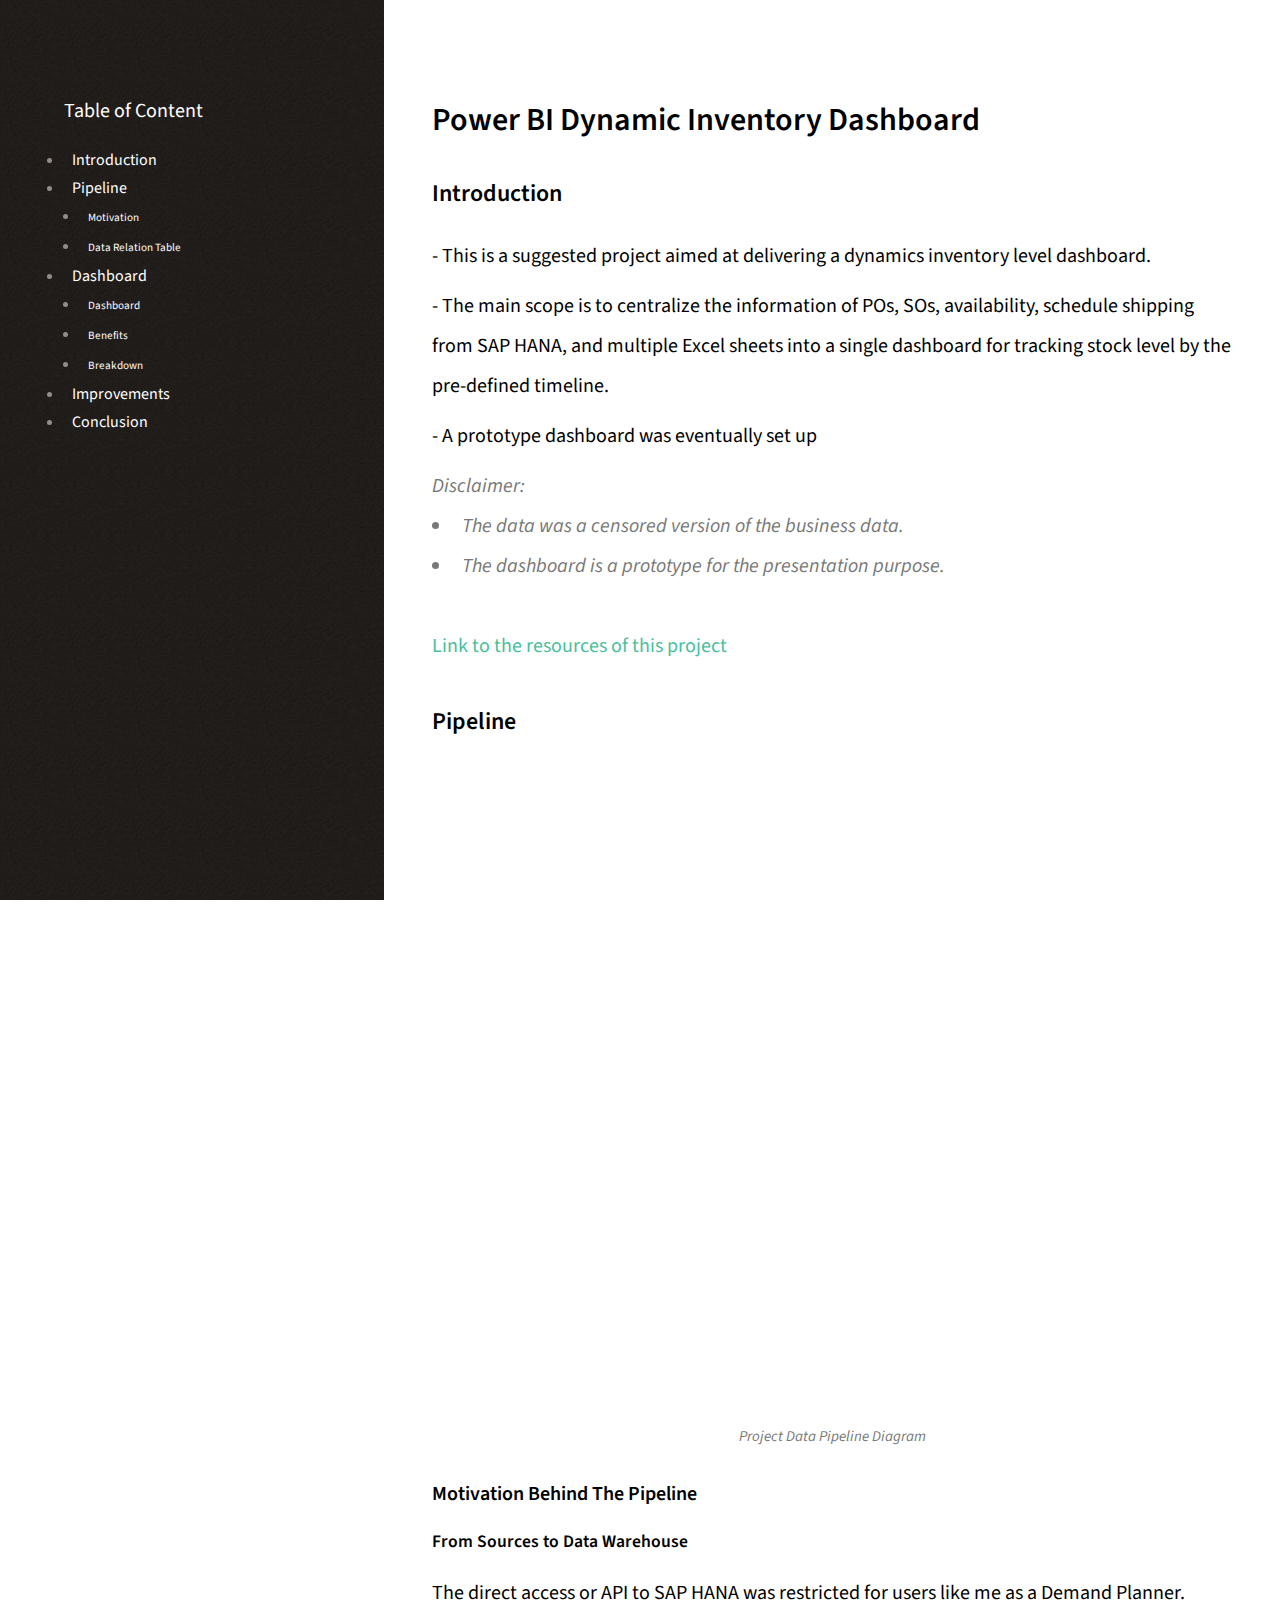
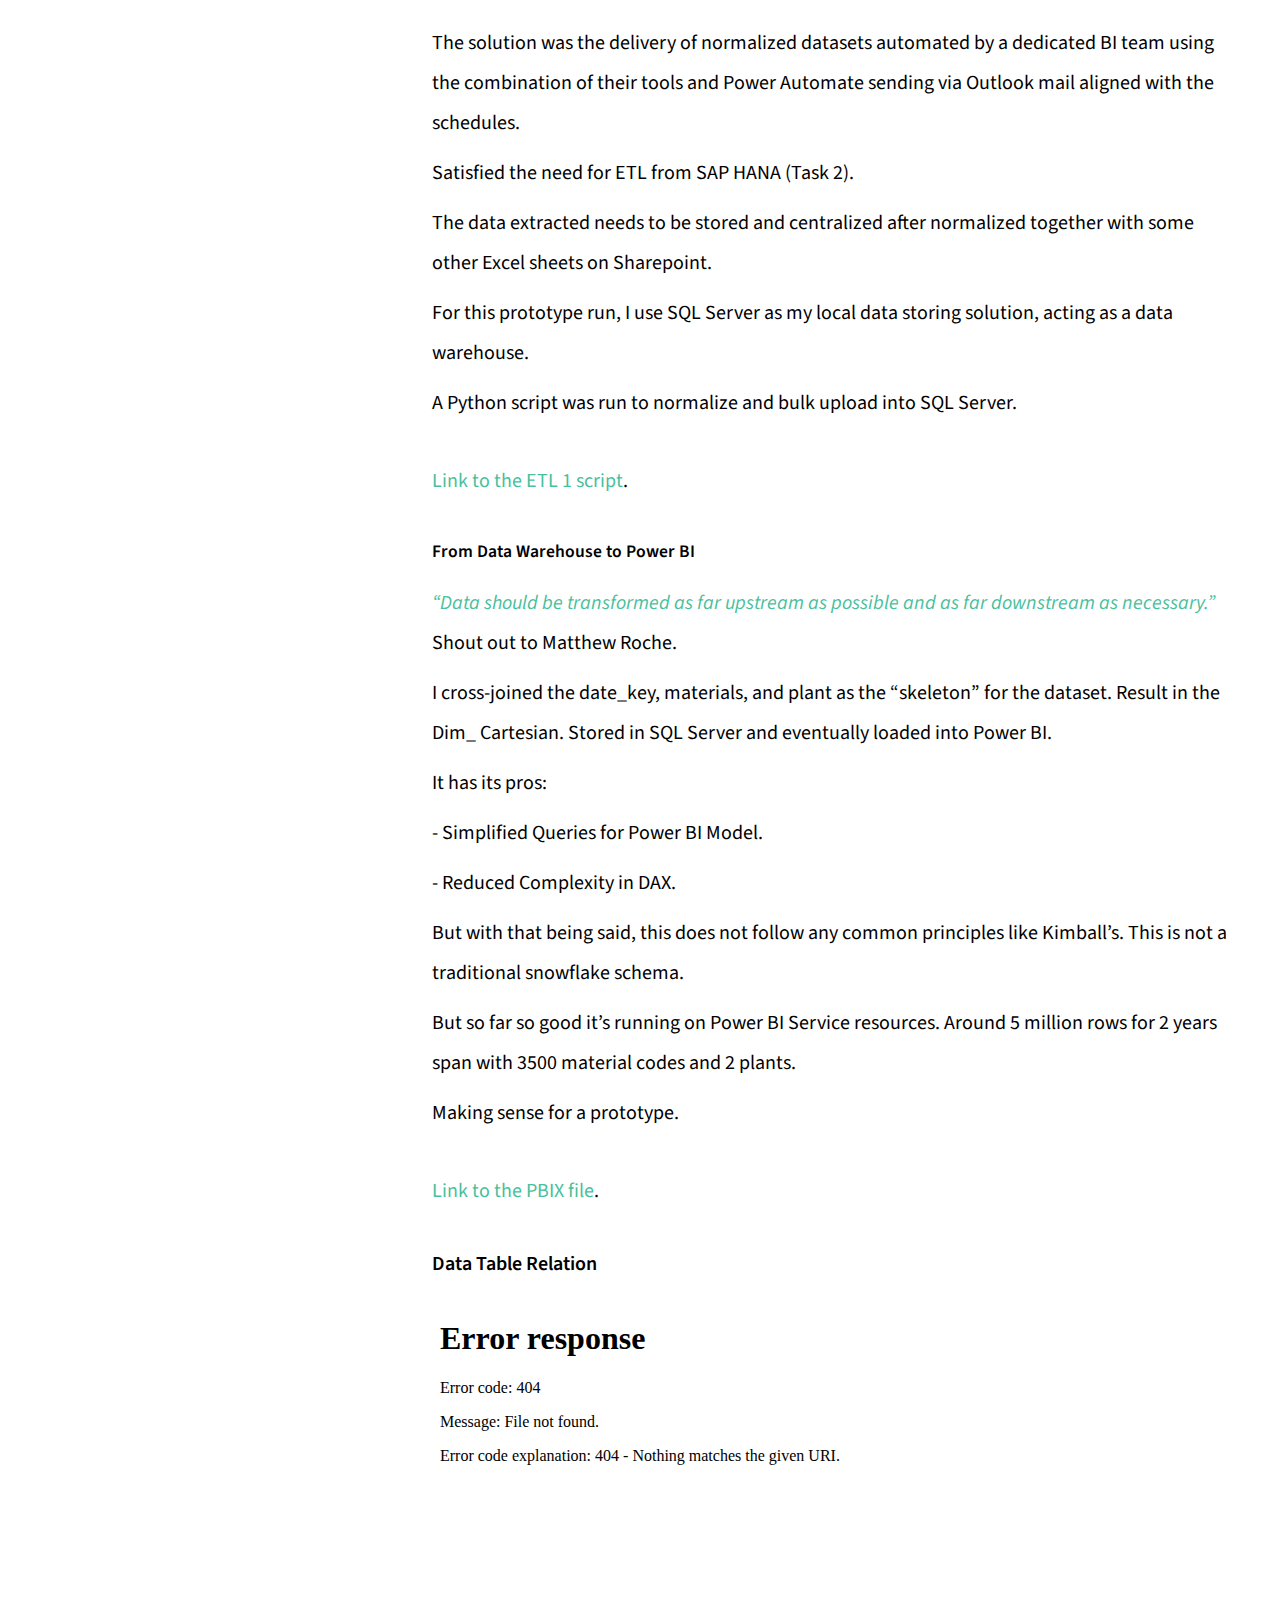
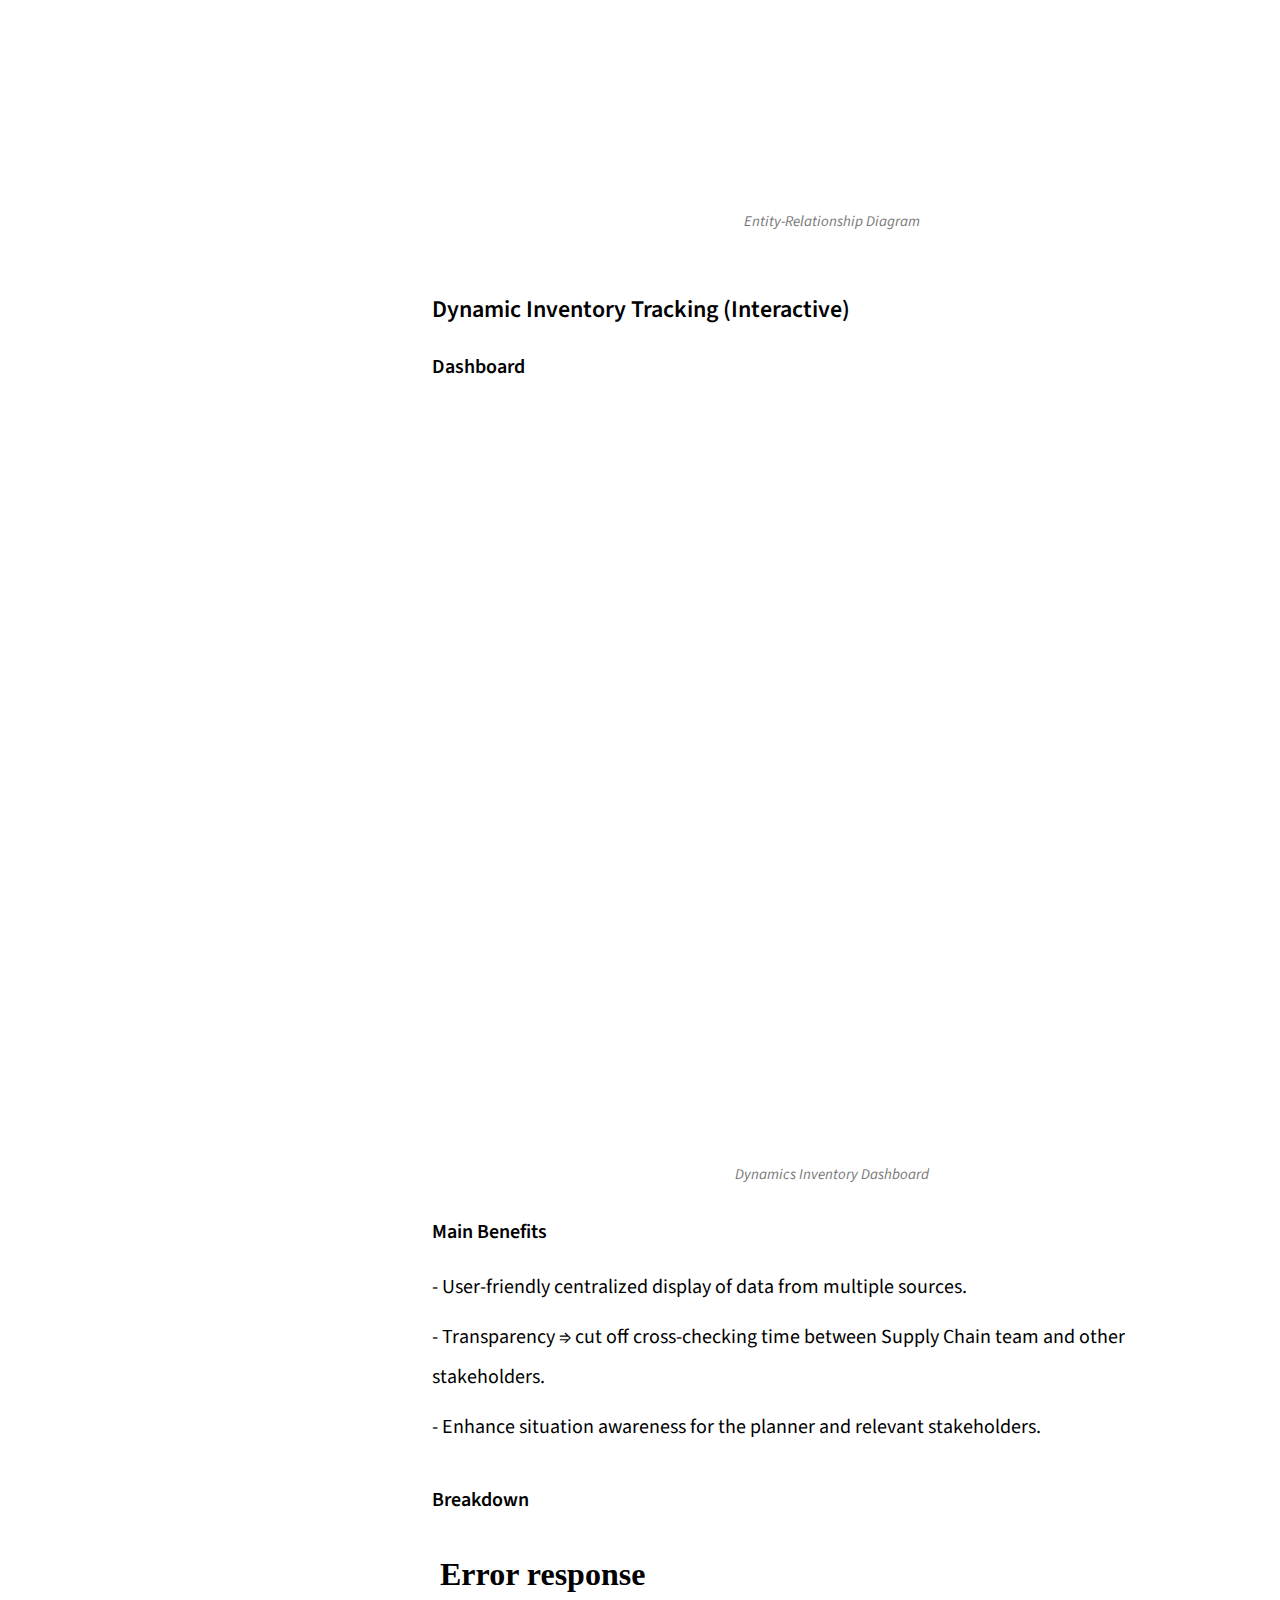
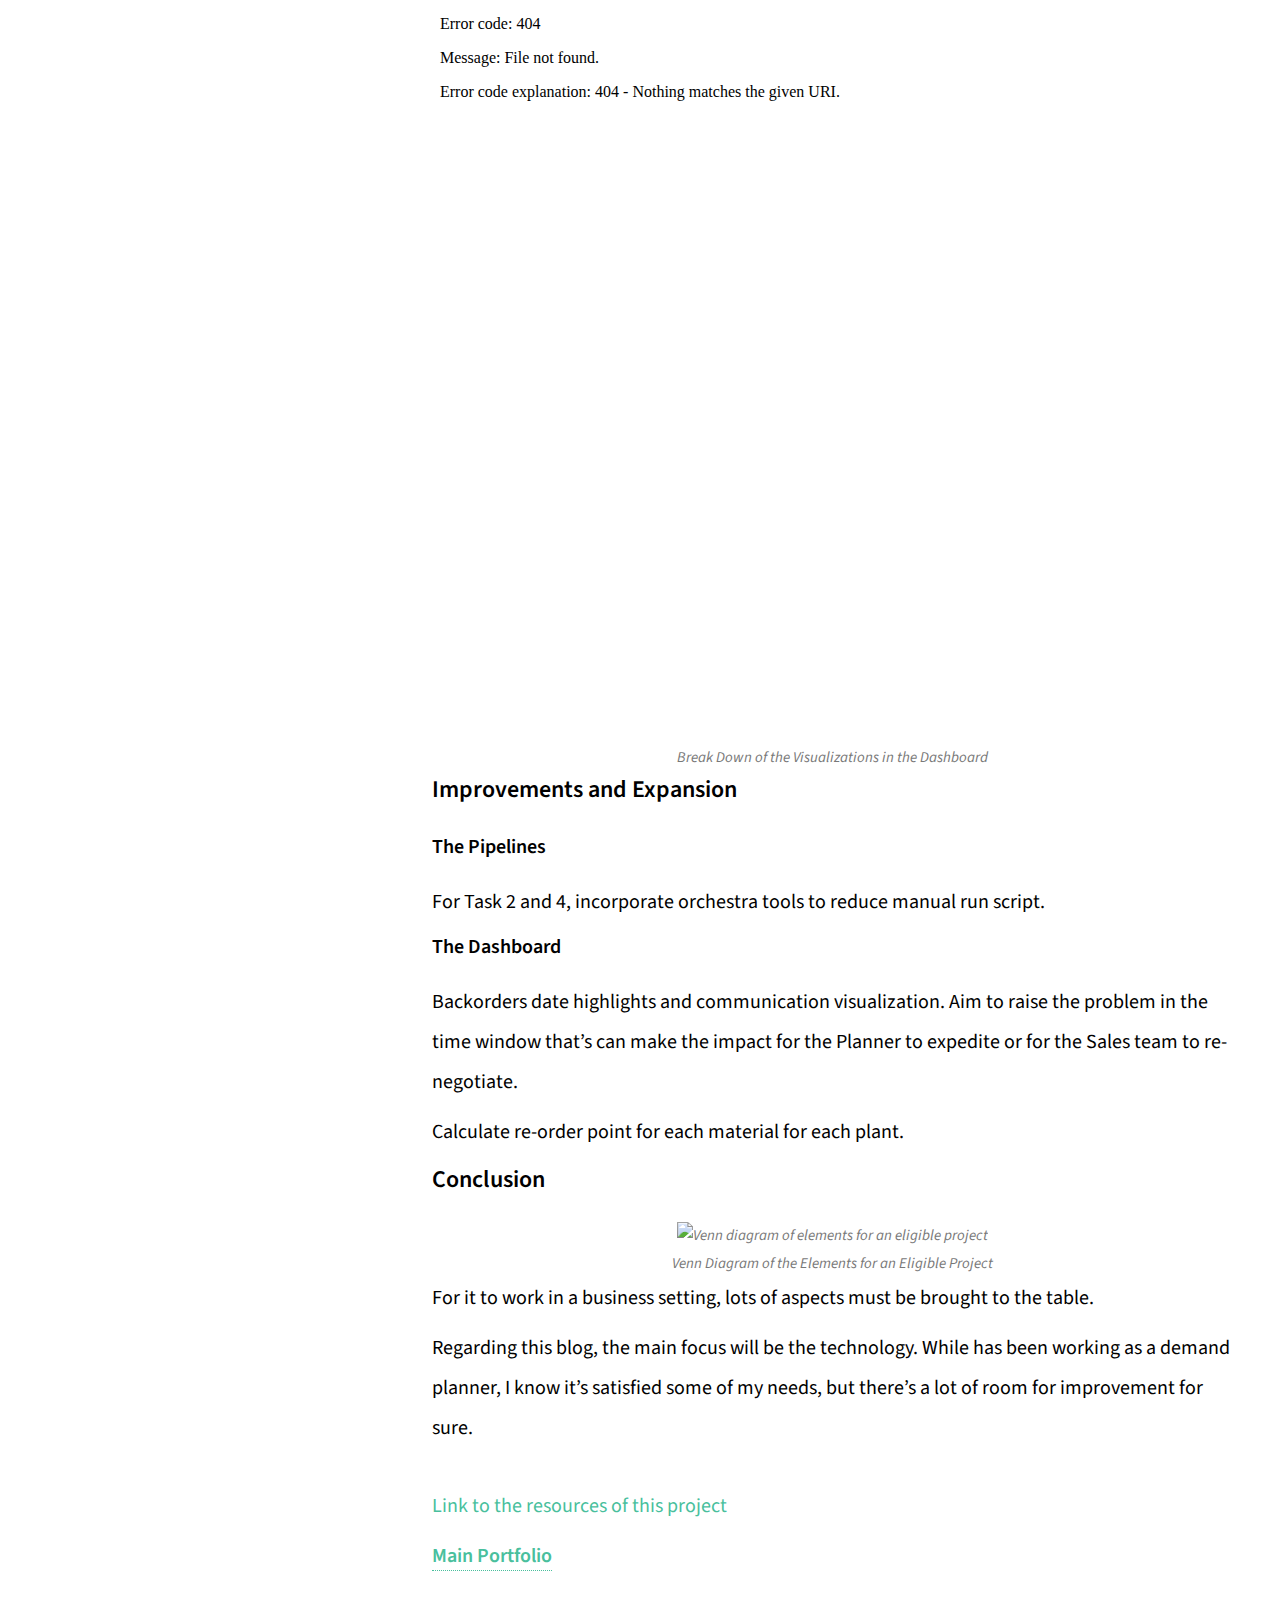
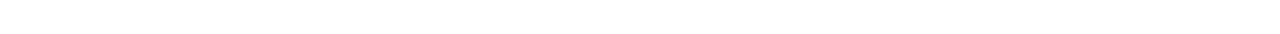
==== index.html @ d45aa284 ""minor updates"" ====
<!DOCTYPE HTML>
<html>
<head>
    <title>Dynamic Inventory Dashboard</title>
    <meta charset="utf-8" />
    <meta name="viewport" content="width=device-width, initial-scale=1, user-scalable=no" />
    <link rel="stylesheet" href="assets/css/main.css" />
</head>
<body>
    <header id="header">
        <nav id="toc">
            <ul>
                <h3><a href="#title">Table of Content</a></h3>
                <li><a href="#heading1">Introduction</a></li>
                <li><a href="#heading2">Pipeline</a></li>
                <ul>
                    <li><a href="#subheading1">Motivation</li>
                    <li><a href="#subheading2">Data Relation Table</li>
                </ul>
                <li><a href="#heading3">Dashboard</a></li>
                <ul>
                    <li><a href="#subheading3">Dashboard</li>
                    <li><a href="#subheading4">Benefits</li>
                    <li><a href="#subheading5">Breakdown</li>
                </ul>
                <li><a href="#heading4">Improvements</a></li>
                <li><a href="#heading5">Conclusion</a></li>
        </nav>
    </header>
    <div id="main">
        <h1 id ="title"><strong>Power BI Dynamic Inventory Dashboard</strong></h1>
        <h2 id="heading1"><strong>Introduction</strong></h2>
        <p> - This is a suggested project aimed at delivering a dynamics inventory level dashboard.</p>
        <p> - The main scope is to centralize the information of POs, SOs, availability, schedule shipping from SAP HANA, and multiple Excel sheets into a single dashboard for tracking stock level by the pre-defined timeline.</p>
        <p> - A prototype dashboard was eventually set up</p>
        <i> Disclaimer:<br>
            <ul>
            <li> The data was a censored version of the business data.</li>
            <li> The dashboard is a prototype for the presentation purpose.</li>
            </ul> 
        </i>
        <br>
        <p><a href="https://github.com/thong-pm/Data_Port/tree/main/Logistics%20Data%20Pipeline" target="_blank" >Link to the resources of this project</a></p>
        <br><!-- ___ -->
        <h2 id="heading2"><strong>Pipeline</strong></h2>
        <iframe src="assets/viz/workflow.html" width="1000" height="650" frameborder="0"></iframe>
        <figcaption>Project Data Pipeline Diagram</figcaption>
        <br>
        <h3 id="subheading1"><strong>Motivation Behind The Pipeline</strong></h3>
        <h4><strong>From Sources to Data Warehouse </strong></h4>
        <p> The direct access or API to SAP HANA was restricted for users like me as a Demand Planner.</p>
        <p>The solution was the delivery of normalized datasets automated by a dedicated BI team using the combination of their tools and Power Automate sending via Outlook mail aligned with the schedules.</p>
        <p> Satisfied the need for ETL from SAP HANA (Task 2).</p> 
        <p> The data extracted needs to be stored and centralized after normalized together with some other Excel sheets on Sharepoint.</p>
        <p>For this prototype run, I use SQL Server as my local data storing solution, acting as a data warehouse.</p>    
        <p>A Python script was run to normalize and bulk upload into SQL Server.</p> <br>
        <p><a href="https://github.com/thong-pm/Data_Port/blob/3ff81ccafc1e2a3c574b950cd28c1db15cd70bd8/Logistics%20Data%20Pipeline/script/script_bulk_upload.ipynb" target="_blank" >Link to the ETL 1 script</a>.</p>
        <br>
        <h4><strong>From Data Warehouse to Power BI</strong></h4>
        <p><i><a href="https://ssbipolar.com/2021/05/31/roches-maxim/" target="_blank" > “Data should be transformed as far upstream as possible and as far downstream as necessary.”</a></i> 
            Shout out to Matthew Roche.</p>
        <p>I cross-joined the date_key, materials, and plant as the “skeleton” for the dataset. Result in the  Dim_ Cartesian. Stored in SQL Server and eventually loaded into Power BI.</p>
        <p>It has its pros:</p>
        <p>- Simplified Queries for Power BI Model.</p>
        <p>- Reduced Complexity in DAX.</p>
        <p>But with that being said, this does not follow any common principles like Kimball’s.
        This is not a traditional snowflake schema.</p>
        <p>But so far so good it’s running on Power BI Service resources. Around 5 million rows for 2 years span with 3500 material codes and 2 plants.</p>
        <p>Making sense for a prototype.</p>
        <br>
        <p><a href="https://github.com/thong-pm/Data_Port/tree/55968a4d64567380ab5d1964d7331db23b03d680/Logistics%20Data%20Pipeline" target="_blank" >Link to the PBIX file</a>.</p>
        <br>
        <h3 id="subheading2"><strong>Data Table Relation</strong></h3>
        <iframe src="assets/viz/table_rel.html" width="1000" height="500" frameborder="0"></iframe>
        <figcaption>Entity-Relationship Diagram</figcaption>
        <br><!-- ___ -->
        <br><!-- ___ -->
        <h2 id="heading3"><strong>Dynamic Inventory Tracking (Interactive)</strong></h2>
        <h3 id="subheading3"><strong>Dashboard</strong></h3>
        <iframe title="Dynamics Inventory Dashboard" width="1050" height="750" src="https://app.powerbi.com/view?r=eyJrIjoiZDFmOGY3ZjAtYjhkOC00YzIwLTk2ZTYtYWRkMDI2M2I1MGJhIiwidCI6Ijk0YzBmYWUxLWY5MDEtNDMwZi05ZTkyLWJiMGZkNzMxZTlmNCIsImMiOjEwfQ%3D%3D" frameborder="0" allowFullScreen="true"></iframe>
        <figcaption>Dynamics Inventory Dashboard</figcaption>
        <br>
        <h3 id="subheading4"><strong>Main Benefits</strong></h3>
        <p>- User-friendly centralized display of data from multiple sources.</p>
        <p>- Transparency ⇒ cut off cross-checking time between Supply Chain team and other stakeholders.</p>
        <p>- Enhance situation awareness for the planner and relevant stakeholders.</p>
        <br>
        <h3 id="subheading5"><strong>Breakdown</strong></h3>
        <iframe src="assets/viz/elaborate.html" width="1100" height="800" frameborder="0"></iframe>
        <figcaption>Break Down of the Visualizations in the Dashboard</figcaption>
        <h2 id="heading4"><strong>Improvements and Expansion</strong></h2>
        <h3 id="subheading6"><strong>The Pipelines</strong></h3>
        <p>For Task 2 and 4, incorporate orchestra tools to reduce manual run script.</p>
        <h3 id="subheading7"><strong>The Dashboard</strong></h3>
        <p>Backorders date highlights and communication visualization. Aim to raise the problem in the time window that’s can make the impact for the Planner to expedite or for the Sales team to re-negotiate.</p>
        <p>Calculate re-order point for each material for each plant.</p>
        <h2 id="heading5"><strong>Conclusion</strong></h2>
        <figure>
        <img src="assets/viz/venn_project_eligible.png" alt="Venn diagram of elements for an eligible project" width="320">
        <figcaption>Venn Diagram of the Elements for an Eligible Project</figcaption>
        </figure>
        <p>For it to work in a business setting, lots of aspects must be brought to the table.</p>
        <p>Regarding this blog, the main focus will be the technology. While has been working as a demand planner, I know it’s satisfied some of my needs, but there’s a lot of room for improvement for sure.</p>
        <br>
        <p><a href="https://github.com/thong-pm/Data_Port/tree/main/Logistics%20Data%20Pipeline" target="_blank" >Link to the resources of this project</a></p>
        <p><a href="https://thong-pm.github.io/" target="_blank" ><strong>Main Portfolio</strong></a></p>
    </div>
</body> 
</html>
---- assets/css/main.css ----
@import url("fontawesome-all.min.css");
@import url("https://fonts.googleapis.com/css?family=Source+Sans+Pro:400,400italic");

/*
	Strata by HTML5 UP
	html5up.net | @ajlkn
	Free for personal and commercial use under the CCA 3.0 license (html5up.net/license)
*/

html, body, div, span, applet, object,
iframe, h1, h2, h3, h4, h5, h6, p, blockquote,
pre, a, abbr, acronym, address, big, cite,
code, del, dfn, em, img, ins, kbd, q, s, samp,
small, strike, strong, sub, sup, tt, var, b,
u, i, center, dl, dt, dd, ol, ul, li, fieldset,
form, label, legend, table, caption, tbody,
tfoot, thead, tr, th, td, article, aside,
canvas, details, embed, figure, figcaption,
footer, header, hgroup, menu, nav, output, ruby,
section, summary, time, mark, audio, video {
	margin: 0;
	padding: 0;
	border: 0;
	font-size: 100%;
	font: inherit;
	vertical-align: baseline;}

article, aside, details, figcaption, figure,
footer, header, hgroup, menu, nav, section {
	display: block;}

body {
	line-height: 1;
}

ol, ul {
	list-style: none;
}

blockquote, q {
	quotes: none;
}

	blockquote:before, blockquote:after, q:before, q:after {
		content: '';
		content: none;
	}

table {
	border-collapse: collapse;
	border-spacing: 0;
}

body {
	-webkit-text-size-adjust: none;
}

mark {
	background-color: transparent;
	color: inherit;
}

input::-moz-focus-inner {
	border: 0;
	padding: 0;
}

input, select, textarea {
	-moz-appearance: none;
	-webkit-appearance: none;
	-ms-appearance: none;
	appearance: none;
}

/* Basic */
	#toc {
    padding-left: 0px;
	}
	#toc > ul > li > a {
		color: #FFFFFF
	}
	#toc > ul > ul > li > a {
		font-size: 0.7em;
		color: #FFFFFF;
		}
	html {
		box-sizing: border-box;
	}

	*, *:before, *:after {
		box-sizing: inherit;
	}

	body {
		background: #fff;
	}

		body.is-preload *, body.is-preload *:before, body.is-preload *:after {
			-moz-animation: none !important;
			-webkit-animation: none !important;
			-ms-animation: none !important;
			animation: none !important;
			-moz-transition: none !important;
			-webkit-transition: none !important;
			-ms-transition: none !important;
			transition: none !important;
		}

	body, input, select, textarea {
		color: #000000;
		font-family: "Source Sans Pro", Helvetica, sans-serif;
		font-size: 16pt;
		font-weight: 400;
		line-height: 1.75em;
	}

	a {
		-moz-transition: color 0.2s ease-in-out, border-color 0.2s ease-in-out;
		-webkit-transition: color 0.2s ease-in-out, border-color 0.2s ease-in-out;
		-ms-transition: color 0.2s ease-in-out, border-color 0.2s ease-in-out;
		transition: color 0.2s ease-in-out, border-color 0.2s ease-in-out;
		border-bottom: dotted 1px;
		color: #49bf9d;
		text-decoration: none !important
		
	}
	a strong {
		-moz-transition: color 0.2s ease-in-out, border-color 0.2s ease-in-out;
		-webkit-transition: color 0.2s ease-in-out, border-color 0.2s ease-in-out;
		-ms-transition: color 0.2s ease-in-out, border-color 0.2s ease-in-out;
		transition: color 0.2s ease-in-out, border-color 0.2s ease-in-out;
		border-bottom: dotted 1px;
		color: #49bf9d;
		text-decoration: none !important;
		font-weight:600;
		
	}

		h3:hover {
			border-bottom-color: transparent;
			color: #49b7bf ;
			text-decoration: none;
		}
		:link {
			text-decoration: none;
			outline: none;
			border: none;
		}

	strong, b {
		color: #000000;
		font-weight: 600;
	}
	figure {
		font-style: italic;
		font-size: 15px;
		color: #787878;
		text-align: center;
	}
	figcaption {
		font-style: italic;
		font-size: 15px;
		color: #787878;
		text-align: center;
	}

	em, i {
		font-style: italic;
		font-size: 15px;
		color: #787878
	}

	p {
		line-height: 2;
		margin: 0 0 0.5em 0;
		font-size: 20px;
	}
	i {
		line-height: 2;
		margin: 0 0 0.5em 0;
		font-size: 20px;
	}
	h1, h2 {
		color: #000000;
		font-weight: 400;
		line-height: 1em;
		margin: 0 0 1em 0;
	}

	h3, h4, h5, h6 {
		color: #787878;
		font-weight: 400;
		line-height: 1em;
		margin: 0 0 1em 0;
	}

		h3 a, h4 a, h5 a, h6 a {
			color: inherit;
			text-decoration: none !important ;
		}

	h1 {
		font-size: 2em;
		line-height: 1.5em;
		color: #000000
	}

	h2 {
		font-size: 1.5em;
		line-height: 1.5em;
	}

	h3 {
		font-size: 1.25em;
		line-height: 1.5em;
		text-decoration: none !important;
	}

	h4 {
		font-size: 1.1em;
		line-height: 1.5em;
	}

	h5 {
		font-size: 0.9em;
		line-height: 1.5em;
	}

	h6 {
		font-size: 0.7em;
		line-height: 1.5em;
	}

	sub {
		font-size: 0.8em;
		position: relative;
		top: 0.5em;
	}

	sup {
		font-size: 0.8em;
		position: relative;
		top: -0.5em;
	}

	hr {
		border: 0;
		border-bottom: solid 2px #efefef;
		margin: 2em 0;
	}

		hr.major {
			margin: 3em 0;
		}

	blockquote {
		border-left: solid 6px #efefef;
		font-style: italic;
		margin: 0 0 2em 0;
		padding: 0.5em 0 0.5em 1.5em;
	}

	code {
		background: #f7f7f7;
		border-radius: 0.35em;
		border: solid 2px #efefef;
		font-family: "Courier New", monospace;
		font-size: 0.9em;
		margin: 0 0.25em;
		padding: 0.25em 0.65em;
	}

	pre {
		-webkit-overflow-scrolling: touch;
		font-family: "Courier New", monospace;
		font-size: 0.9em;
		margin: 0 0 2em 0;
	}

		pre code {
			display: block;
			line-height: 1.75em;
			padding: 1em 1.5em;
			overflow-x: auto;
		}

	.align-left {
		text-align: left;
	}

	.align-center {
		text-align: center;
	}

	.align-right {
		text-align: right;
	}
/*View */
	.views-row a { text-decoration: none; }
/* Container */

	.container {
		margin: 0 auto;
		max-width: calc(100% - 4em);
		width: 100%;
	}

		.container.xsmall {
			width: 25%;
		}

		.container.small {
			width: 50%;
		}

		.container.medium {
			width: 75%;
		}

		.container.large {
			width: 125%;
		}

		.container.xlarge {
			width: 150%;
		}

		.container.max {
			width: 100%;
		}

		@media screen and (max-width: 980px) {

			.container {
				width: 100% !important;
				max-width: 100% !important;
			}

		}

		@media screen and (max-width: 480px) {

			.container {
				max-width: calc(100% - 3em);
			}

		}

/* Row */

	.row {
		display: flex;
		flex-wrap: wrap;
		box-sizing: border-box;
		align-items: stretch;
	}

		.row > * {
			box-sizing: border-box;
		}

		.row.gtr-uniform > * > :last-child {
			margin-bottom: 0;
		}

		.row.aln-left {
			justify-content: flex-start;
		}

		.row.aln-center {
			justify-content: center;
		}

		.row.aln-right {
			justify-content: flex-end;
		}

		.row.aln-top {
			align-items: flex-start;
		}

		.row.aln-middle {
			align-items: center;
		}

		.row.aln-bottom {
			align-items: flex-end;
		}

		.row > .imp {
			order: -1;
		}

		.row > .col-1 {
			width: 8.33333%;
		}

		.row > .off-1 {
			margin-left: 8.33333%;
		}

		.row > .col-2 {
			width: 16.66667%;
		}

		.row > .off-2 {
			margin-left: 16.66667%;
		}

		.row > .col-3 {
			width: 25%;
		}

		.row > .off-3 {
			margin-left: 25%;
		}

		.row > .col-4 {
			width: 33.33333%;
		}

		.row > .off-4 {
			margin-left: 33.33333%;
		}

		.row > .col-5 {
			width: 41.66667%;
		}

		.row > .off-5 {
			margin-left: 41.66667%;
		}

		.row > .col-6 {
			width: 50%;
		}

		.row > .off-6 {
			margin-left: 50%;
		}

		.row > .col-7 {
			width: 58.33333%;
		}

		.row > .off-7 {
			margin-left: 58.33333%;
		}

		.row > .col-8 {
			width: 66.66667%;
		}

		.row > .off-8 {
			margin-left: 66.66667%;
		}

		.row > .col-9 {
			width: 75%;
		}

		.row > .off-9 {
			margin-left: 75%;
		}

		.row > .col-10 {
			width: 83.33333%;
		}

		.row > .off-10 {
			margin-left: 83.33333%;
		}

		.row > .col-11 {
			width: 91.66667%;
		}

		.row > .off-11 {
			margin-left: 91.66667%;
		}

		.row > .col-12 {
			width: 100%;
		}

		.row > .off-12 {
			margin-left: 100%;
		}

		.row.gtr-0 {
			margin-top: 0;
			margin-left: 0em;
		}

			.row.gtr-0 > * {
				padding: 0 0 0 0em;
			}

			.row.gtr-0.gtr-uniform {
				margin-top: 0em;
			}

				.row.gtr-0.gtr-uniform > * {
					padding-top: 0em;
				}

		.row.gtr-25 {
			margin-top: 0;
			margin-left: -0.625em;
		}

			.row.gtr-25 > * {
				padding: 0 0 0 0.625em;
			}

			.row.gtr-25.gtr-uniform {
				margin-top: -0.625em;
			}

				.row.gtr-25.gtr-uniform > * {
					padding-top: 0.625em;
				}

		.row.gtr-50 {
			margin-top: 0;
			margin-left: -1.25em;
		}

			.row.gtr-50 > * {
				padding: 0 0 0 1.25em;
			}

			.row.gtr-50.gtr-uniform {
				margin-top: -1.25em;
			}

				.row.gtr-50.gtr-uniform > * {
					padding-top: 1.25em;
				}

		.row {
			margin-top: 0;
			margin-left: -2.5em;
		}

			.row > * {
				padding: 0 0 0 2.5em;
			}

			.row.gtr-uniform {
				margin-top: -2.5em;
			}

				.row.gtr-uniform > * {
					padding-top: 2.5em;
				}

		.row.gtr-150 {
			margin-top: 0;
			margin-left: -3.75em;
		}

			.row.gtr-150 > * {
				padding: 0 0 0 3.75em;
			}

			.row.gtr-150.gtr-uniform {
				margin-top: -3.75em;
			}

				.row.gtr-150.gtr-uniform > * {
					padding-top: 3.75em;
				}

		.row.gtr-200 {
			margin-top: 0;
			margin-left: -5em;
		}

			.row.gtr-200 > * {
				padding: 0 0 0 5em;
			}

			.row.gtr-200.gtr-uniform {
				margin-top: -5em;
			}

				.row.gtr-200.gtr-uniform > * {
					padding-top: 5em;
				}

		@media screen and (max-width: 1800px) {

			.row {
				display: flex;
				flex-wrap: wrap;
				box-sizing: border-box;
				align-items: stretch;
			}

				.row > * {
					box-sizing: border-box;
				}

				.row.gtr-uniform > * > :last-child {
					margin-bottom: 0;
				}

				.row.aln-left {
					justify-content: flex-start;
				}

				.row.aln-center {
					justify-content: center;
				}

				.row.aln-right {
					justify-content: flex-end;
				}

				.row.aln-top {
					align-items: flex-start;
				}

				.row.aln-middle {
					align-items: center;
				}

				.row.aln-bottom {
					align-items: flex-end;
				}

				.row > .imp-xlarge {
					order: -1;
				}

				.row > .col-1-xlarge {
					width: 8.33333%;
				}

				.row > .off-1-xlarge {
					margin-left: 8.33333%;
				}

				.row > .col-2-xlarge {
					width: 16.66667%;
				}

				.row > .off-2-xlarge {
					margin-left: 16.66667%;
				}

				.row > .col-3-xlarge {
					width: 25%;
				}

				.row > .off-3-xlarge {
					margin-left: 25%;
				}

				.row > .col-4-xlarge {
					width: 33.33333%;
				}

				.row > .off-4-xlarge {
					margin-left: 33.33333%;
				}

				.row > .col-5-xlarge {
					width: 41.66667%;
				}

				.row > .off-5-xlarge {
					margin-left: 41.66667%;
				}

				.row > .col-6-xlarge {
					width: 50%;
				}

				.row > .off-6-xlarge {
					margin-left: 50%;
				}

				.row > .col-7-xlarge {
					width: 58.33333%;
				}

				.row > .off-7-xlarge {
					margin-left: 58.33333%;
				}

				.row > .col-8-xlarge {
					width: 66.66667%;
				}

				.row > .off-8-xlarge {
					margin-left: 66.66667%;
				}

				.row > .col-9-xlarge {
					width: 75%;
				}

				.row > .off-9-xlarge {
					margin-left: 75%;
				}

				.row > .col-10-xlarge {
					width: 83.33333%;
				}

				.row > .off-10-xlarge {
					margin-left: 83.33333%;
				}

				.row > .col-11-xlarge {
					width: 91.66667%;
				}

				.row > .off-11-xlarge {
					margin-left: 91.66667%;
				}

				.row > .col-12-xlarge {
					width: 100%;
				}

				.row > .off-12-xlarge {
					margin-left: 100%;
				}

				.row.gtr-0 {
					margin-top: 0;
					margin-left: 0em;
				}

					.row.gtr-0 > * {
						padding: 0 0 0 0em;
					}

					.row.gtr-0.gtr-uniform {
						margin-top: 0em;
					}

						.row.gtr-0.gtr-uniform > * {
							padding-top: 0em;
						}

				.row.gtr-25 {
					margin-top: 0;
					margin-left: -0.625em;
				}

					.row.gtr-25 > * {
						padding: 0 0 0 0.625em;
					}

					.row.gtr-25.gtr-uniform {
						margin-top: -0.625em;
					}

						.row.gtr-25.gtr-uniform > * {
							padding-top: 0.625em;
						}

				.row.gtr-50 {
					margin-top: 0;
					margin-left: -1.25em;
				}

					.row.gtr-50 > * {
						padding: 0 0 0 1.25em;
					}

					.row.gtr-50.gtr-uniform {
						margin-top: -1.25em;
					}

						.row.gtr-50.gtr-uniform > * {
							padding-top: 1.25em;
						}

				.row {
					margin-top: 0;
					margin-left: -2.5em;
				}

					.row > * {
						padding: 0 0 0 2.5em;
					}

					.row.gtr-uniform {
						margin-top: -2.5em;
					}

						.row.gtr-uniform > * {
							padding-top: 2.5em;
						}

				.row.gtr-150 {
					margin-top: 0;
					margin-left: -3.75em;
				}

					.row.gtr-150 > * {
						padding: 0 0 0 3.75em;
					}

					.row.gtr-150.gtr-uniform {
						margin-top: -3.75em;
					}

						.row.gtr-150.gtr-uniform > * {
							padding-top: 3.75em;
						}

				.row.gtr-200 {
					margin-top: 0;
					margin-left: -5em;
				}

					.row.gtr-200 > * {
						padding: 0 0 0 5em;
					}

					.row.gtr-200.gtr-uniform {
						margin-top: -5em;
					}

						.row.gtr-200.gtr-uniform > * {
							padding-top: 5em;
						}

		}

		@media screen and (max-width: 1280px) {

			.row {
				display: flex;
				flex-wrap: wrap;
				box-sizing: border-box;
				align-items: stretch;
			}

				.row > * {
					box-sizing: border-box;
				}

				.row.gtr-uniform > * > :last-child {
					margin-bottom: 0;
				}

				.row.aln-left {
					justify-content: flex-start;
				}

				.row.aln-center {
					justify-content: center;
				}

				.row.aln-right {
					justify-content: flex-end;
				}

				.row.aln-top {
					align-items: flex-start;
				}

				.row.aln-middle {
					align-items: center;
				}

				.row.aln-bottom {
					align-items: flex-end;
				}

				.row > .imp-large {
					order: -1;
				}

				.row > .col-1-large {
					width: 8.33333%;
				}

				.row > .off-1-large {
					margin-left: 8.33333%;
				}

				.row > .col-2-large {
					width: 16.66667%;
				}

				.row > .off-2-large {
					margin-left: 16.66667%;
				}

				.row > .col-3-large {
					width: 25%;
				}

				.row > .off-3-large {
					margin-left: 25%;
				}

				.row > .col-4-large {
					width: 33.33333%;
				}

				.row > .off-4-large {
					margin-left: 33.33333%;
				}

				.row > .col-5-large {
					width: 41.66667%;
				}

				.row > .off-5-large {
					margin-left: 41.66667%;
				}

				.row > .col-6-large {
					width: 50%;
				}

				.row > .off-6-large {
					margin-left: 50%;
				}

				.row > .col-7-large {
					width: 58.33333%;
				}

				.row > .off-7-large {
					margin-left: 58.33333%;
				}

				.row > .col-8-large {
					width: 66.66667%;
				}

				.row > .off-8-large {
					margin-left: 66.66667%;
				}

				.row > .col-9-large {
					width: 75%;
				}

				.row > .off-9-large {
					margin-left: 75%;
				}

				.row > .col-10-large {
					width: 83.33333%;
				}

				.row > .off-10-large {
					margin-left: 83.33333%;
				}

				.row > .col-11-large {
					width: 91.66667%;
				}

				.row > .off-11-large {
					margin-left: 91.66667%;
				}

				.row > .col-12-large {
					width: 100%;
				}

				.row > .off-12-large {
					margin-left: 100%;
				}

				.row.gtr-0 {
					margin-top: 0;
					margin-left: 0em;
				}

					.row.gtr-0 > * {
						padding: 0 0 0 0em;
					}

					.row.gtr-0.gtr-uniform {
						margin-top: 0em;
					}

						.row.gtr-0.gtr-uniform > * {
							padding-top: 0em;
						}

				.row.gtr-25 {
					margin-top: 0;
					margin-left: -0.5em;
				}

					.row.gtr-25 > * {
						padding: 0 0 0 0.5em;
					}

					.row.gtr-25.gtr-uniform {
						margin-top: -0.5em;
					}

						.row.gtr-25.gtr-uniform > * {
							padding-top: 0.5em;
						}

				.row.gtr-50 {
					margin-top: 0;
					margin-left: -1em;
				}

					.row.gtr-50 > * {
						padding: 0 0 0 1em;
					}

					.row.gtr-50.gtr-uniform {
						margin-top: -1em;
					}

						.row.gtr-50.gtr-uniform > * {
							padding-top: 1em;
						}

				.row {
					margin-top: 0;
					margin-left: -2em;
				}

					.row > * {
						padding: 0 0 0 2em;
					}

					.row.gtr-uniform {
						margin-top: -2em;
					}

						.row.gtr-uniform > * {
							padding-top: 2em;
						}

				.row.gtr-150 {
					margin-top: 0;
					margin-left: -3em;
				}

					.row.gtr-150 > * {
						padding: 0 0 0 3em;
					}

					.row.gtr-150.gtr-uniform {
						margin-top: -3em;
					}

						.row.gtr-150.gtr-uniform > * {
							padding-top: 3em;
						}

				.row.gtr-200 {
					margin-top: 0;
					margin-left: -4em;
				}

					.row.gtr-200 > * {
						padding: 0 0 0 4em;
					}

					.row.gtr-200.gtr-uniform {
						margin-top: -4em;
					}

						.row.gtr-200.gtr-uniform > * {
							padding-top: 4em;
						}

		}

		@media screen and (max-width: 980px) {

			.row {
				display: flex;
				flex-wrap: wrap;
				box-sizing: border-box;
				align-items: stretch;
			}

				.row > * {
					box-sizing: border-box;
				}

				.row.gtr-uniform > * > :last-child {
					margin-bottom: 0;
				}

				.row.aln-left {
					justify-content: flex-start;
				}

				.row.aln-center {
					justify-content: center;
				}

				.row.aln-right {
					justify-content: flex-end;
				}

				.row.aln-top {
					align-items: flex-start;
				}

				.row.aln-middle {
					align-items: center;
				}

				.row.aln-bottom {
					align-items: flex-end;
				}

				.row > .imp-medium {
					order: -1;
				}

				.row > .col-1-medium {
					width: 8.33333%;
				}

				.row > .off-1-medium {
					margin-left: 8.33333%;
				}

				.row > .col-2-medium {
					width: 16.66667%;
				}

				.row > .off-2-medium {
					margin-left: 16.66667%;
				}

				.row > .col-3-medium {
					width: 25%;
				}

				.row > .off-3-medium {
					margin-left: 25%;
				}

				.row > .col-4-medium {
					width: 33.33333%;
				}

				.row > .off-4-medium {
					margin-left: 33.33333%;
				}

				.row > .col-5-medium {
					width: 41.66667%;
				}

				.row > .off-5-medium {
					margin-left: 41.66667%;
				}

				.row > .col-6-medium {
					width: 50%;
				}

				.row > .off-6-medium {
					margin-left: 50%;
				}

				.row > .col-7-medium {
					width: 58.33333%;
				}

				.row > .off-7-medium {
					margin-left: 58.33333%;
				}

				.row > .col-8-medium {
					width: 66.66667%;
				}

				.row > .off-8-medium {
					margin-left: 66.66667%;
				}

				.row > .col-9-medium {
					width: 75%;
				}

				.row > .off-9-medium {
					margin-left: 75%;
				}

				.row > .col-10-medium {
					width: 83.33333%;
				}

				.row > .off-10-medium {
					margin-left: 83.33333%;
				}

				.row > .col-11-medium {
					width: 91.66667%;
				}

				.row > .off-11-medium {
					margin-left: 91.66667%;
				}

				.row > .col-12-medium {
					width: 100%;
				}

				.row > .off-12-medium {
					margin-left: 100%;
				}

				.row.gtr-0 {
					margin-top: 0;
					margin-left: 0em;
				}

					.row.gtr-0 > * {
						padding: 0 0 0 0em;
					}

					.row.gtr-0.gtr-uniform {
						margin-top: 0em;
					}

						.row.gtr-0.gtr-uniform > * {
							padding-top: 0em;
						}

				.row.gtr-25 {
					margin-top: 0;
					margin-left: -0.5em;
				}

					.row.gtr-25 > * {
						padding: 0 0 0 0.5em;
					}

					.row.gtr-25.gtr-uniform {
						margin-top: -0.5em;
					}

						.row.gtr-25.gtr-uniform > * {
							padding-top: 0.5em;
						}

				.row.gtr-50 {
					margin-top: 0;
					margin-left: -1em;
				}

					.row.gtr-50 > * {
						padding: 0 0 0 1em;
					}

					.row.gtr-50.gtr-uniform {
						margin-top: -1em;
					}

						.row.gtr-50.gtr-uniform > * {
							padding-top: 1em;
						}

				.row {
					margin-top: 0;
					margin-left: -2em;
				}

					.row > * {
						padding: 0 0 0 2em;
					}

					.row.gtr-uniform {
						margin-top: -2em;
					}

						.row.gtr-uniform > * {
							padding-top: 2em;
						}

				.row.gtr-150 {
					margin-top: 0;
					margin-left: -3em;
				}

					.row.gtr-150 > * {
						padding: 0 0 0 3em;
					}

					.row.gtr-150.gtr-uniform {
						margin-top: -3em;
					}

						.row.gtr-150.gtr-uniform > * {
							padding-top: 3em;
						}

				.row.gtr-200 {
					margin-top: 0;
					margin-left: -4em;
				}

					.row.gtr-200 > * {
						padding: 0 0 0 4em;
					}

					.row.gtr-200.gtr-uniform {
						margin-top: -4em;
					}

						.row.gtr-200.gtr-uniform > * {
							padding-top: 4em;
						}

		}

		@media screen and (max-width: 736px) {

			.row {
				display: flex;
				flex-wrap: wrap;
				box-sizing: border-box;
				align-items: stretch;
			}

				.row > * {
					box-sizing: border-box;
				}

				.row.gtr-uniform > * > :last-child {
					margin-bottom: 0;
				}

				.row.aln-left {
					justify-content: flex-start;
				}

				.row.aln-center {
					justify-content: center;
				}

				.row.aln-right {
					justify-content: flex-end;
				}

				.row.aln-top {
					align-items: flex-start;
				}

				.row.aln-middle {
					align-items: center;
				}

				.row.aln-bottom {
					align-items: flex-end;
				}

				.row > .imp-small {
					order: -1;
				}

				.row > .col-1-small {
					width: 8.33333%;
				}

				.row > .off-1-small {
					margin-left: 8.33333%;
				}

				.row > .col-2-small {
					width: 16.66667%;
				}

				.row > .off-2-small {
					margin-left: 16.66667%;
				}

				.row > .col-3-small {
					width: 25%;
				}

				.row > .off-3-small {
					margin-left: 25%;
				}

				.row > .col-4-small {
					width: 33.33333%;
				}

				.row > .off-4-small {
					margin-left: 33.33333%;
				}

				.row > .col-5-small {
					width: 41.66667%;
				}

				.row > .off-5-small {
					margin-left: 41.66667%;
				}

				.row > .col-6-small {
					width: 50%;
				}

				.row > .off-6-small {
					margin-left: 50%;
				}

				.row > .col-7-small {
					width: 58.33333%;
				}

				.row > .off-7-small {
					margin-left: 58.33333%;
				}

				.row > .col-8-small {
					width: 66.66667%;
				}

				.row > .off-8-small {
					margin-left: 66.66667%;
				}

				.row > .col-9-small {
					width: 75%;
				}

				.row > .off-9-small {
					margin-left: 75%;
				}

				.row > .col-10-small {
					width: 83.33333%;
				}

				.row > .off-10-small {
					margin-left: 83.33333%;
				}

				.row > .col-11-small {
					width: 91.66667%;
				}

				.row > .off-11-small {
					margin-left: 91.66667%;
				}

				.row > .col-12-small {
					width: 100%;
				}

				.row > .off-12-small {
					margin-left: 100%;
				}

				.row.gtr-0 {
					margin-top: 0;
					margin-left: 0em;
				}

					.row.gtr-0 > * {
						padding: 0 0 0 0em;
					}

					.row.gtr-0.gtr-uniform {
						margin-top: 0em;
					}

						.row.gtr-0.gtr-uniform > * {
							padding-top: 0em;
						}

				.row.gtr-25 {
					margin-top: 0;
					margin-left: -0.375em;
				}

					.row.gtr-25 > * {
						padding: 0 0 0 0.375em;
					}

					.row.gtr-25.gtr-uniform {
						margin-top: -0.375em;
					}

						.row.gtr-25.gtr-uniform > * {
							padding-top: 0.375em;
						}

				.row.gtr-50 {
					margin-top: 0;
					margin-left: -0.75em;
				}

					.row.gtr-50 > * {
						padding: 0 0 0 0.75em;
					}

					.row.gtr-50.gtr-uniform {
						margin-top: -0.75em;
					}

						.row.gtr-50.gtr-uniform > * {
							padding-top: 0.75em;
						}

				.row {
					margin-top: 0;
					margin-left: -1.5em;
				}

					.row > * {
						padding: 0 0 0 1.5em;
					}

					.row.gtr-uniform {
						margin-top: -1.5em;
					}

						.row.gtr-uniform > * {
							padding-top: 1.5em;
						}

				.row.gtr-150 {
					margin-top: 0;
					margin-left: -2.25em;
				}

					.row.gtr-150 > * {
						padding: 0 0 0 2.25em;
					}

					.row.gtr-150.gtr-uniform {
						margin-top: -2.25em;
					}

						.row.gtr-150.gtr-uniform > * {
							padding-top: 2.25em;
						}

				.row.gtr-200 {
					margin-top: 0;
					margin-left: -3em;
				}

					.row.gtr-200 > * {
						padding: 0 0 0 3em;
					}

					.row.gtr-200.gtr-uniform {
						margin-top: -3em;
					}

						.row.gtr-200.gtr-uniform > * {
							padding-top: 3em;
						}

		}

		@media screen and (max-width: 480px) {

			.row {
				display: flex;
				flex-wrap: wrap;
				box-sizing: border-box;
				align-items: stretch;
			}

				.row > * {
					box-sizing: border-box;
				}

				.row.gtr-uniform > * > :last-child {
					margin-bottom: 0;
				}

				.row.aln-left {
					justify-content: flex-start;
				}

				.row.aln-center {
					justify-content: center;
				}

				.row.aln-right {
					justify-content: flex-end;
				}

				.row.aln-top {
					align-items: flex-start;
				}

				.row.aln-middle {
					align-items: center;
				}

				.row.aln-bottom {
					align-items: flex-end;
				}

				.row > .imp-xsmall {
					order: -1;
				}

				.row > .col-1-xsmall {
					width: 8.33333%;
				}

				.row > .off-1-xsmall {
					margin-left: 8.33333%;
				}

				.row > .col-2-xsmall {
					width: 16.66667%;
				}

				.row > .off-2-xsmall {
					margin-left: 16.66667%;
				}

				.row > .col-3-xsmall {
					width: 25%;
				}

				.row > .off-3-xsmall {
					margin-left: 25%;
				}

				.row > .col-4-xsmall {
					width: 33.33333%;
				}

				.row > .off-4-xsmall {
					margin-left: 33.33333%;
				}

				.row > .col-5-xsmall {
					width: 41.66667%;
				}

				.row > .off-5-xsmall {
					margin-left: 41.66667%;
				}

				.row > .col-6-xsmall {
					width: 50%;
				}

				.row > .off-6-xsmall {
					margin-left: 50%;
				}

				.row > .col-7-xsmall {
					width: 58.33333%;
				}

				.row > .off-7-xsmall {
					margin-left: 58.33333%;
				}

				.row > .col-8-xsmall {
					width: 66.66667%;
				}

				.row > .off-8-xsmall {
					margin-left: 66.66667%;
				}

				.row > .col-9-xsmall {
					width: 75%;
				}

				.row > .off-9-xsmall {
					margin-left: 75%;
				}

				.row > .col-10-xsmall {
					width: 83.33333%;
				}

				.row > .off-10-xsmall {
					margin-left: 83.33333%;
				}

				.row > .col-11-xsmall {
					width: 91.66667%;
				}

				.row > .off-11-xsmall {
					margin-left: 91.66667%;
				}

				.row > .col-12-xsmall {
					width: 100%;
				}

				.row > .off-12-xsmall {
					margin-left: 100%;
				}

				.row.gtr-0 {
					margin-top: 0;
					margin-left: 0em;
				}

					.row.gtr-0 > * {
						padding: 0 0 0 0em;
					}

					.row.gtr-0.gtr-uniform {
						margin-top: 0em;
					}

						.row.gtr-0.gtr-uniform > * {
							padding-top: 0em;
						}

				.row.gtr-25 {
					margin-top: 0;
					margin-left: -0.375em;
				}

					.row.gtr-25 > * {
						padding: 0 0 0 0.375em;
					}

					.row.gtr-25.gtr-uniform {
						margin-top: -0.375em;
					}

						.row.gtr-25.gtr-uniform > * {
							padding-top: 0.375em;
						}

				.row.gtr-50 {
					margin-top: 0;
					margin-left: -0.75em;
				}

					.row.gtr-50 > * {
						padding: 0 0 0 0.75em;
					}

					.row.gtr-50.gtr-uniform {
						margin-top: -0.75em;
					}

						.row.gtr-50.gtr-uniform > * {
							padding-top: 0.75em;
						}

				.row {
					margin-top: 0;
					margin-left: -1.5em;
				}

					.row > * {
						padding: 0 0 0 1.5em;
					}

					.row.gtr-uniform {
						margin-top: -1.5em;
					}

						.row.gtr-uniform > * {
							padding-top: 1.5em;
						}

				.row.gtr-150 {
					margin-top: 0;
					margin-left: -2.25em;
				}

					.row.gtr-150 > * {
						padding: 0 0 0 2.25em;
					}

					.row.gtr-150.gtr-uniform {
						margin-top: -2.25em;
					}

						.row.gtr-150.gtr-uniform > * {
							padding-top: 2.25em;
						}

				.row.gtr-200 {
					margin-top: 0;
					margin-left: -3em;
				}

					.row.gtr-200 > * {
						padding: 0 0 0 3em;
					}

					.row.gtr-200.gtr-uniform {
						margin-top: -3em;
					}

						.row.gtr-200.gtr-uniform > * {
							padding-top: 3em;
						}

		}

/* Section/Article */

	section.special, article.special {
		text-align: center;
	}

	header p {
		color: #b2b2b2;
		position: relative;
		margin: 0 0 0.5em 1em;
	}

	header h2 + p {
		font-size: 1.2em;
		margin-top: -1em;
		line-height: 1.5em;
	}

	header h3 + p {
		font-size: 1.2em;
		margin-top: -0.8em;
		line-height: 1.5em;
	}

	header h4 + p,
	header h5 + p,
	header h6 + p {
		font-size: 0.9em;
		margin-top: -0.6em;
		line-height: 1.5em;
	}

	header.major h2 {
		font-size: 2em;
		padding: 0em 3em 0em 0.25em;
	}

/* Form */

	form {
		margin: 0 0 2em 0;
	}

	label {
		color: #787878;
		display: block;
		font-size: 0.9em;
		font-weight: 400;
		margin: 0 0 1em 0;
	}

	input[type="text"],
	input[type="password"],
	input[type="email"],
	select,
	textarea {
		-moz-appearance: none;
		-webkit-appearance: none;
		-ms-appearance: none;
		appearance: none;
		background: #f7f7f7;
		border-radius: 0.35em;
		border: solid 2px transparent;
		color: inherit;
		display: block;
		outline: 0;
		padding: 0 0.75em;
		text-decoration: none;
		width: 100%;
	}

		input[type="text"]:invalid,
		input[type="password"]:invalid,
		input[type="email"]:invalid,
		select:invalid,
		textarea:invalid {
			box-shadow: none;
		}

		input[type="text"]:focus,
		input[type="password"]:focus,
		input[type="email"]:focus,
		select:focus,
		textarea:focus {
			border-color: #49bf9d;
		}

	select {
		background-image: url("data:image/svg+xml;charset=utf8,%3Csvg xmlns='http://www.w3.org/2000/svg' width='40' height='40' preserveAspectRatio='none' viewBox='0 0 40 40'%3E%3Cpath d='M9.4,12.3l10.4,10.4l10.4-10.4c0.2-0.2,0.5-0.4,0.9-0.4c0.3,0,0.6,0.1,0.9,0.4l3.3,3.3c0.2,0.2,0.4,0.5,0.4,0.9 c0,0.4-0.1,0.6-0.4,0.9L20.7,31.9c-0.2,0.2-0.5,0.4-0.9,0.4c-0.3,0-0.6-0.1-0.9-0.4L4.3,17.3c-0.2-0.2-0.4-0.5-0.4-0.9 c0-0.4,0.1-0.6,0.4-0.9l3.3-3.3c0.2-0.2,0.5-0.4,0.9-0.4S9.1,12.1,9.4,12.3z' fill='%23dfdfdf' /%3E%3C/svg%3E");
		background-size: 1.25rem;
		background-repeat: no-repeat;
		background-position: calc(100% - 1rem) center;
		height: 2.75em;
		padding-right: 2.75em;
		text-overflow: ellipsis;
	}

		select option {
			color: #787878;
			background: #fff;
		}

		select:focus::-ms-value {
			background-color: transparent;
		}

		select::-ms-expand {
			display: none;
		}

	input[type="text"],
	input[type="password"],
	input[type="email"],
	select {
		height: 2.75em;
	}

	textarea {
		padding: 0.75em;
	}

	input[type="checkbox"],
	input[type="radio"] {
		-moz-appearance: none;
		-webkit-appearance: none;
		-ms-appearance: none;
		appearance: none;
		display: block;
		float: left;
		margin-right: -2em;
		opacity: 0;
		width: 1em;
		z-index: -1;
	}

		input[type="checkbox"] + label,
		input[type="radio"] + label {
			text-decoration: none;
			color: #a2a2a2;
			cursor: pointer;
			display: inline-block;
			font-size: 1em;
			font-weight: 400;
			padding-left: 2.4em;
			padding-right: 0.75em;
			position: relative;
		}

			input[type="checkbox"] + label:before,
			input[type="radio"] + label:before {
				-moz-osx-font-smoothing: grayscale;
				-webkit-font-smoothing: antialiased;
				display: inline-block;
				font-style: normal;
				font-variant: normal;
				text-rendering: auto;
				line-height: 1;
				text-transform: none !important;
				font-family: 'Font Awesome 5 Free';
				font-weight: 900;
			}

			input[type="checkbox"] + label:before,
			input[type="radio"] + label:before {
				background: #f7f7f7;
				border-radius: 0.35em;
				border: solid 2px transparent;
				content: '';
				display: inline-block;
				font-size: 0.8em;
				height: 2.0625em;
				left: 0;
				line-height: 1.85625em;
				position: absolute;
				text-align: center;
				top: 0;
				width: 2.0625em;
			}

		input[type="checkbox"]:checked + label:before,
		input[type="radio"]:checked + label:before {
			background: #787878;
			border-color: #787878;
			color: #fff;
			content: '\f00c';
		}

		input[type="checkbox"]:focus + label:before,
		input[type="radio"]:focus + label:before {
			border-color: #49bf9d;
		}

	input[type="checkbox"] + label:before {
		border-radius: 0.35em;
	}

	input[type="radio"] + label:before {
		border-radius: 100%;
	}

	::-webkit-input-placeholder {
		color: #b2b2b2 !important;
		opacity: 1.0;
	}

	:-moz-placeholder {
		color: #b2b2b2 !important;
		opacity: 1.0;
	}

	::-moz-placeholder {
		color: #b2b2b2 !important;
		opacity: 1.0;
	}

	:-ms-input-placeholder {
		color: #b2b2b2 !important;
		opacity: 1.0;
	}

/* Box */

	.box {
		border-radius: 0.35em;
		border: solid 2px #efefef;
		margin-bottom: 2em;
		padding: 1.5em;
	}

		.box > :last-child,
		.box > :last-child > :last-child,
		.box > :last-child > :last-child > :last-child {
			margin-bottom: 0;
		}

		.box.alt {
			border: 0;
			border-radius: 0;
			padding: 0;
		}

/* Icon */

	.icon {
		text-decoration: none;
		border-bottom: none;
		position: relative;
	}

		.icon:before {
			-moz-osx-font-smoothing: grayscale;
			-webkit-font-smoothing: antialiased;
			display: inline-block;
			font-style: normal;
			font-variant: normal;
			text-rendering: auto;
			line-height: 1;
			text-transform: none !important;
			font-family: 'Font Awesome 5 Free';
			font-weight: 400;
		}

		.icon > .label {
			display: none;
		}

		.icon:before {
			line-height: inherit;
		}

		.icon.solid:before {
			font-weight: 900;
		}

		.icon.fa-brands:before {
			font-family: 'Font Awesome 5 Brands';
		}

/* Image */

	.image {
		border-radius: 0.35em;
		border: 0;
		display: inline-block;
		position: relative;
	}

		.image:before {
			-moz-transition: opacity 0.2s ease-in-out;
			-webkit-transition: opacity 0.2s ease-in-out;
			-ms-transition: opacity 0.2s ease-in-out;
			transition: opacity 0.2s ease-in-out;
			background: url("images/overlay.png");
			border-radius: 0.35em;
			content: '';
			display: block;
			height: 100%;
			left: 0;
			opacity: 0.1;
			position: absolute;
			top: 0;
			width: 100%;
		}

		.image.thumb {
			text-align: center;
		}

			.image.thumb:after {
				-moz-transition: opacity 0.2s ease-in-out;
				-webkit-transition: opacity 0.2s ease-in-out;
				-ms-transition: opacity 0.2s ease-in-out;
				transition: opacity 0.2s ease-in-out;
				border-radius: 0.35em;
				border: solid 3px rgba(255, 255, 255, 0.5);
				color: #fff;
				display: inline-block;
				font-size: 0.8em;
				font-weight: 400;
				left: 50%;
				line-height: 2.25em;
				margin: -1.25em 0 0 -3em;
				opacity: 0;
				padding: 0 1.5em;
				position: absolute;
				text-align: center;
				text-decoration: none;
				top: 50%;
				white-space: nowrap;
			}

			.image.thumb:hover:after {
				opacity: 1.0;
			}

			.image.thumb:hover:before {
				background: url("images/overlay.png"), url("images/overlay.png");
				opacity: 1.0;
			}

		.image img {
			border-radius: 0.35em;
			display: block;
		}

		.image.left {
			float: left;
			margin: 0 1.5em 1em 0;
			top: 0.25em;
		}

		.image.right {
			float: right;
			margin: 0 0 1em 1.5em;
			top: 0.25em;
		}

		.image.left, .image.right {
			max-width: 40%;
		}

			.image.left img, .image.right img {
				width: 100%;
			}

		.image.fit {
			display: block;
			margin: 0 0 2em 0;
			width: 100%;
			height: min-content;
		}

			.image.fit img {
				width: 100%;
				height: 15rem;
				object-fit: cover;
				
			}

		.image.avatar {
			border-radius: 100%;
		}

			.image.avatar:before {
				display: none;
			}

			.image.avatar img {
				border-radius: 100%;
				width: 100%;
			}

/* List */

	ol {
		list-style: decimal;
		margin: 0 0 2em 0;
		padding-left: 1.25em;
	}

		ol li {
			padding-left: 0.25em;
		}

	ul {
		list-style: disc;
		margin: 0 0 0 0;
		padding-left: 1em;
	}

		ul li {
			padding-left: 0.5em;
		}

		ul.alt {
			list-style: none;
			padding-left: 0;
		}

			ul.alt li {
				border-top: solid 2px #efefef;
				padding: 0.5em 0;
			}

				ul.alt li:first-child {
					border-top: 0;
					padding-top: 0;
				}

	dl {
		margin: 0 0 2em 0;
	}

/* Icons */

	ul.icons {
		cursor: default;
		list-style: none;
		padding-left: 0;
	}

		ul.icons li {
			display: inline-block;
			padding: 0 1em 0 0;
		}

			ul.icons li:last-child {
				padding-right: 0;
			}

			ul.icons li .icon:before {
				font-size: 1.5em;
			}

/* Labeled Icons */

	ul.labeled-icons {
		list-style: none;
		padding: 0;
	}

		ul.labeled-icons li {
			line-height: 1.75em;
			margin: 1.5em 0 0 0;
			padding-left: 2.25em;
			position: relative;
		}

			ul.labeled-icons li:first-child {
				margin-top: 0;
			}

			ul.labeled-icons li a {
				color: inherit;
				text-decoration: none
			}

			ul.labeled-icons li h3 {
				color: #b2b2b2;
				left: 0;
				position: absolute;
				text-align: center;
				top: 0;
				width: 1em;
			}

/* Actions */

	ul.actions {
		display: -moz-flex;
		display: -webkit-flex;
		display: -ms-flex;
		display: flex;
		cursor: default;
		list-style: none;
		margin-left: -1em;
		padding-left: 0;
	}

		ul.actions li {
			padding: 0 0 0 1em;
			vertical-align: middle;
		}

		ul.actions.special {
			-moz-justify-content: center;
			-webkit-justify-content: center;
			-ms-justify-content: center;
			justify-content: center;
			width: 100%;
			margin-left: 0;
		}

			ul.actions.special li:first-child {
				padding-left: 0;
			}

		ul.actions.stacked {
			-moz-flex-direction: column;
			-webkit-flex-direction: column;
			-ms-flex-direction: column;
			flex-direction: column;
			margin-left: 0;
		}

			ul.actions.stacked li {
				padding: 1.3em 0 0 0;
			}

				ul.actions.stacked li:first-child {
					padding-top: 0;
				}

		ul.actions.fit {
			width: calc(100% + 1em);
		}

			ul.actions.fit li {
				-moz-flex-grow: 1;
				-webkit-flex-grow: 1;
				-ms-flex-grow: 1;
				flex-grow: 1;
				-moz-flex-shrink: 1;
				-webkit-flex-shrink: 1;
				-ms-flex-shrink: 1;
				flex-shrink: 1;
				width: 100%;
			}

				ul.actions.fit li > * {
					width: 100%;
				}

			ul.actions.fit.stacked {
				width: 100%;
			}

		@media screen and (max-width: 480px) {

			ul.actions:not(.fixed) {
				-moz-flex-direction: column;
				-webkit-flex-direction: column;
				-ms-flex-direction: column;
				flex-direction: column;
				margin-left: 0;
				width: 100% !important;
			}

				ul.actions:not(.fixed) li {
					-moz-flex-grow: 1;
					-webkit-flex-grow: 1;
					-ms-flex-grow: 1;
					flex-grow: 1;
					-moz-flex-shrink: 1;
					-webkit-flex-shrink: 1;
					-ms-flex-shrink: 1;
					flex-shrink: 1;
					padding: 1em 0 0 0;
					text-align: center;
					width: 100%;
				}

					ul.actions:not(.fixed) li > * {
						width: 100%;
					}

					ul.actions:not(.fixed) li:first-child {
						padding-top: 0;
					}

					ul.actions:not(.fixed) li input[type="submit"],
					ul.actions:not(.fixed) li input[type="reset"],
					ul.actions:not(.fixed) li input[type="button"],
					ul.actions:not(.fixed) li button,
					ul.actions:not(.fixed) li .button {
						width: 100%;
					}

						ul.actions:not(.fixed) li input[type="submit"].icon:before,
						ul.actions:not(.fixed) li input[type="reset"].icon:before,
						ul.actions:not(.fixed) li input[type="button"].icon:before,
						ul.actions:not(.fixed) li button.icon:before,
						ul.actions:not(.fixed) li .button.icon:before {
							margin-left: -0.5em;
						}

		}

/* Table */

	.table-wrapper {
		-webkit-overflow-scrolling: touch;
		overflow-x: auto;
	}

	table {
		margin: 0 0 2em 0;
		width: 100%;
	}

		table tbody tr {
			border: solid 1px #efefef;
			border-left: 0;
			border-right: 0;
		}

			table tbody tr:nth-child(2n + 1) {
				background-color: #f7f7f7;
			}

		table td {
			padding: 0.75em 0.75em;
		}

		table th {
			color: #787878;
			font-size: 0.9em;
			font-weight: 400;
			padding: 0 0.75em 0.75em 0.75em;
			text-align: left;
		}

		table thead {
			border-bottom: solid 2px #efefef;
		}

		table tfoot {
			border-top: solid 2px #efefef;
		}

		table.alt {
			border-collapse: separate;
		}

			table.alt tbody tr td {
				border: solid 2px #efefef;
				border-left-width: 0;
				border-top-width: 0;
			}

				table.alt tbody tr td:first-child {
					border-left-width: 2px;
				}

			table.alt tbody tr:first-child td {
				border-top-width: 2px;
			}

			table.alt thead {
				border-bottom: 0;
			}

			table.alt tfoot {
				border-top: 0;
			}

/* Button */

	input[type="submit"],
	input[type="reset"],
	input[type="button"],
	.button {
		-moz-appearance: none;
		-webkit-appearance: none;
		-ms-appearance: none;
		appearance: none;
		-moz-transition: background-color 0.2s ease-in-out, color 0.2s ease-in-out, border-color 0.2s ease-in-out;
		-webkit-transition: background-color 0.2s ease-in-out, color 0.2s ease-in-out, border-color 0.2s ease-in-out;
		-ms-transition: background-color 0.2s ease-in-out, color 0.2s ease-in-out, border-color 0.2s ease-in-out;
		transition: background-color 0.2s ease-in-out, color 0.2s ease-in-out, border-color 0.2s ease-in-out;
		background-color: transparent;
		border-radius: 0.35em;
		border: solid 3px #efefef;
		color: #787878 !important;
		cursor: pointer;
		display: inline-block;
		font-weight: 400;
		height: 3.15em;
		height: calc(2.75em + 6px);
		line-height: 2.75em;
		min-width: 10em;
		padding: 0 1.5em;
		text-align: center;
		text-decoration: none;
		white-space: nowrap;
	}

		input[type="submit"]:hover,
		input[type="reset"]:hover,
		input[type="button"]:hover,
		.button:hover {
			border-color: #49bf9d;
			color: #49bf9d !important;
		}

		input[type="submit"]:active,
		input[type="reset"]:active,
		input[type="button"]:active,
		.button:active {
			background-color: rgba(73, 191, 157, 0.1);
			border-color: #49bf9d;
			color: #49bf9d !important;
		}

		input[type="submit"].icon,
		input[type="reset"].icon,
		input[type="button"].icon,
		.button.icon {
			padding-left: 1.35em;
		}

			input[type="submit"].icon:before,
			input[type="reset"].icon:before,
			input[type="button"].icon:before,
			.button.icon:before {
				margin-right: 0.5em;
			}

		input[type="submit"].fit,
		input[type="reset"].fit,
		input[type="button"].fit,
		.button.fit {
			min-width: 0;
			width: 100%;
		}

		input[type="submit"].small,
		input[type="reset"].small,
		input[type="button"].small,
		.button.small {
			font-size: 0.8em;
		}

		input[type="submit"].large,
		input[type="reset"].large,
		input[type="button"].large,
		.button.large {
			font-size: 1.35em;
		}

		input[type="submit"].primary,
		input[type="reset"].primary,
		input[type="button"].primary,
		.button.primary {
			background-color: #49bf9d;
			border-color: #49bf9d;
			color: #ffffff !important;
		}

			input[type="submit"].primary:hover,
			input[type="reset"].primary:hover,
			input[type="button"].primary:hover,
			.button.primary:hover {
				background-color: #5cc6a7;
				border-color: #5cc6a7;
			}

			input[type="submit"].primary:active,
			input[type="reset"].primary:active,
			input[type="button"].primary:active,
			.button.primary:active {
				background-color: #3eb08f;
				border-color: #3eb08f;
			}

		input[type="submit"].disabled, input[type="submit"]:disabled,
		input[type="reset"].disabled,
		input[type="reset"]:disabled,
		input[type="button"].disabled,
		input[type="button"]:disabled,
		.button.disabled,
		.button:disabled {
			background-color: #e7e7e7 !important;
			border-color: #e7e7e7 !important;
			color: #b2b2b2 !important;
			cursor: default;
		}

/* Work Item */

	.work-item {
		margin: 0 0 2em 0;
	}

		.work-item .image {
			margin: 0 0 1.5em 0;
		}

		.work-item h3 {
			font-size: 1.1em;
			margin: 0 0 0.5em 0;
			text-decoration: none;
		}

		.work-item p {
			font-size: 1em;
			line-height: 1.5em;
			margin: 0;
		}

/* Header */

	#header {
		display: -moz-flex;
		display: -webkit-flex;
		display: -ms-flex;
		display: flex;
		-moz-flex-direction: column;
		-webkit-flex-direction: column;
		-ms-flex-direction: column;
		flex-direction: column;
		-moz-align-items: -moz-flex-end;
		-webkit-align-items: -webkit-flex-end;
		-ms-align-items: -ms-flex-end;
		align-items: flex-end;
		-moz-justify-content: space-between;
		-webkit-justify-content: space-between;
		-ms-justify-content: space-between;
		justify-content: space-between;
		background-color: #1f1815;
		background-attachment: scroll,								scroll;
		background-image: url("images/overlay.png"), url("../../images/bg2.jpg");
		background-position: top left,							top left;
		background-repeat: repeat,								no-repeat;
		background-size: auto,								150%;
		color: rgba(255, 255, 255, 0.5);
		height: 100%;
		left: 0;
		padding: 3em 1em;
		position: fixed;
		text-align: left;
		top: 0;
		width: 15%;
	}
		#header > * {
			-moz-flex-shrink: 0;
			-webkit-flex-shrink: 0;
			-ms-flex-shrink: 0;
			flex-shrink: 0;
			width: 100%;
		}

		#header > .inner {
			-moz-flex-grow: 1;
			-webkit-flex-grow: 1;
			-ms-flex-grow: 1;
			flex-grow: 1;
			margin: 0 0 2em 0;
		}

		#header strong, #header b {
			color: #ffffff;
		}

		#header h2, #header h3, #header h4, #header h5, #header h6 {
			color: #ffffff;
		}

		#header h1 {
			color: rgba(255, 255, 255, 0.5);
			font-size: 1.5em;
			line-height: 1.75em;
			margin: 0;
		}

		#header .image.avatar {
			margin: 0 0 1em 0;
			width: 6.25em;
		}

/* Footer */

	#footer .icons {
		margin: 1em 0 0 0;
	}

		#footer .icons a {
			color: rgba(255, 255, 255, 0.4);
		}

	#footer .copyright {
		color: rgba(255, 255, 255, 0.4);
		font-size: 0.8em;
		list-style: none;
		margin: 1em 0 0 0;
		padding: 0;
	}

		#footer .copyright li {
			border-left: solid 1px rgba(255, 255, 255, 0.25);
			display: inline-block;
			line-height: 1em;
			margin-left: 0.75em;
			padding-left: 0.75em;
		}

			#footer .copyright li:first-child {
				border-left: 0;
				margin-left: 0;
				padding-left: 0;
			}

			#footer .copyright li a {
				color: inherit;
			}

/* Main */

	#main {
		margin-left: 10%;
		max-width: 100em;
		padding: 3em 12em;
		width: calc(100% - 15%);
	}

		#main > section {
			border-top: solid 2px #efefef;
			margin: 1em 0 0 0;
			padding: 2em 0 0 0;
		}

			#main > section:first-child {
				border-top: 0;
				margin-top: 0;
				padding-top: 0;
			}

/* Poptrox */

	@-moz-keyframes spin {
		0% {
			-moz-transform: rotate(0deg);
			-webkit-transform: rotate(0deg);
			-ms-transform: rotate(0deg);
			transform: rotate(0deg);
		}

		100% {
			-moz-transform: rotate(360deg);
			-webkit-transform: rotate(360deg);
			-ms-transform: rotate(360deg);
			transform: rotate(360deg);
		}
	}

	@-webkit-keyframes spin {
		0% {
			-moz-transform: rotate(0deg);
			-webkit-transform: rotate(0deg);
			-ms-transform: rotate(0deg);
			transform: rotate(0deg);
		}

		100% {
			-moz-transform: rotate(360deg);
			-webkit-transform: rotate(360deg);
			-ms-transform: rotate(360deg);
			transform: rotate(360deg);
		}
	}

	@-ms-keyframes spin {
		0% {
			-moz-transform: rotate(0deg);
			-webkit-transform: rotate(0deg);
			-ms-transform: rotate(0deg);
			transform: rotate(0deg);
		}

		100% {
			-moz-transform: rotate(360deg);
			-webkit-transform: rotate(360deg);
			-ms-transform: rotate(360deg);
			transform: rotate(360deg);
		}
	}

	@keyframes spin {
		0% {
			-moz-transform: rotate(0deg);
			-webkit-transform: rotate(0deg);
			-ms-transform: rotate(0deg);
			transform: rotate(0deg);
		}

		100% {
			-moz-transform: rotate(360deg);
			-webkit-transform: rotate(360deg);
			-ms-transform: rotate(360deg);
			transform: rotate(360deg);
		}
	}

	.poptrox-popup {
		-moz-box-sizing: content-box;
		-webkit-box-sizing: content-box;
		-ms-box-sizing: content-box;
		box-sizing: content-box;
		-webkit-tap-highlight-color: rgba(255, 255, 255, 0);
		background: #fff;
		border-radius: 0.35em;
		box-shadow: 0 0.1em 0.15em 0 rgba(0, 0, 0, 0.15);
		overflow: hidden;
		padding-bottom: 3em;
	}

		.poptrox-popup .loader {
			text-decoration: none;
			-moz-animation: spin 1s linear infinite;
			-webkit-animation: spin 1s linear infinite;
			-ms-animation: spin 1s linear infinite;
			animation: spin 1s linear infinite;
			font-size: 1.5em;
			height: 1em;
			left: 50%;
			line-height: 1em;
			margin: -0.5em 0 0 -0.5em;
			position: absolute;
			top: 50%;
			width: 1em;
		}

			.poptrox-popup .loader:before {
				-moz-osx-font-smoothing: grayscale;
				-webkit-font-smoothing: antialiased;
				display: inline-block;
				font-style: normal;
				font-variant: normal;
				text-rendering: auto;
				line-height: 1;
				text-transform: none !important;
				font-family: 'Font Awesome 5 Free';
				font-weight: 900;
			}

			.poptrox-popup .loader:before {
				content: '\f1ce';
			}

		.poptrox-popup .caption {
			background: #fff;
			bottom: 0;
			cursor: default;
			font-size: 0.9em;
			height: 3em;
			left: 0;
			line-height: 2.8em;
			position: absolute;
			text-align: center;
			width: 100%;
			z-index: 1;
		}

		.poptrox-popup .nav-next,
		.poptrox-popup .nav-previous {
			text-decoration: none;
			-moz-transition: opacity 0.2s ease-in-out;
			-webkit-transition: opacity 0.2s ease-in-out;
			-ms-transition: opacity 0.2s ease-in-out;
			transition: opacity 0.2s ease-in-out;
			-webkit-tap-highlight-color: rgba(255, 255, 255, 0);
			background: rgba(0, 0, 0, 0.01);
			cursor: pointer;
			height: 100%;
			opacity: 0;
			position: absolute;
			top: 0;
			width: 50%;
		}

			.poptrox-popup .nav-next:before,
			.poptrox-popup .nav-previous:before {
				-moz-osx-font-smoothing: grayscale;
				-webkit-font-smoothing: antialiased;
				display: inline-block;
				font-style: normal;
				font-variant: normal;
				text-rendering: auto;
				line-height: 1;
				text-transform: none !important;
				font-family: 'Font Awesome 5 Free';
				font-weight: 900;
			}

			.poptrox-popup .nav-next:before,
			.poptrox-popup .nav-previous:before {
				color: #fff;
				font-size: 2.5em;
				height: 1em;
				line-height: 1em;
				margin-top: -0.75em;
				position: absolute;
				text-align: center;
				top: 50%;
				width: 1.5em;
			}

		.poptrox-popup .nav-next {
			right: 0;
		}

			.poptrox-popup .nav-next:before {
				content: '\f105';
				right: 0;
			}

		.poptrox-popup .nav-previous {
			left: 0;
		}

			.poptrox-popup .nav-previous:before {
				content: '\f104';
				left: 0;
			}

		.poptrox-popup .closer {
			text-decoration: none;
			-moz-transition: opacity 0.2s ease-in-out;
			-webkit-transition: opacity 0.2s ease-in-out;
			-ms-transition: opacity 0.2s ease-in-out;
			transition: opacity 0.2s ease-in-out;
			-webkit-tap-highlight-color: rgba(255, 255, 255, 0);
			color: #fff;
			height: 4em;
			line-height: 4em;
			opacity: 0;
			position: absolute;
			right: 0;
			text-align: center;
			top: 0;
			width: 4em;
			z-index: 2;
		}

			.poptrox-popup .closer:before {
				-moz-osx-font-smoothing: grayscale;
				-webkit-font-smoothing: antialiased;
				display: inline-block;
				font-style: normal;
				font-variant: normal;
				text-rendering: auto;
				line-height: 1;
				text-transform: none !important;
				font-family: 'Font Awesome 5 Free';
				font-weight: 900;
			}

			.poptrox-popup .closer:before {
				-moz-box-sizing: content-box;
				-webkit-box-sizing: content-box;
				-ms-box-sizing: content-box;
				box-sizing: content-box;
				border-radius: 100%;
				border: solid 3px rgba(255, 255, 255, 0.5);
				content: '\f00d';
				display: block;
				font-size: 1em;
				height: 1.75em;
				left: 50%;
				line-height: 1.75em;
				margin: -0.875em 0 0 -0.875em;
				position: absolute;
				top: 50%;
				width: 1.75em;
			}

		.poptrox-popup:hover .nav-next,
		.poptrox-popup:hover .nav-previous {
			opacity: 0.5;
		}

			.poptrox-popup:hover .nav-next:hover,
			.poptrox-popup:hover .nav-previous:hover {
				opacity: 1.0;
			}

		.poptrox-popup:hover .closer {
			opacity: 0.5;
		}

			.poptrox-popup:hover .closer:hover {
				opacity: 1.0;
			}

/* Touch */

	body.is-touch .image.thumb:before {
		opacity: 0.5 !important;
	}

	body.is-touch .image.thumb:after {
		display: none !important;
	}

	body.is-touch #header {
		background-attachment: scroll;
		background-size: auto, cover;
	}

	body.is-touch .poptrox-popup .nav-next,
	body.is-touch .poptrox-popup .nav-previous,
	body.is-touch .poptrox-popup .closer {
		opacity: 1.0 !important;
	}

/* XLarge */

	@media screen and (max-width: 1800px) {

		/* Basic */

			body, input, select, textarea {
				font-size: 12pt;
			}

	}

/* Large */

	@media screen and (max-width: 1280px) {

		/* Header */

			#header {
				padding: 6em 3em 3em 3em;
				width: 30%;
			}

				#header h1 {
					font-size: 1.25em;
				}

					#header h1 br {
						display: none;
					}

				#header > .inner {
					margin-bottom: 0;
				}

		/* Footer */

			#footer .copyright li {
				border-left-width: 0;
				display: block;
				line-height: 2.25em;
				margin-left: 0;
				padding-left: 0;
			}

		/* Main */

			#main {
				margin-left: 30%;
				max-width: none;
				padding: 6em 3em 3em 3em;
				width: calc(100% - 30%);
			}

	}

/* Medium */

	@media screen and (max-width: 980px) {

		/* Basic */

			h1 br, h2 br, h3 br, h4 br, h5 br, h6 br {
				display: none;
			}

		/* List */

			ul.icons li .icon {
				font-size: 1.25em;
			}

		/* Header */

			#header {
				background-attachment: scroll;
				background-position: top left, center center;
				background-size: auto,		cover;
				left: auto;
				padding: 6em 4em;
				position: relative;
				text-align: center;
				top: auto;
				width: 100%;
				display: block;
			}

				#header h1 {
					font-size: 1.75em;
				}

					#header h1 br {
						display: none;
					}

		/* Footer */

			#footer {
				background-attachment: scroll;
				background-color: #1f1815;
				background-image: url("images/overlay.png"), url("../../images/bg2.jpg");
				background-position: top left,						bottom center;
				background-repeat: repeat,							no-repeat;
				background-size: auto,							cover;
				bottom: auto;
				left: auto;
				padding: 4em 4em 6em 4em;
				position: relative;
				text-align: center;
				width: 100%;
			}

				#footer .icons {
					margin: 0 0 1em 0;
				}

				#footer .copyright {
					margin: 0 0 1em 0;
				}

					#footer .copyright li {
						border-left-width: 1px;
						display: inline-block;
						line-height: 1em;
						margin-left: 0.75em;
						padding-left: 0.75em;
					}

		/* Main */

			#main {
				margin: 0;
				padding: 6em 4em;
				width: 100%;
			}

	}

/* Small */

	@media screen and (max-width: 736px) {

		/* Basic */

			h1 {
				font-size: 1.5em;
			}

			h2 {
				font-size: 1.2em;
			}

			h3 {
				font-size: 1em;
			}

		/* Section/Article */

			section.special, article.special {
				text-align: center;
			}

			header.major h2 {
				font-size: 1.35em;
				padding: 0 10em;
			}

		/* List */

			ul.labeled-icons li {
				padding-left: 2em;
			}

				ul.labeled-icons li h3 {
					line-height: 1.75em;
				}

		/* Header */

			#header {
				padding: 2.25em 1em;
			}

				#header h1 {
					font-size: 1.35em;
				}

		/* Footer */

			#footer {
				padding: 2.25em 1.5em;
			}

		/* Main */

			#main {
				padding: 2.25em 1.5em 0.25em 1.5em;
			}

				#main > section {
					margin: 1em 0 0 0;
					padding: 1em 0 0 0;
				}

		/* Poptrox */

			.poptrox-popup {
				border-radius: 0;
			}

				.poptrox-popup .nav-next:before,
				.poptrox-popup .nav-previous:before {
					margin-top: -1em;
				}

	}

/* XSmall */

	@media screen and (max-width: 480px) {

		/* Header */

			#header {
				padding: 4.5em 1.5em;
			}

				#header h1 br {
					display: none;
				}

		/* Footer */

			#footer .copyright li {
				border-left-width: 0;
				display: block;
				line-height: 2.25em;
				margin-left: 0;
				padding-left: 0;
			}

	}
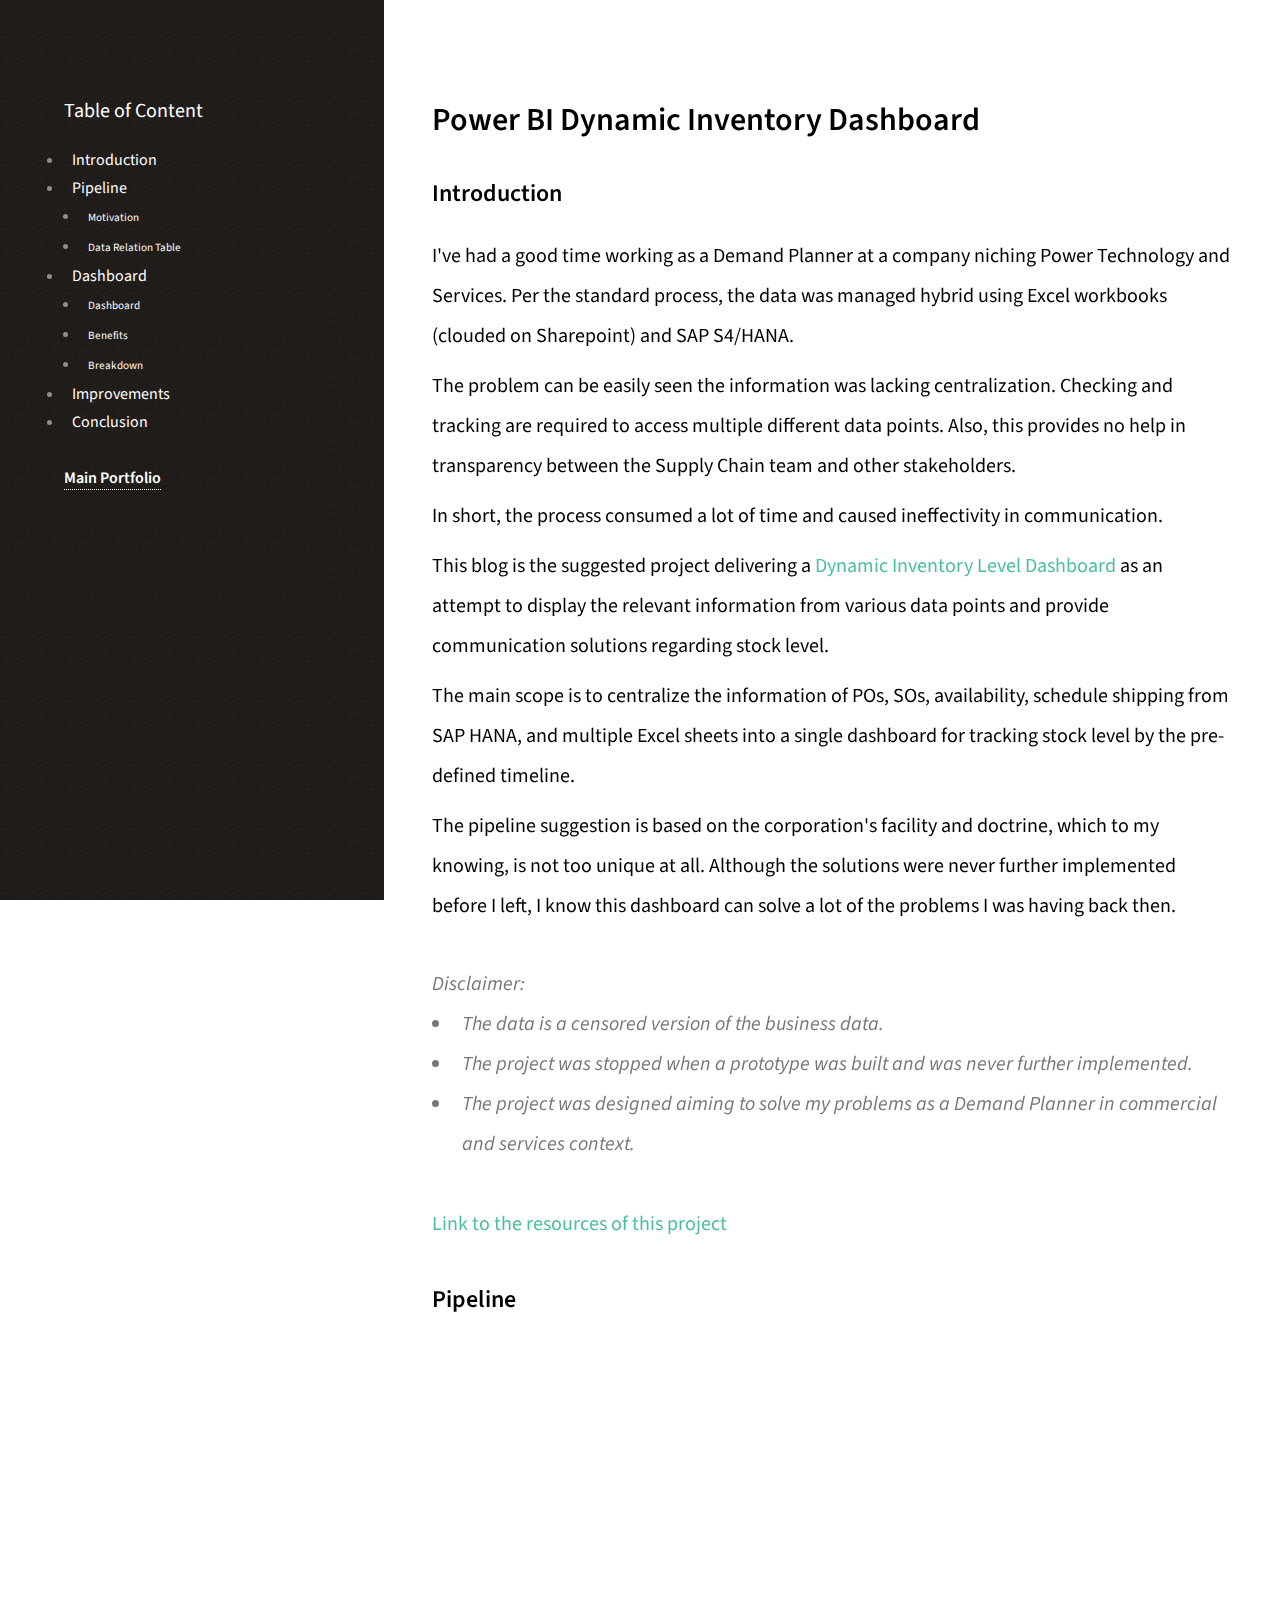
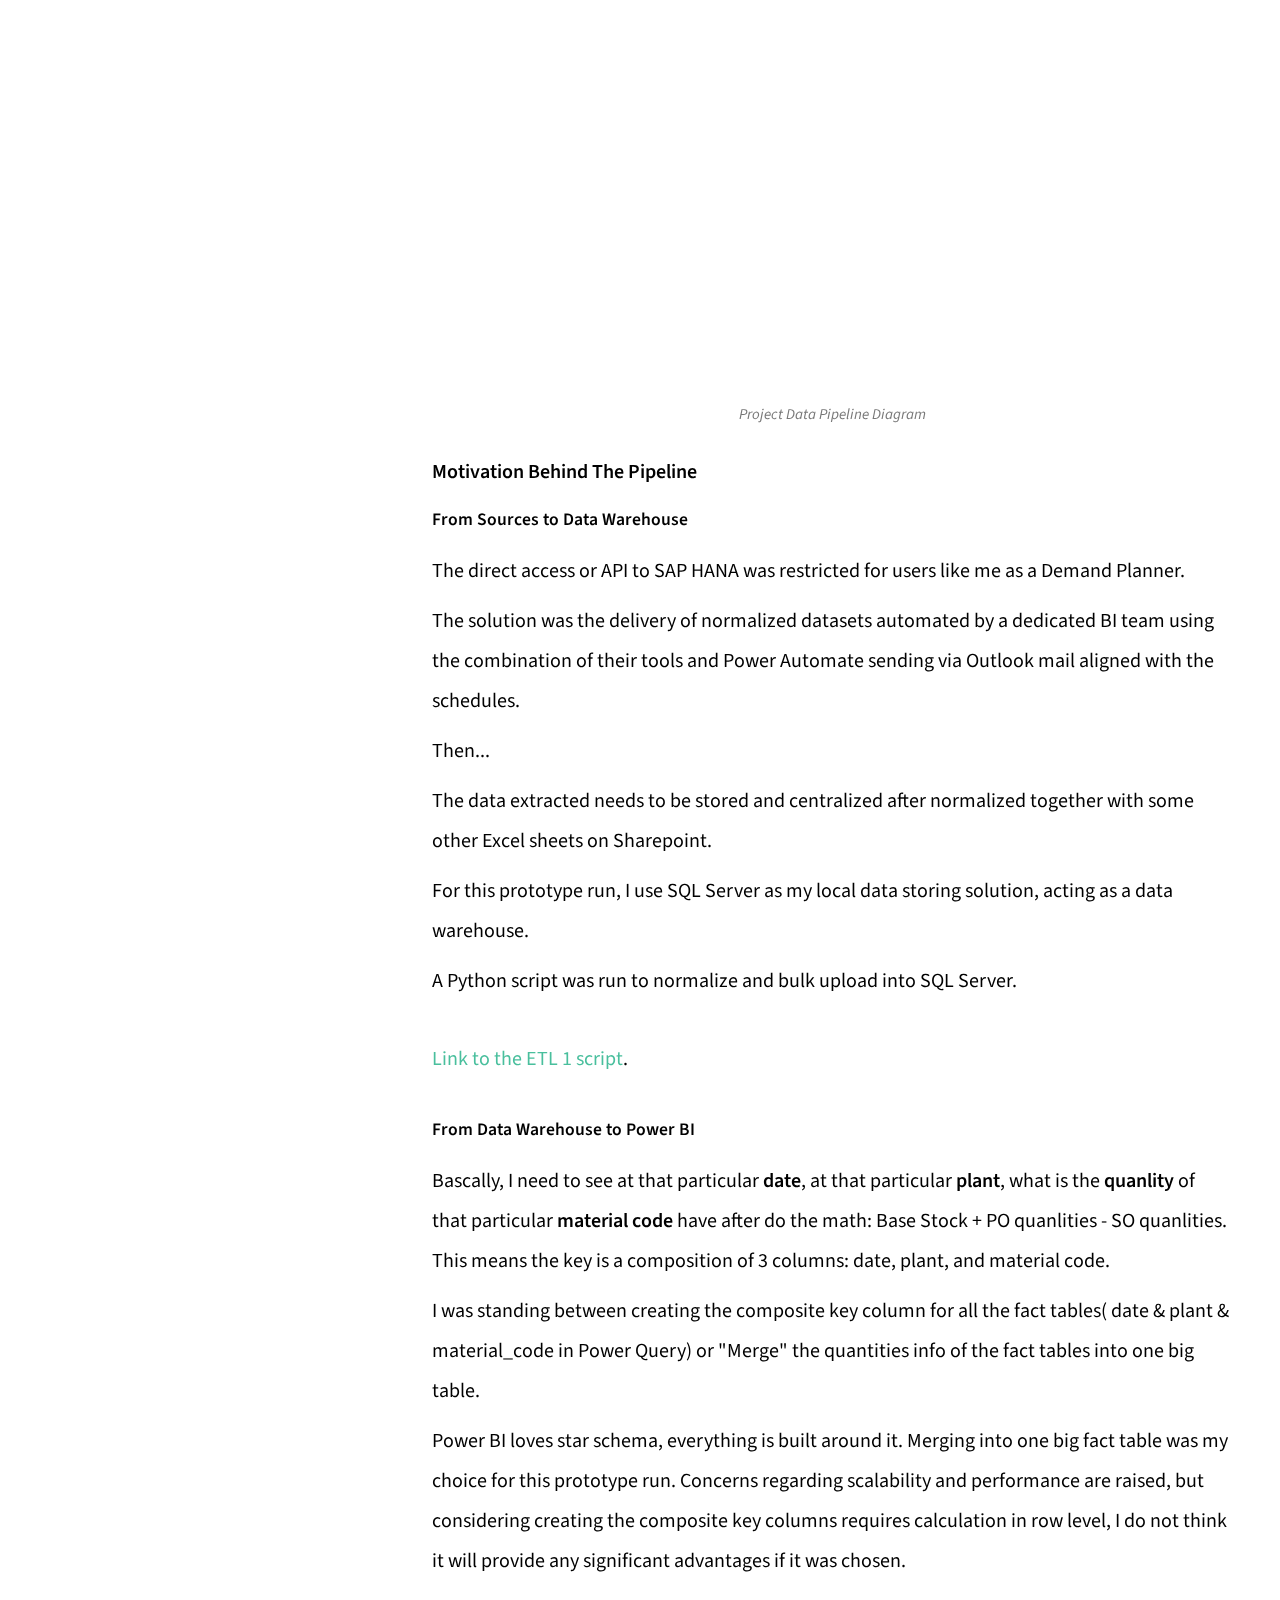
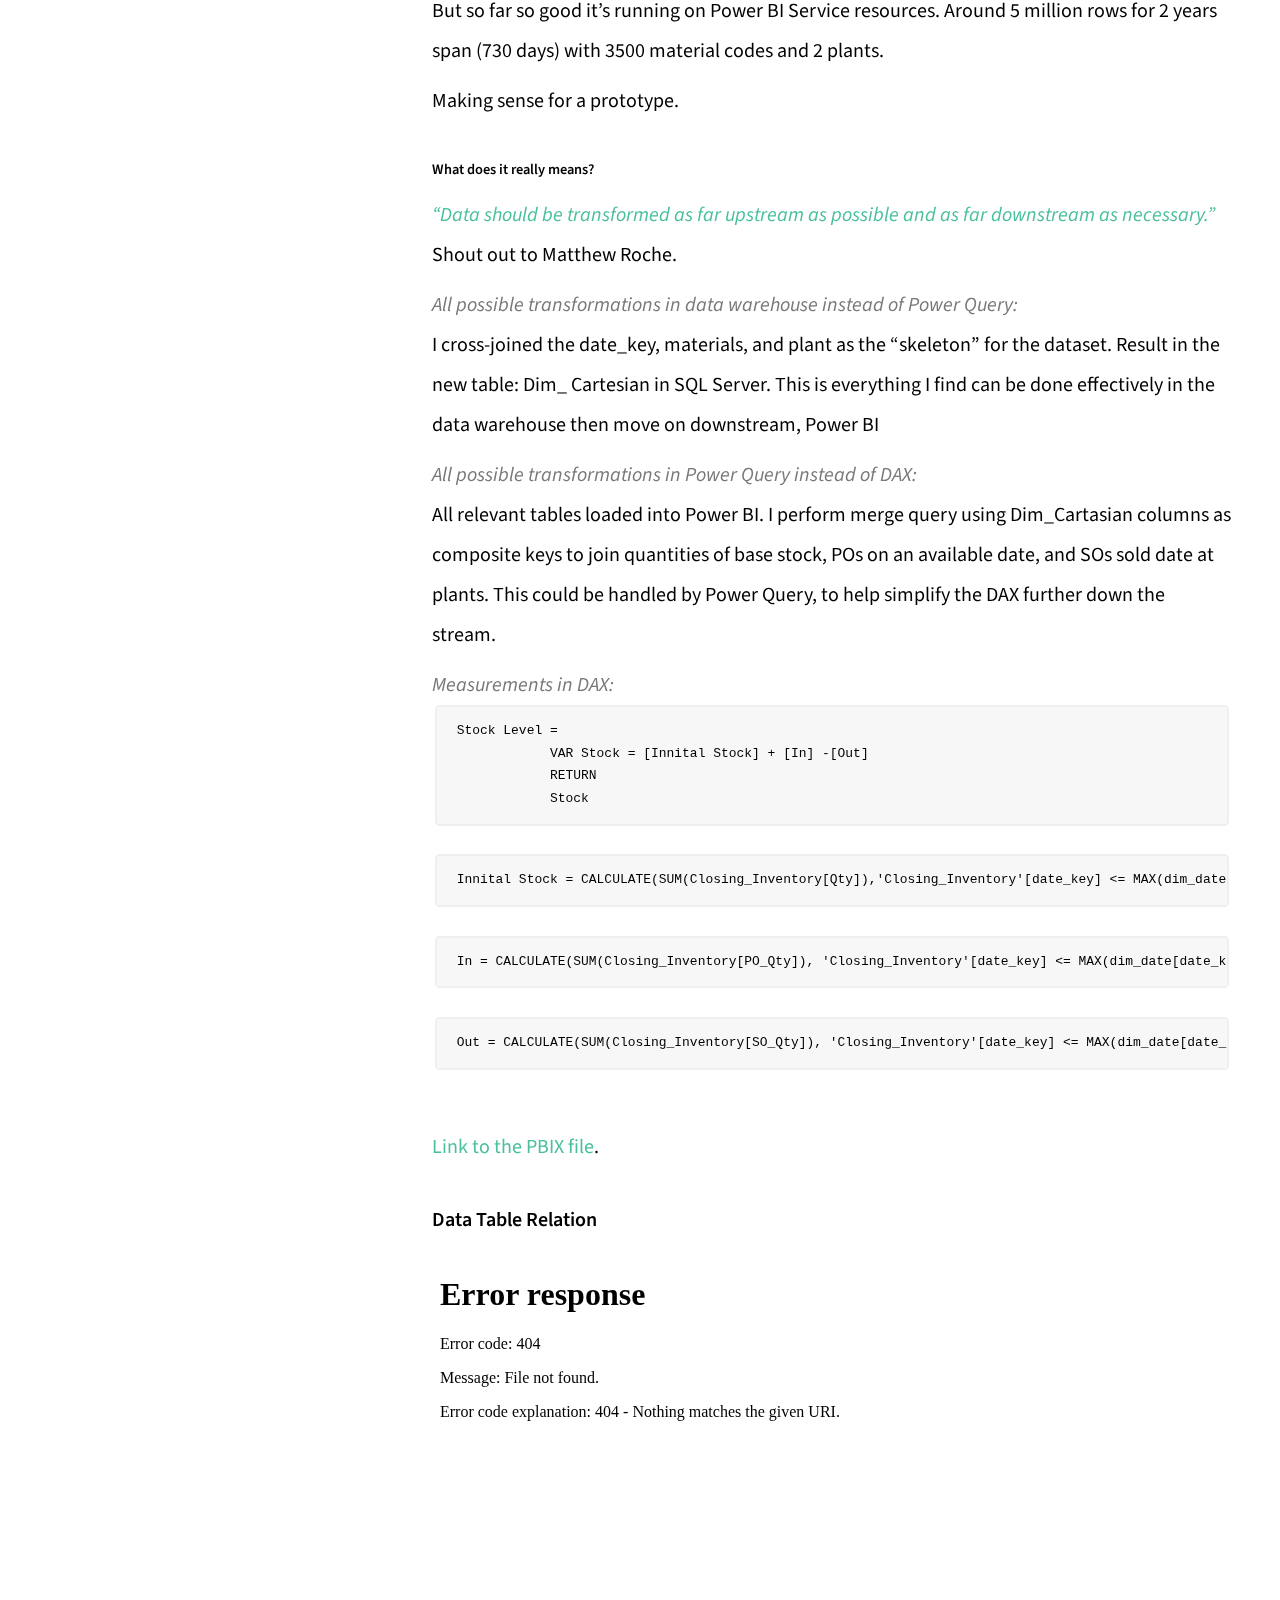
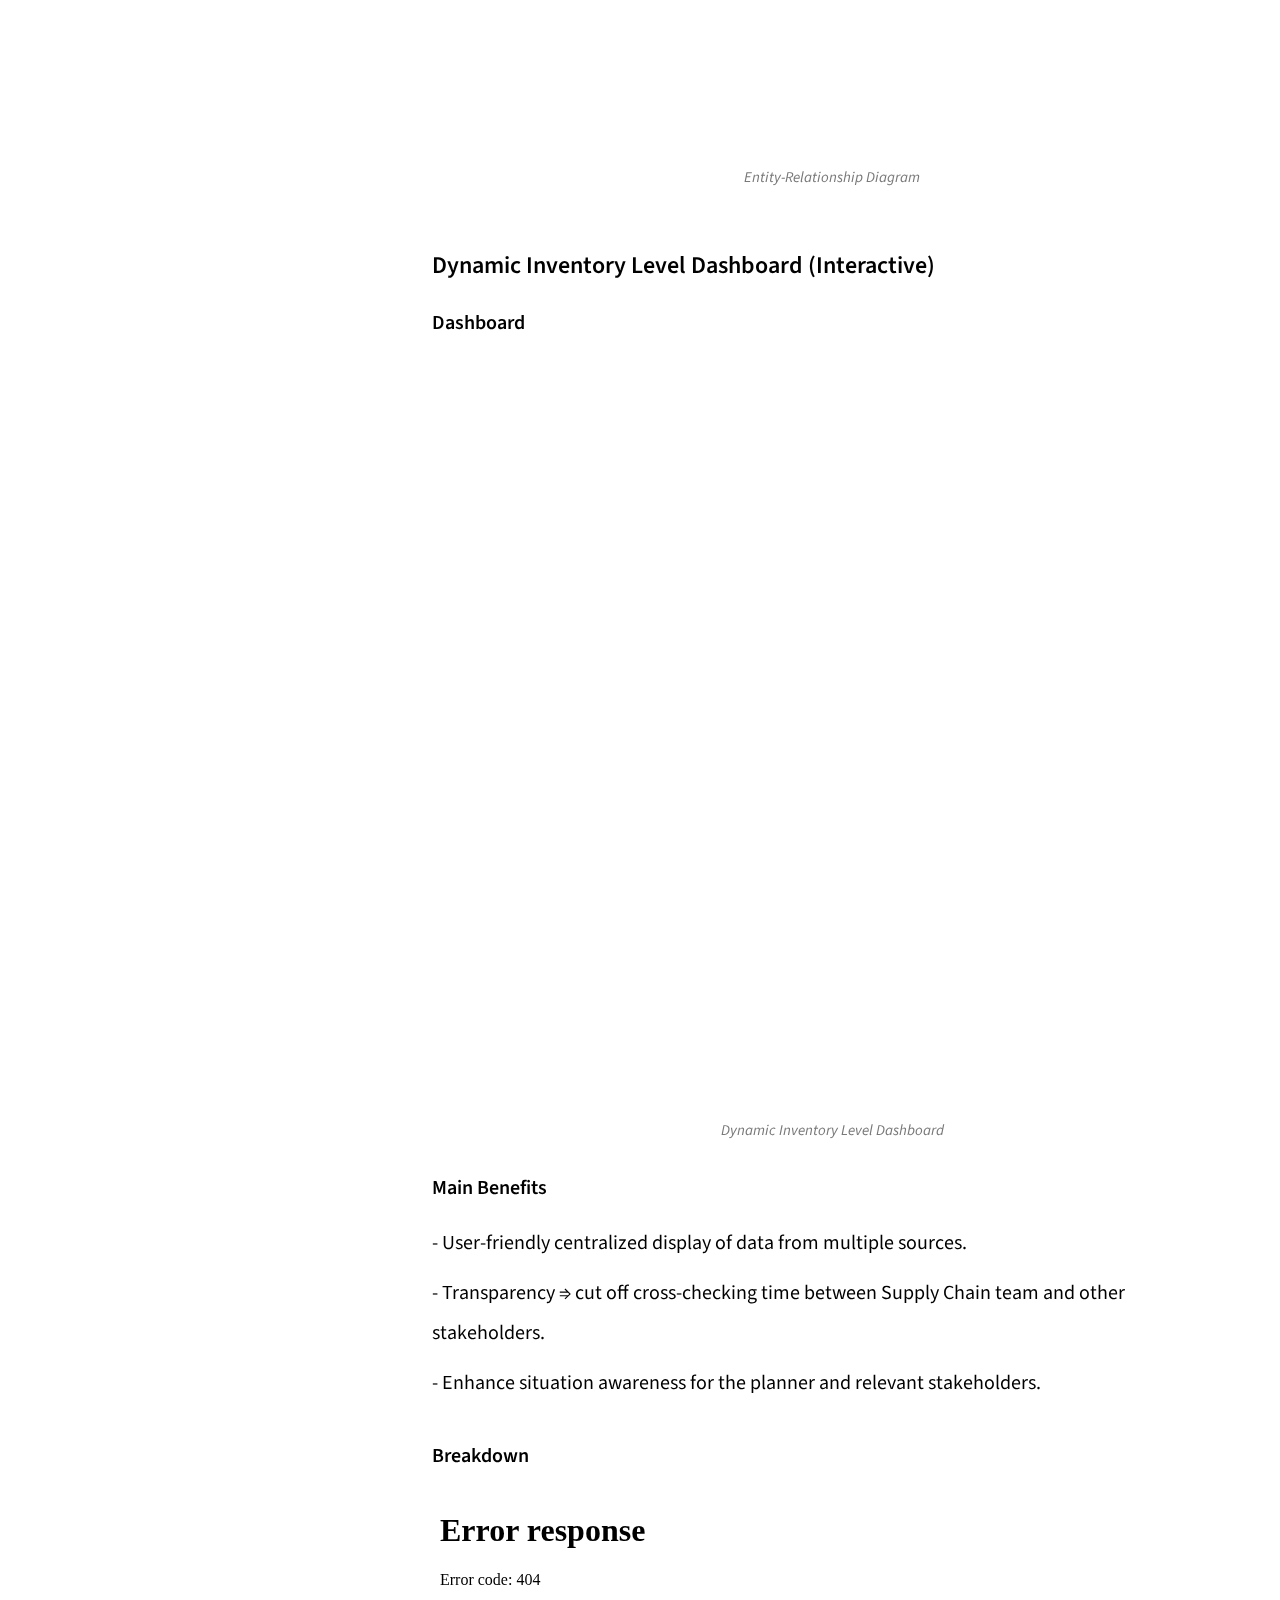
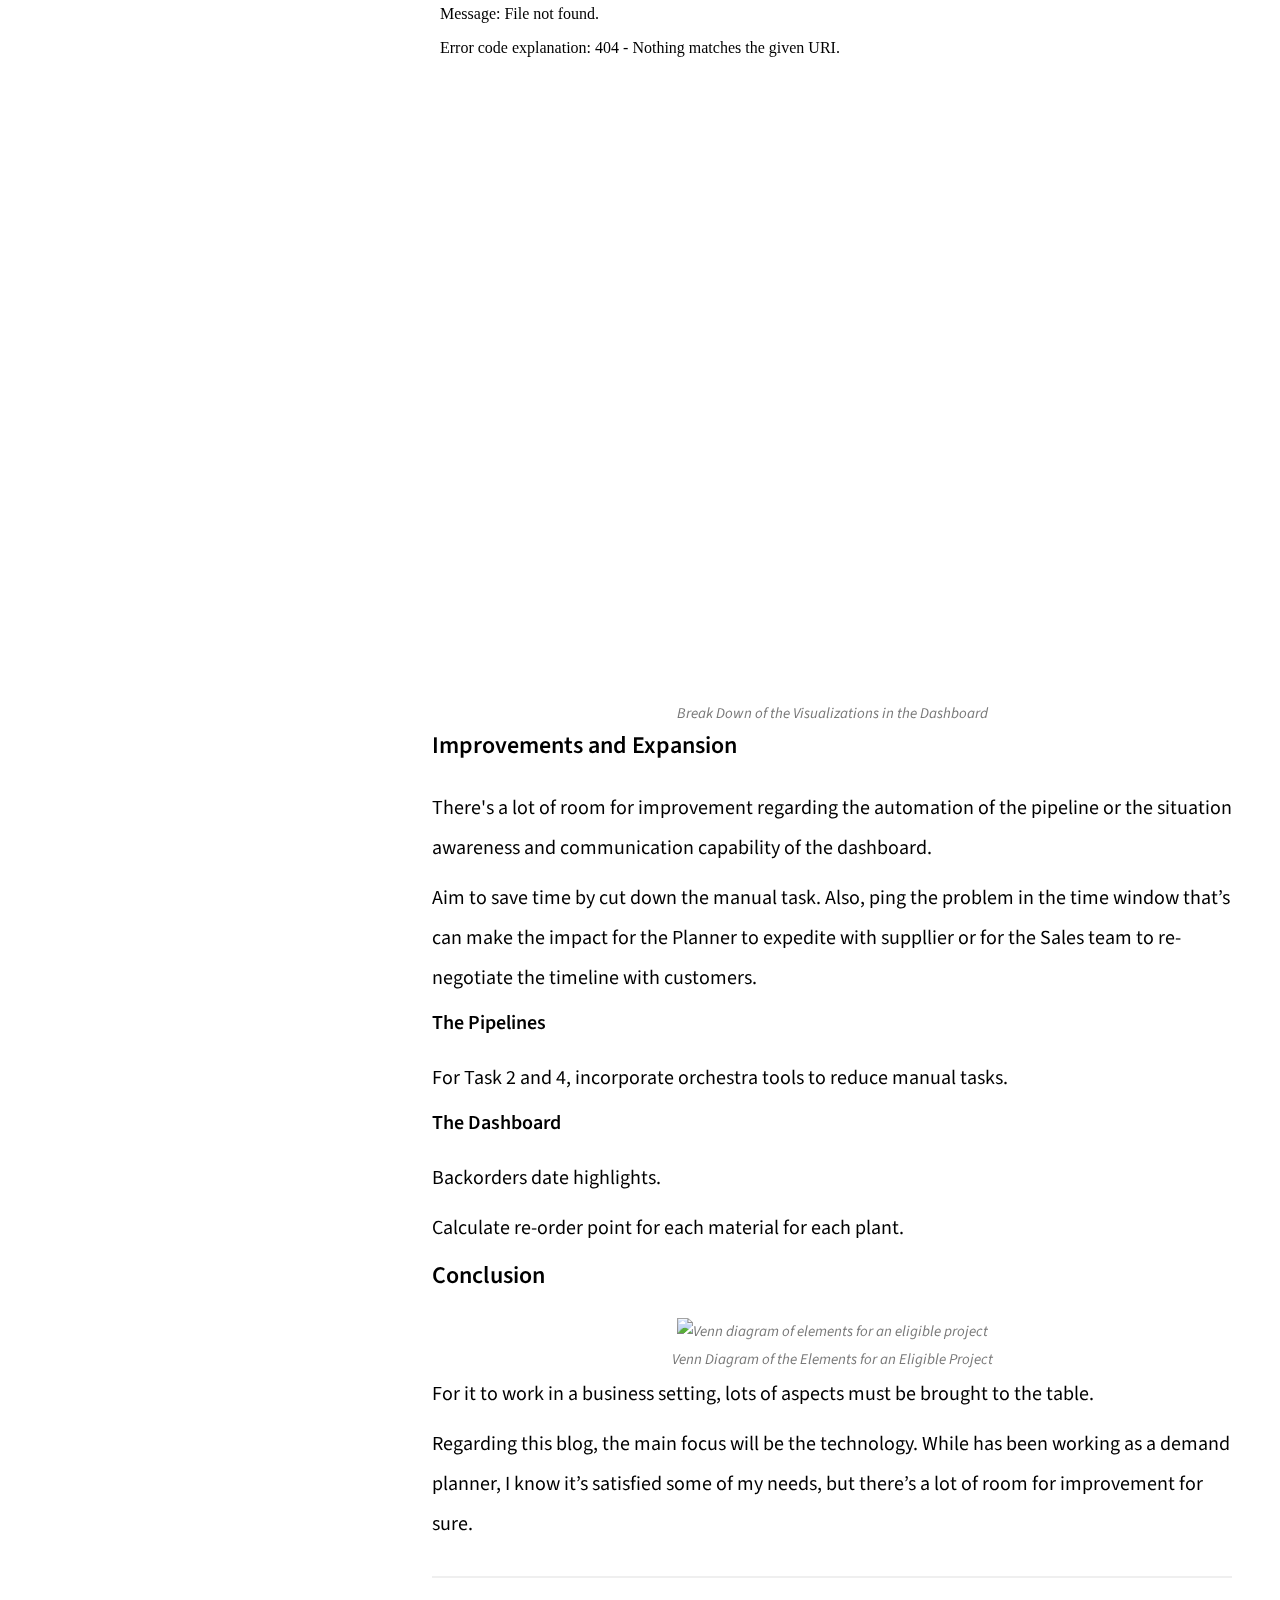
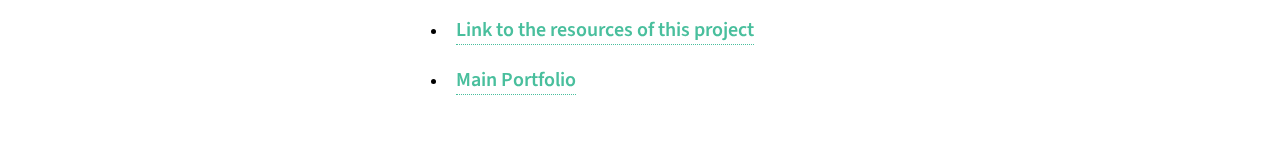
==== commit 5de41919: "update links" ====
--- a/index.html
+++ b/index.html
@@ -25,18 +25,25 @@
                 </ul>
                 <li><a href="#heading4">Improvements</a></li>
                 <li><a href="#heading5">Conclusion</a></li>
+            <br>
+            <a href="https://thong-pm.github.io/" target="_blank" ><strong>Main Portfolio</strong></a>
         </nav>
     </header>
     <div id="main">
         <h1 id ="title"><strong>Power BI Dynamic Inventory Dashboard</strong></h1>
         <h2 id="heading1"><strong>Introduction</strong></h2>
-        <p> - This is a suggested project aimed at delivering a dynamics inventory level dashboard.</p>
-        <p> - The main scope is to centralize the information of POs, SOs, availability, schedule shipping from SAP HANA, and multiple Excel sheets into a single dashboard for tracking stock level by the pre-defined timeline.</p>
-        <p> - A prototype dashboard was eventually set up</p>
+        <p> I've had a good time working as a Demand Planner at a company niching Power Technology and Services. Per the standard process, the data was managed hybrid using Excel workbooks (clouded on Sharepoint) and SAP S4/HANA.
+        <p> The problem can be easily seen the information was lacking centralization. Checking and tracking are required to access multiple different data points. Also, this provides no help in transparency between the Supply Chain team and other stakeholders.</p>
+        <p> In short, the process consumed a lot of time and caused ineffectivity in communication.</p> 
+        <p> This blog is the suggested project delivering a <a href="#heading3">Dynamic Inventory Level Dashboard</a> as an attempt to display the relevant information from various data points and provide communication solutions regarding stock level.</p>
+        <p> The main scope is to centralize the information of POs, SOs, availability, schedule shipping from SAP HANA, and multiple Excel sheets into a single dashboard for tracking stock level by the pre-defined timeline.</p>
+        <p> The pipeline suggestion is based on the corporation's facility and doctrine, which to my knowing, is not too unique at all. Although the solutions were never further implemented before I left, I know this dashboard can solve a lot of the problems I was having back then.</p>
+        <br>
         <i> Disclaimer:<br>
             <ul>
-            <li> The data was a censored version of the business data.</li>
-            <li> The dashboard is a prototype for the presentation purpose.</li>
+                <li> The data is a censored version of the business data.</li>
+                <li> The project was stopped when a prototype was built and was never further implemented.</li>
+                <li> The project was designed aiming to solve my problems as a Demand Planner in commercial and services context.</li>
             </ul> 
         </i>
         <br>
@@ -50,23 +57,36 @@
         <h4><strong>From Sources to Data Warehouse </strong></h4>
         <p> The direct access or API to SAP HANA was restricted for users like me as a Demand Planner.</p>
         <p>The solution was the delivery of normalized datasets automated by a dedicated BI team using the combination of their tools and Power Automate sending via Outlook mail aligned with the schedules.</p>
-        <p> Satisfied the need for ETL from SAP HANA (Task 2).</p> 
+        <p> Then...</p> 
         <p> The data extracted needs to be stored and centralized after normalized together with some other Excel sheets on Sharepoint.</p>
-        <p>For this prototype run, I use SQL Server as my local data storing solution, acting as a data warehouse.</p>    
-        <p>A Python script was run to normalize and bulk upload into SQL Server.</p> <br>
+        <p> For this prototype run, I use SQL Server as my local data storing solution, acting as a data warehouse.</p>    
+        <p> A Python script was run to normalize and bulk upload into SQL Server.</p> <br>
         <p><a href="https://github.com/thong-pm/Data_Port/blob/3ff81ccafc1e2a3c574b950cd28c1db15cd70bd8/Logistics%20Data%20Pipeline/script/script_bulk_upload.ipynb" target="_blank" >Link to the ETL 1 script</a>.</p>
         <br>
         <h4><strong>From Data Warehouse to Power BI</strong></h4>
-        <p><i><a href="https://ssbipolar.com/2021/05/31/roches-maxim/" target="_blank" > “Data should be transformed as far upstream as possible and as far downstream as necessary.”</a></i> 
-            Shout out to Matthew Roche.</p>
-        <p>I cross-joined the date_key, materials, and plant as the “skeleton” for the dataset. Result in the  Dim_ Cartesian. Stored in SQL Server and eventually loaded into Power BI.</p>
-        <p>It has its pros:</p>
-        <p>- Simplified Queries for Power BI Model.</p>
-        <p>- Reduced Complexity in DAX.</p>
-        <p>But with that being said, this does not follow any common principles like Kimball’s.
-        This is not a traditional snowflake schema.</p>
-        <p>But so far so good it’s running on Power BI Service resources. Around 5 million rows for 2 years span with 3500 material codes and 2 plants.</p>
+        <p> Bascally, I need to see at that particular <strong>date</strong>, at that particular <strong>plant</strong>, what is the <strong>quanlity</strong> of that particular <strong>material code</strong> have after do the math: Base Stock + PO quanlities - SO quanlities.
+            This means the key is a composition of 3 columns: date, plant, and material code.</p>
+        <p> I was standing between creating the composite key column for all the fact tables( date & plant & material_code in Power Query) or "Merge" the quantities info of the fact tables into one big table.</p>
+        <p> Power BI loves star schema, everything is built around it. Merging into one big fact table was my choice for this prototype run. Concerns regarding scalability and performance are raised, but considering creating the composite key columns requires calculation in row level, I do not think it will provide any significant advantages if it was chosen.</p>
+        <p>But so far so good it’s running on Power BI Service resources. Around 5 million rows for 2 years span (730 days) with 3500 material codes and 2 plants.</p>
         <p>Making sense for a prototype.</p>
+        <br>
+        <h5><strong>What does it really means?</strong></h5>
+        <p><i><a href="https://ssbipolar.com/2021/05/31/roches-maxim/" target="_blank" > “Data should be transformed as far upstream as possible and as far downstream as necessary.”</a></i>
+         Shout out to Matthew Roche.</p>
+        <i>All possible transformations in data warehouse instead of Power Query:</i>
+        <p>I cross-joined the date_key, materials, and plant as the “skeleton” for the dataset. Result in the new table: Dim_ Cartesian in SQL Server. This is everything I find can be done effectively in the data warehouse then move on downstream, Power BI</p> 
+        <i>All possible transformations in Power Query instead of DAX:</i>
+        <p>All relevant tables loaded into Power BI. 
+         I perform merge query using Dim_Cartasian columns as composite keys to join quantities of base stock, POs on an available date, and SOs sold date at plants. This could be handled by Power Query, to help simplify the DAX further down the stream.</p>
+        <i>Measurements in DAX:</i>
+        <pre><code>Stock Level = 
+            VAR Stock = [Innital Stock] + [In] -[Out]
+            RETURN
+            Stock</code></pre>
+        <pre><code>Innital Stock = CALCULATE(SUM(Closing_Inventory[Qty]),'Closing_Inventory'[date_key] <= MAX(dim_date[date_key]))</code></pre>
+        <pre><code>In = CALCULATE(SUM(Closing_Inventory[PO_Qty]), 'Closing_Inventory'[date_key] <= MAX(dim_date[date_key])) </code></pre>
+        <pre><code>Out = CALCULATE(SUM(Closing_Inventory[SO_Qty]), 'Closing_Inventory'[date_key] <= MAX(dim_date[date_key]))</code></pre>
         <br>
         <p><a href="https://github.com/thong-pm/Data_Port/tree/55968a4d64567380ab5d1964d7331db23b03d680/Logistics%20Data%20Pipeline" target="_blank" >Link to the PBIX file</a>.</p>
         <br>
@@ -75,10 +95,10 @@
         <figcaption>Entity-Relationship Diagram</figcaption>
         <br><!-- ___ -->
         <br><!-- ___ -->
-        <h2 id="heading3"><strong>Dynamic Inventory Tracking (Interactive)</strong></h2>
+        <h2 id="heading3"><strong>Dynamic Inventory Level Dashboard (Interactive)</strong></h2>
         <h3 id="subheading3"><strong>Dashboard</strong></h3>
-        <iframe title="Dynamics Inventory Dashboard" width="1050" height="750" src="https://app.powerbi.com/view?r=eyJrIjoiZDFmOGY3ZjAtYjhkOC00YzIwLTk2ZTYtYWRkMDI2M2I1MGJhIiwidCI6Ijk0YzBmYWUxLWY5MDEtNDMwZi05ZTkyLWJiMGZkNzMxZTlmNCIsImMiOjEwfQ%3D%3D" frameborder="0" allowFullScreen="true"></iframe>
-        <figcaption>Dynamics Inventory Dashboard</figcaption>
+        <iframe title="Dynamic Inventory Level Dashboard" width="1050" height="750" src="https://app.powerbi.com/view?r=eyJrIjoiZDFmOGY3ZjAtYjhkOC00YzIwLTk2ZTYtYWRkMDI2M2I1MGJhIiwidCI6Ijk0YzBmYWUxLWY5MDEtNDMwZi05ZTkyLWJiMGZkNzMxZTlmNCIsImMiOjEwfQ%3D%3D" frameborder="0" allowFullScreen="true"></iframe>
+        <figcaption>Dynamic Inventory Level Dashboard</figcaption>
         <br>
         <h3 id="subheading4"><strong>Main Benefits</strong></h3>
         <p>- User-friendly centralized display of data from multiple sources.</p>
@@ -89,10 +109,12 @@
         <iframe src="assets/viz/elaborate.html" width="1100" height="800" frameborder="0"></iframe>
         <figcaption>Break Down of the Visualizations in the Dashboard</figcaption>
         <h2 id="heading4"><strong>Improvements and Expansion</strong></h2>
+        <p>There's a lot of room for improvement regarding the automation of the pipeline or the situation awareness and communication capability of the dashboard.</p>
+        <p>Aim to save time by cut down the manual task. Also, ping the problem in the time window that’s can make the impact for the Planner to expedite with suppllier or for the Sales team to re-negotiate the timeline with customers.</p>
         <h3 id="subheading6"><strong>The Pipelines</strong></h3>
-        <p>For Task 2 and 4, incorporate orchestra tools to reduce manual run script.</p>
+        <p>For Task 2 and 4, incorporate orchestra tools to reduce manual tasks.</p>
         <h3 id="subheading7"><strong>The Dashboard</strong></h3>
-        <p>Backorders date highlights and communication visualization. Aim to raise the problem in the time window that’s can make the impact for the Planner to expedite or for the Sales team to re-negotiate.</p>
+        <p>Backorders date highlights.</p>
         <p>Calculate re-order point for each material for each plant.</p>
         <h2 id="heading5"><strong>Conclusion</strong></h2>
         <figure>
@@ -101,9 +123,11 @@
         </figure>
         <p>For it to work in a business setting, lots of aspects must be brought to the table.</p>
         <p>Regarding this blog, the main focus will be the technology. While has been working as a demand planner, I know it’s satisfied some of my needs, but there’s a lot of room for improvement for sure.</p>
-        <br>
-        <p><a href="https://github.com/thong-pm/Data_Port/tree/main/Logistics%20Data%20Pipeline" target="_blank" >Link to the resources of this project</a></p>
-        <p><a href="https://thong-pm.github.io/" target="_blank" ><strong>Main Portfolio</strong></a></p>
+        <hr>
+        <ul>
+            <li><p><a href="https://github.com/thong-pm/Data_Port/tree/main/Logistics%20Data%20Pipeline" target="_blank" ><strong>Link to the resources of this project</strong></a></p></li>
+            <li><p><a href="https://thong-pm.github.io/" target="_blank" ><strong>Main Portfolio</strong></a></p></li>
+        </ul>
     </div>
 </body> 
 </html> 
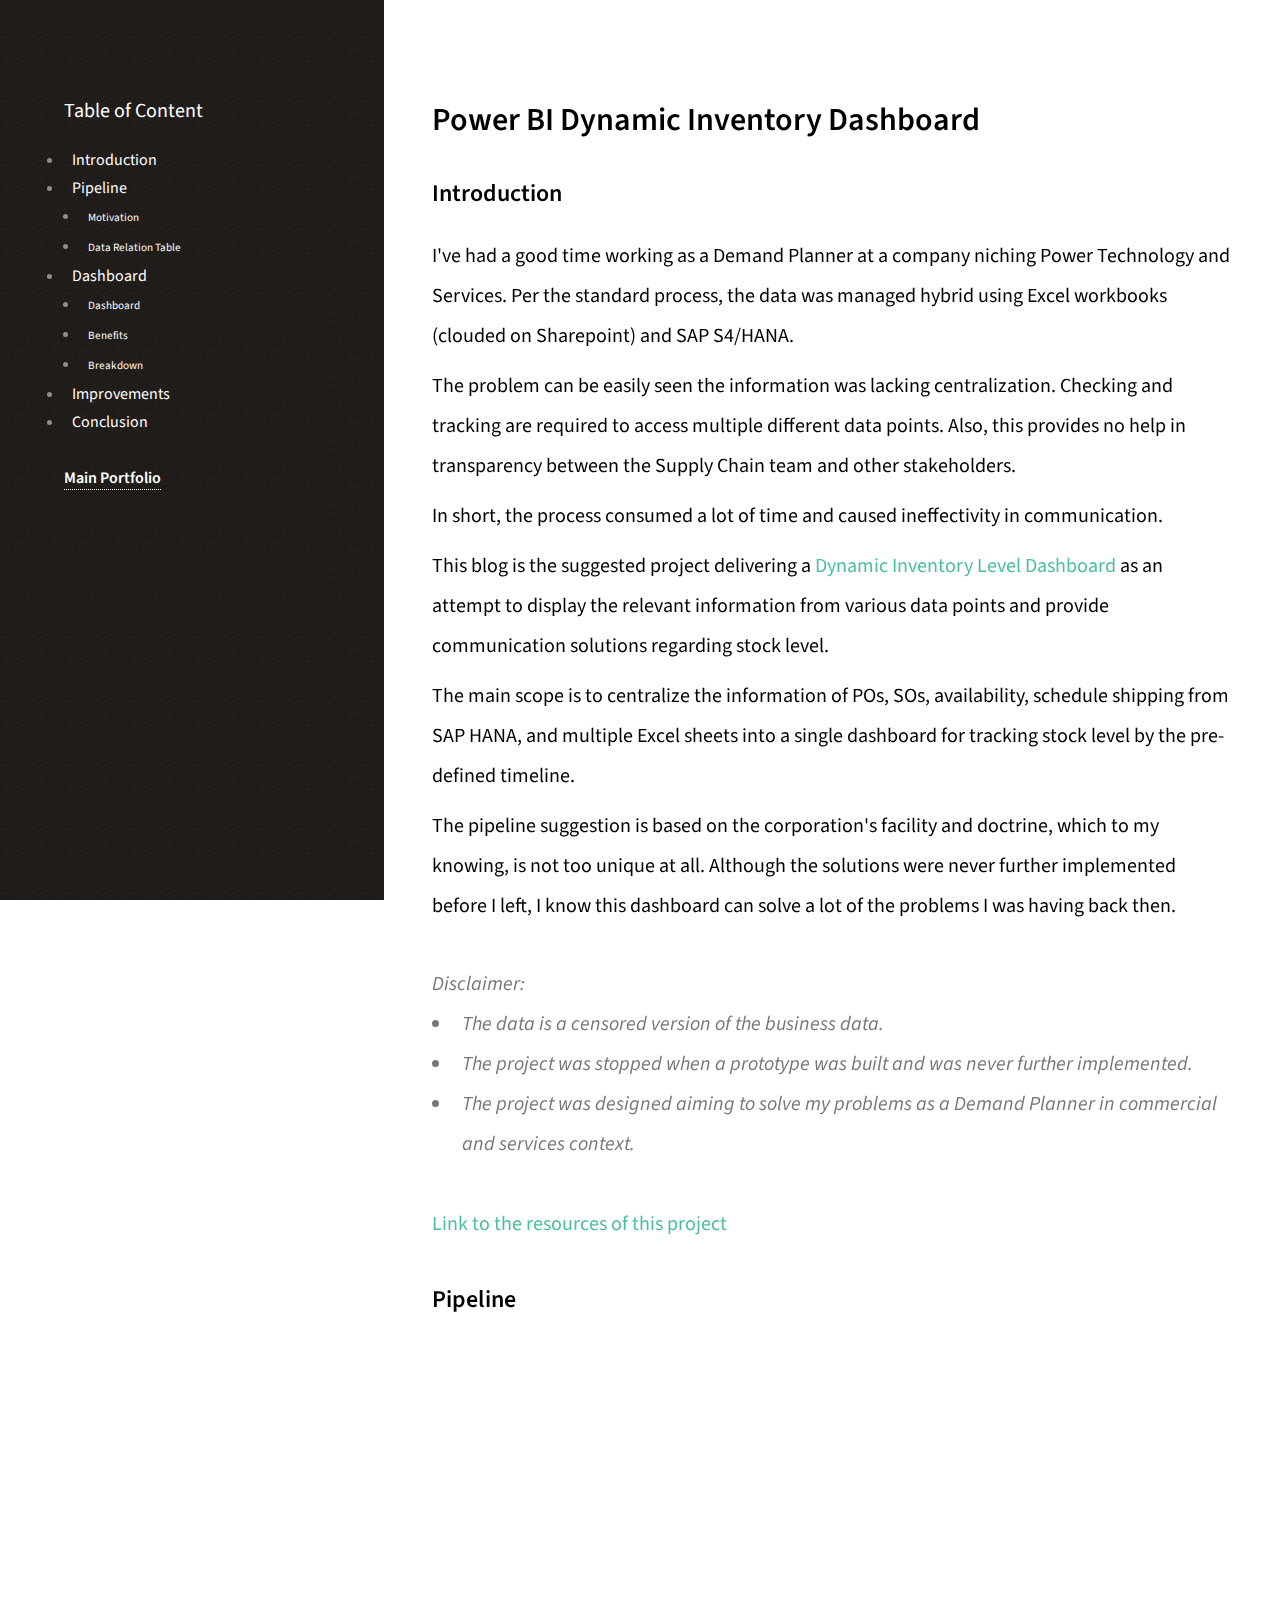
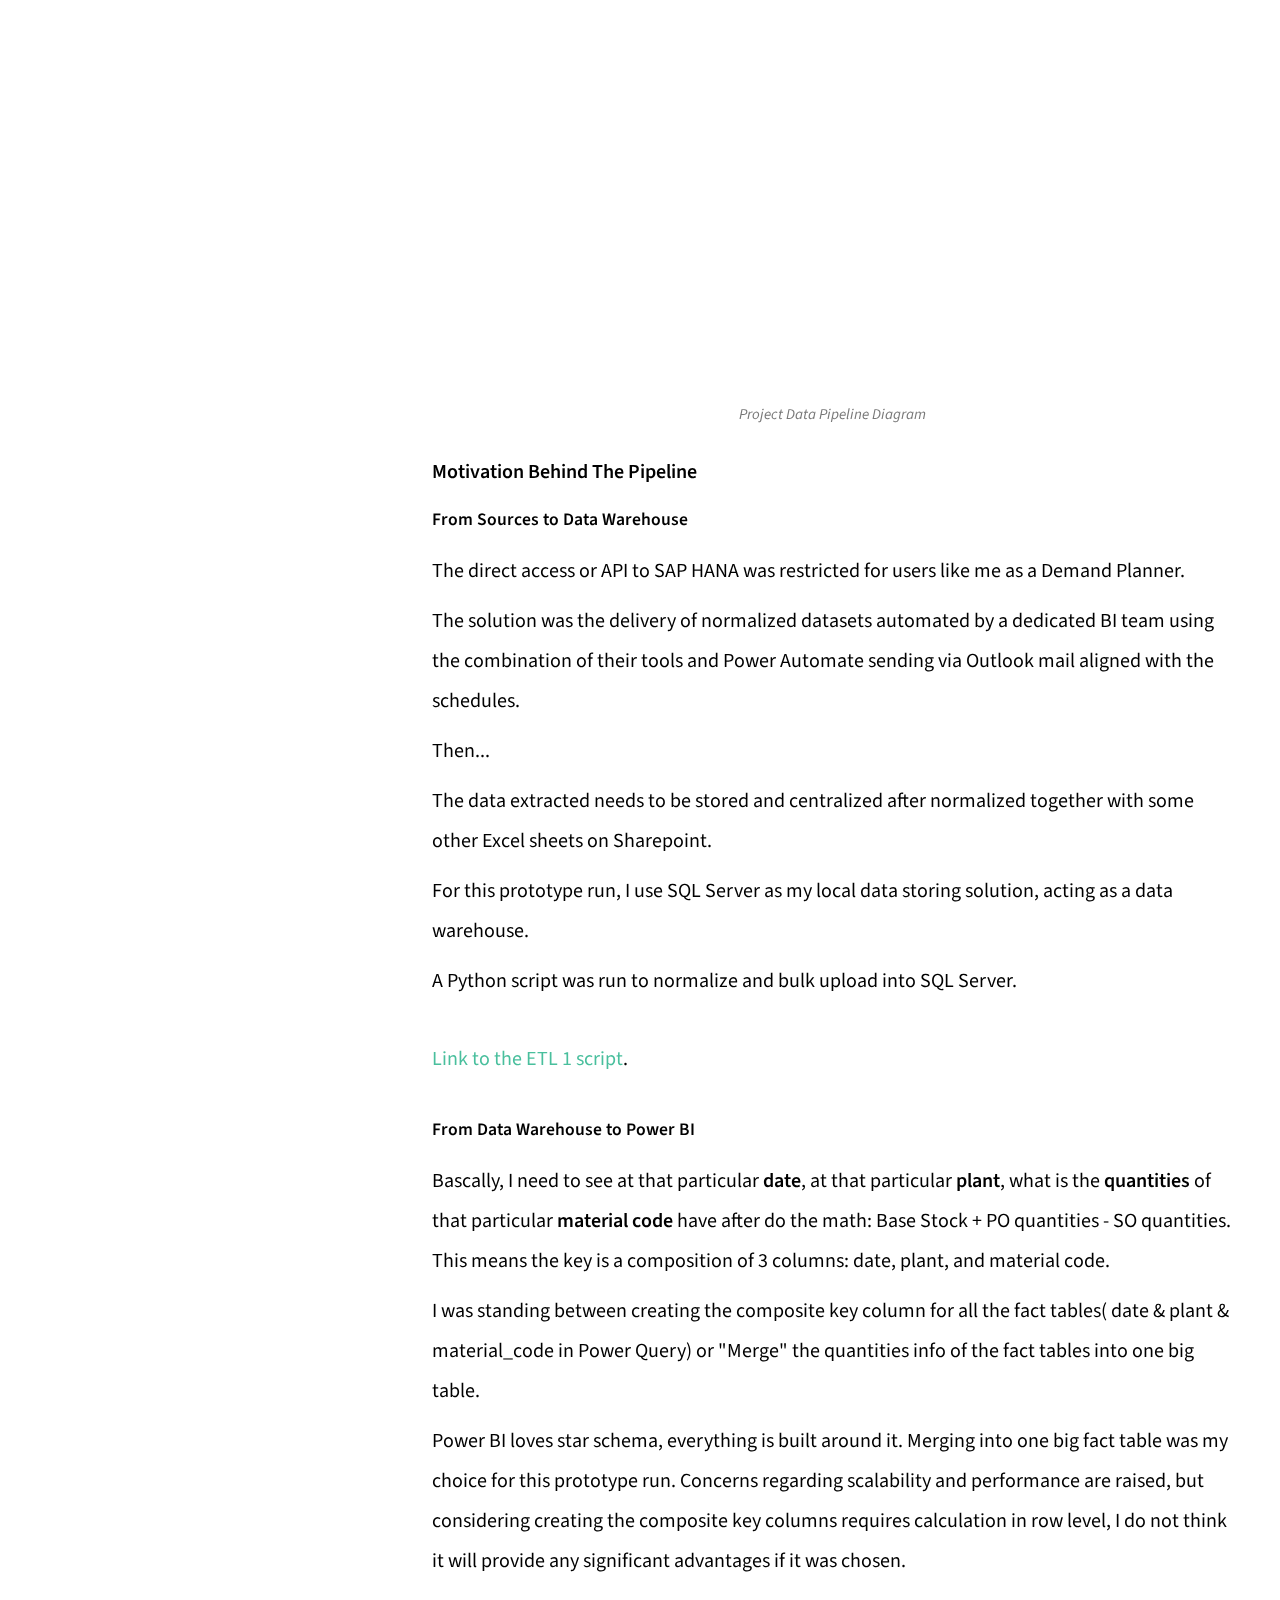
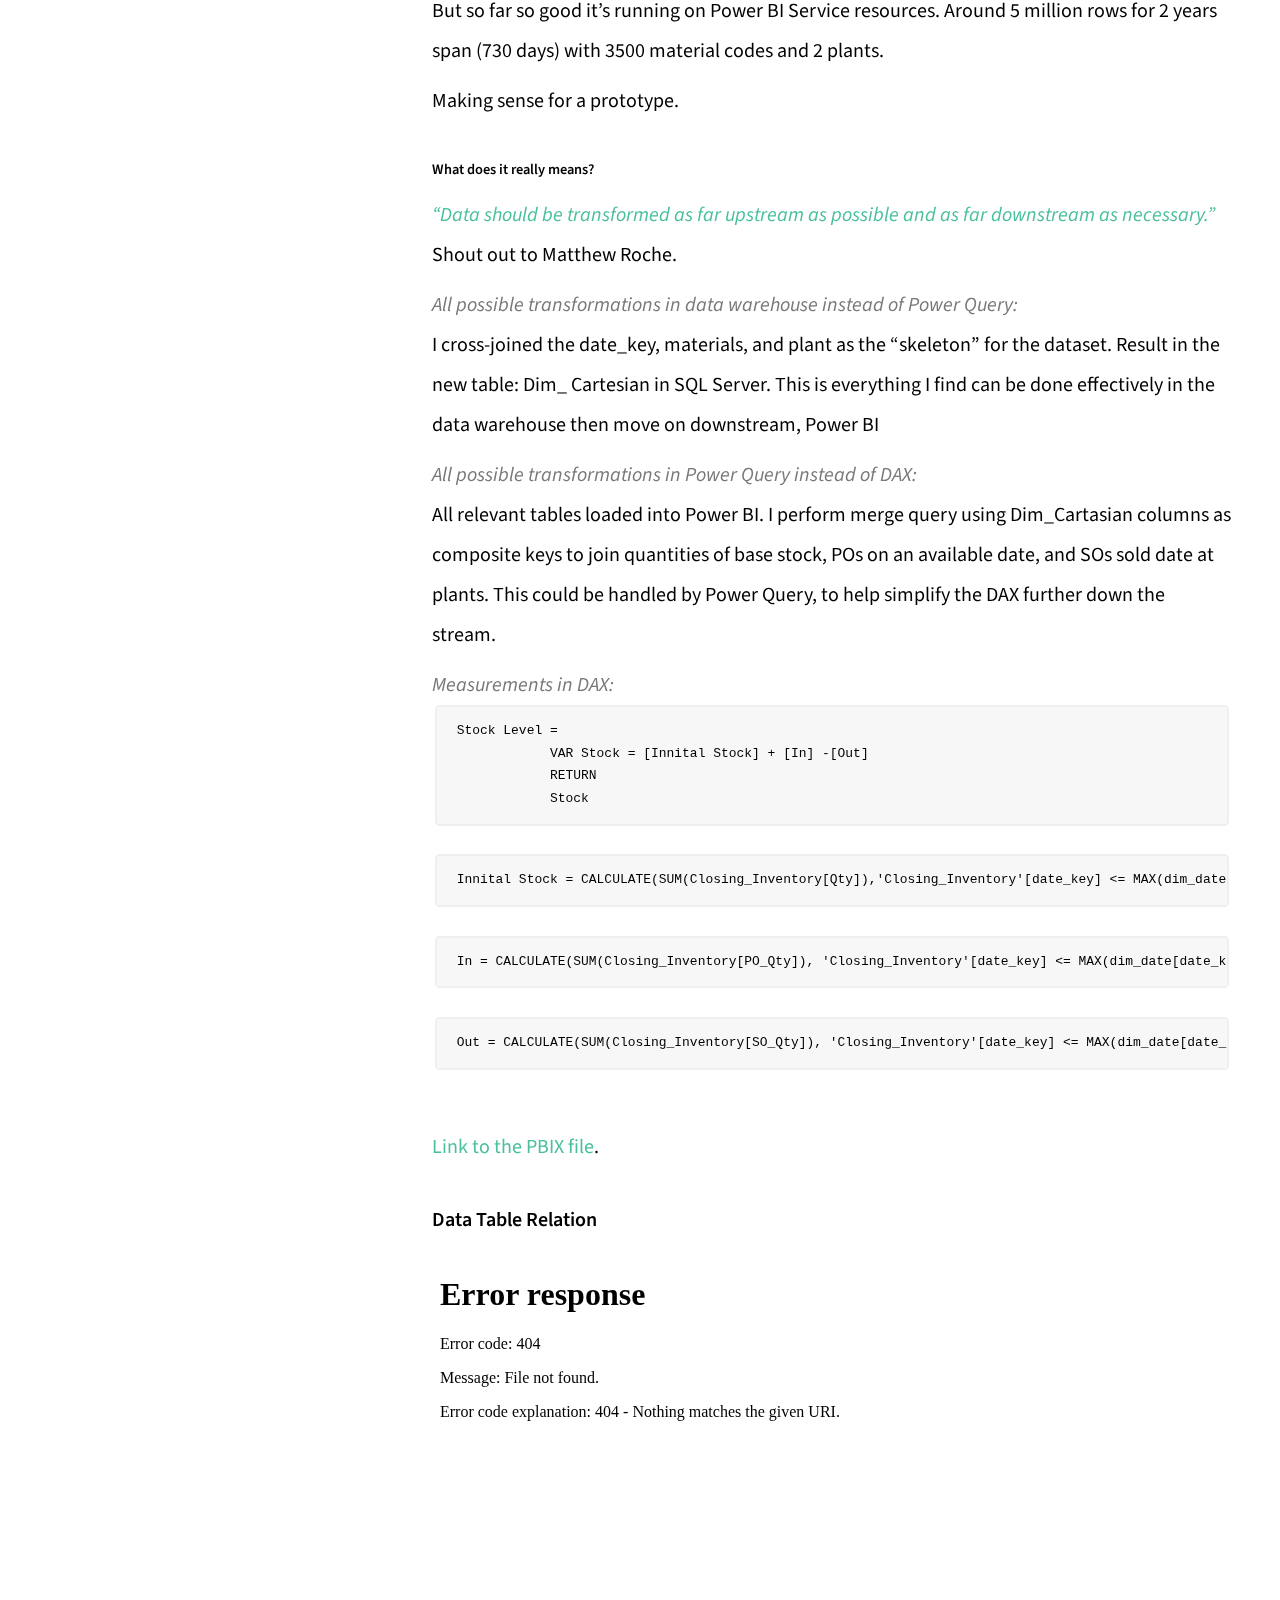
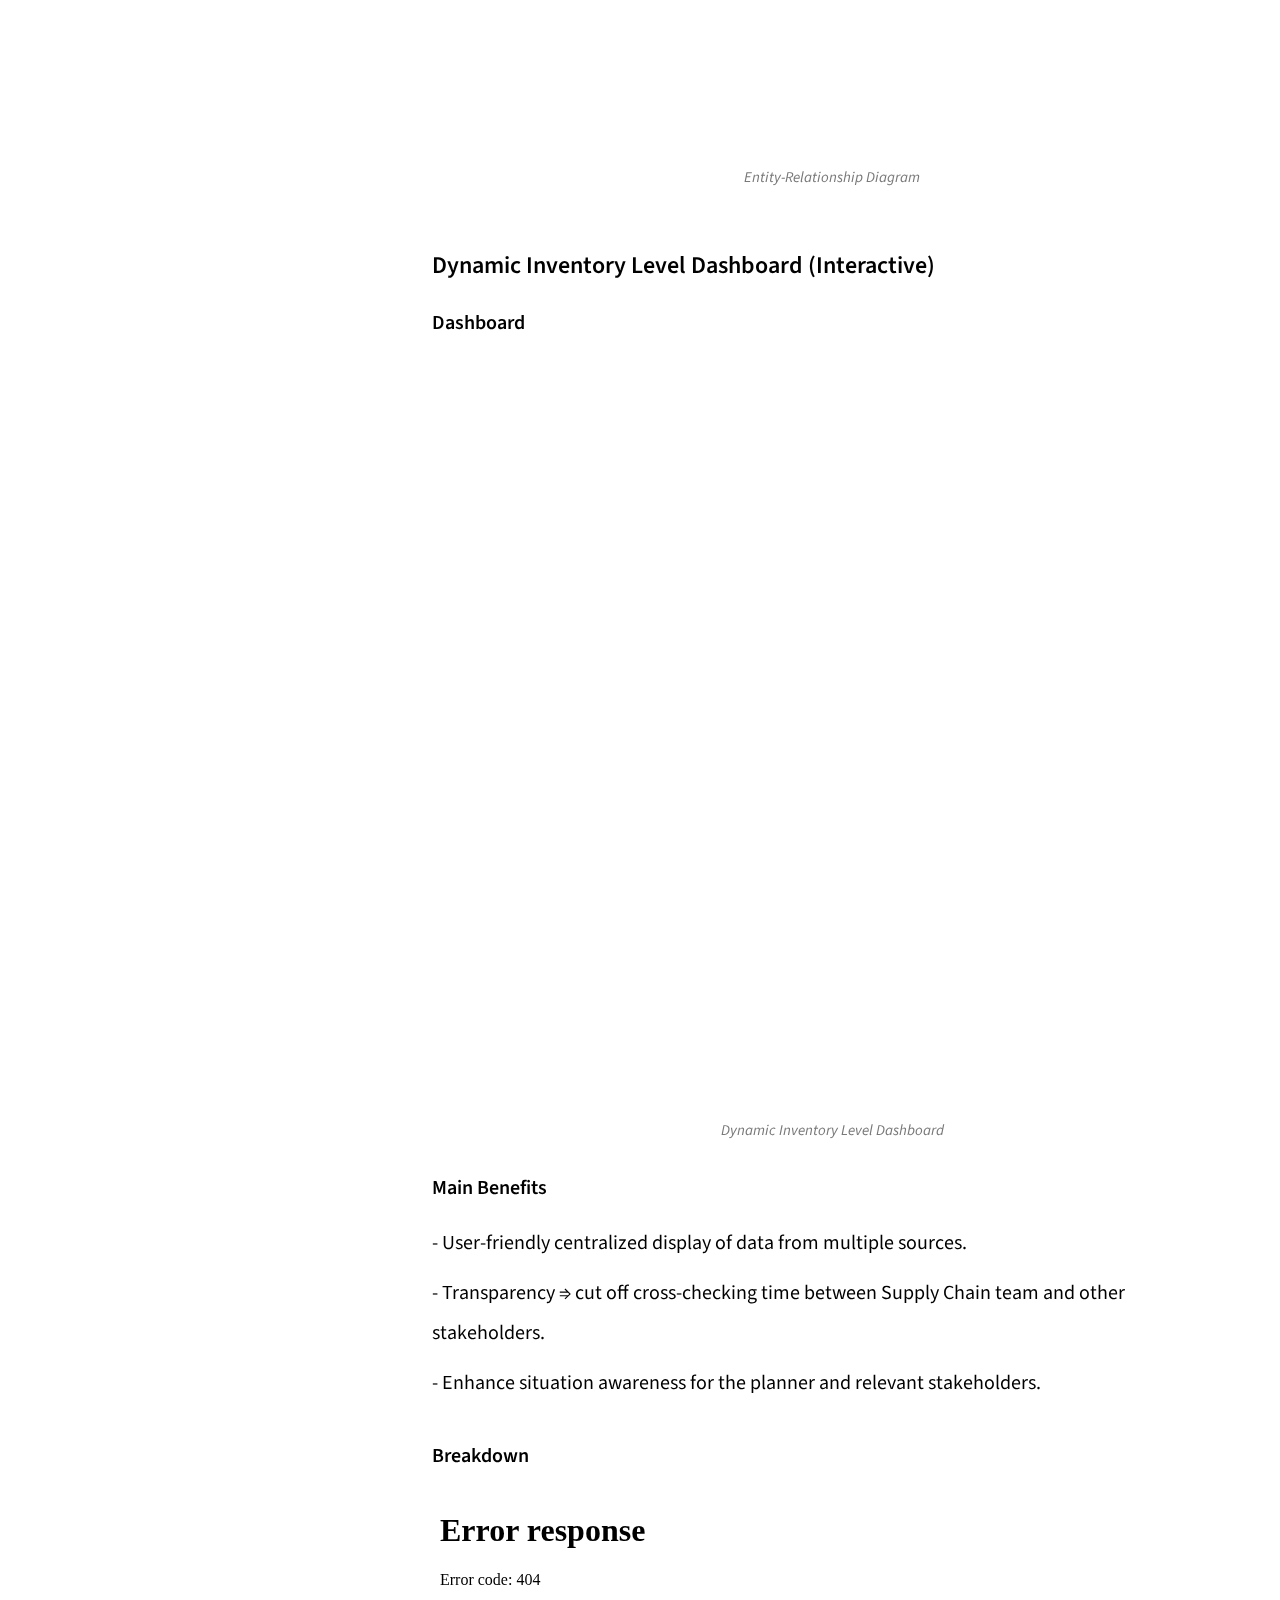
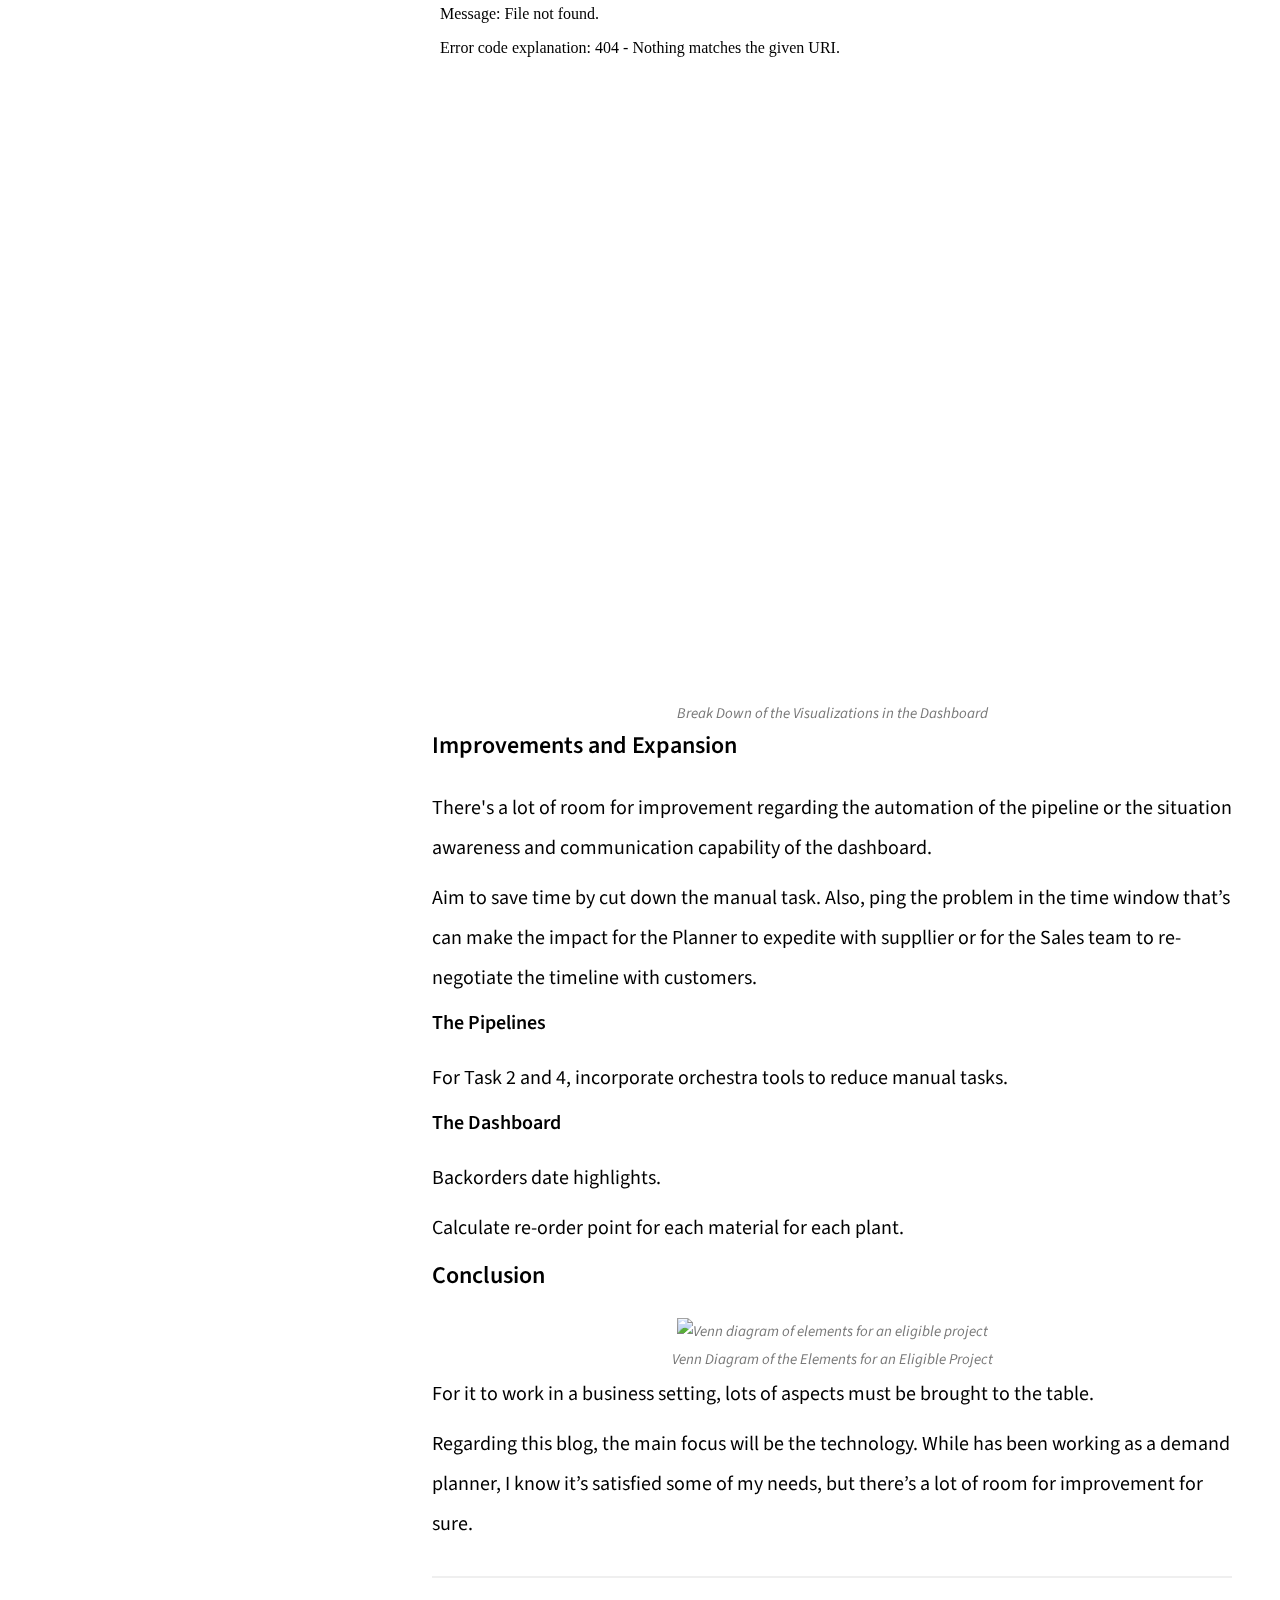
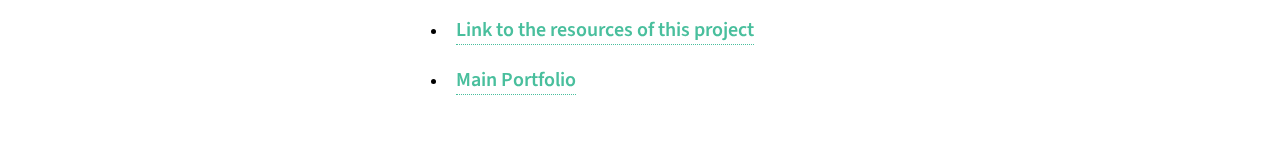
==== commit 57f28fdd: "update wordings" ====
--- a/index.html
+++ b/index.html
@@ -64,7 +64,7 @@
         <p><a href="https://github.com/thong-pm/Data_Port/blob/3ff81ccafc1e2a3c574b950cd28c1db15cd70bd8/Logistics%20Data%20Pipeline/script/script_bulk_upload.ipynb" target="_blank" >Link to the ETL 1 script</a>.</p>
         <br>
         <h4><strong>From Data Warehouse to Power BI</strong></h4>
-        <p> Bascally, I need to see at that particular <strong>date</strong>, at that particular <strong>plant</strong>, what is the <strong>quanlity</strong> of that particular <strong>material code</strong> have after do the math: Base Stock + PO quanlities - SO quanlities.
+        <p> Bascally, I need to see at that particular <strong>date</strong>, at that particular <strong>plant</strong>, what is the <strong>quantities</strong> of that particular <strong>material code</strong> have after do the math: Base Stock + PO quantities - SO quantities.
             This means the key is a composition of 3 columns: date, plant, and material code.</p>
         <p> I was standing between creating the composite key column for all the fact tables( date & plant & material_code in Power Query) or "Merge" the quantities info of the fact tables into one big table.</p>
         <p> Power BI loves star schema, everything is built around it. Merging into one big fact table was my choice for this prototype run. Concerns regarding scalability and performance are raised, but considering creating the composite key columns requires calculation in row level, I do not think it will provide any significant advantages if it was chosen.</p>
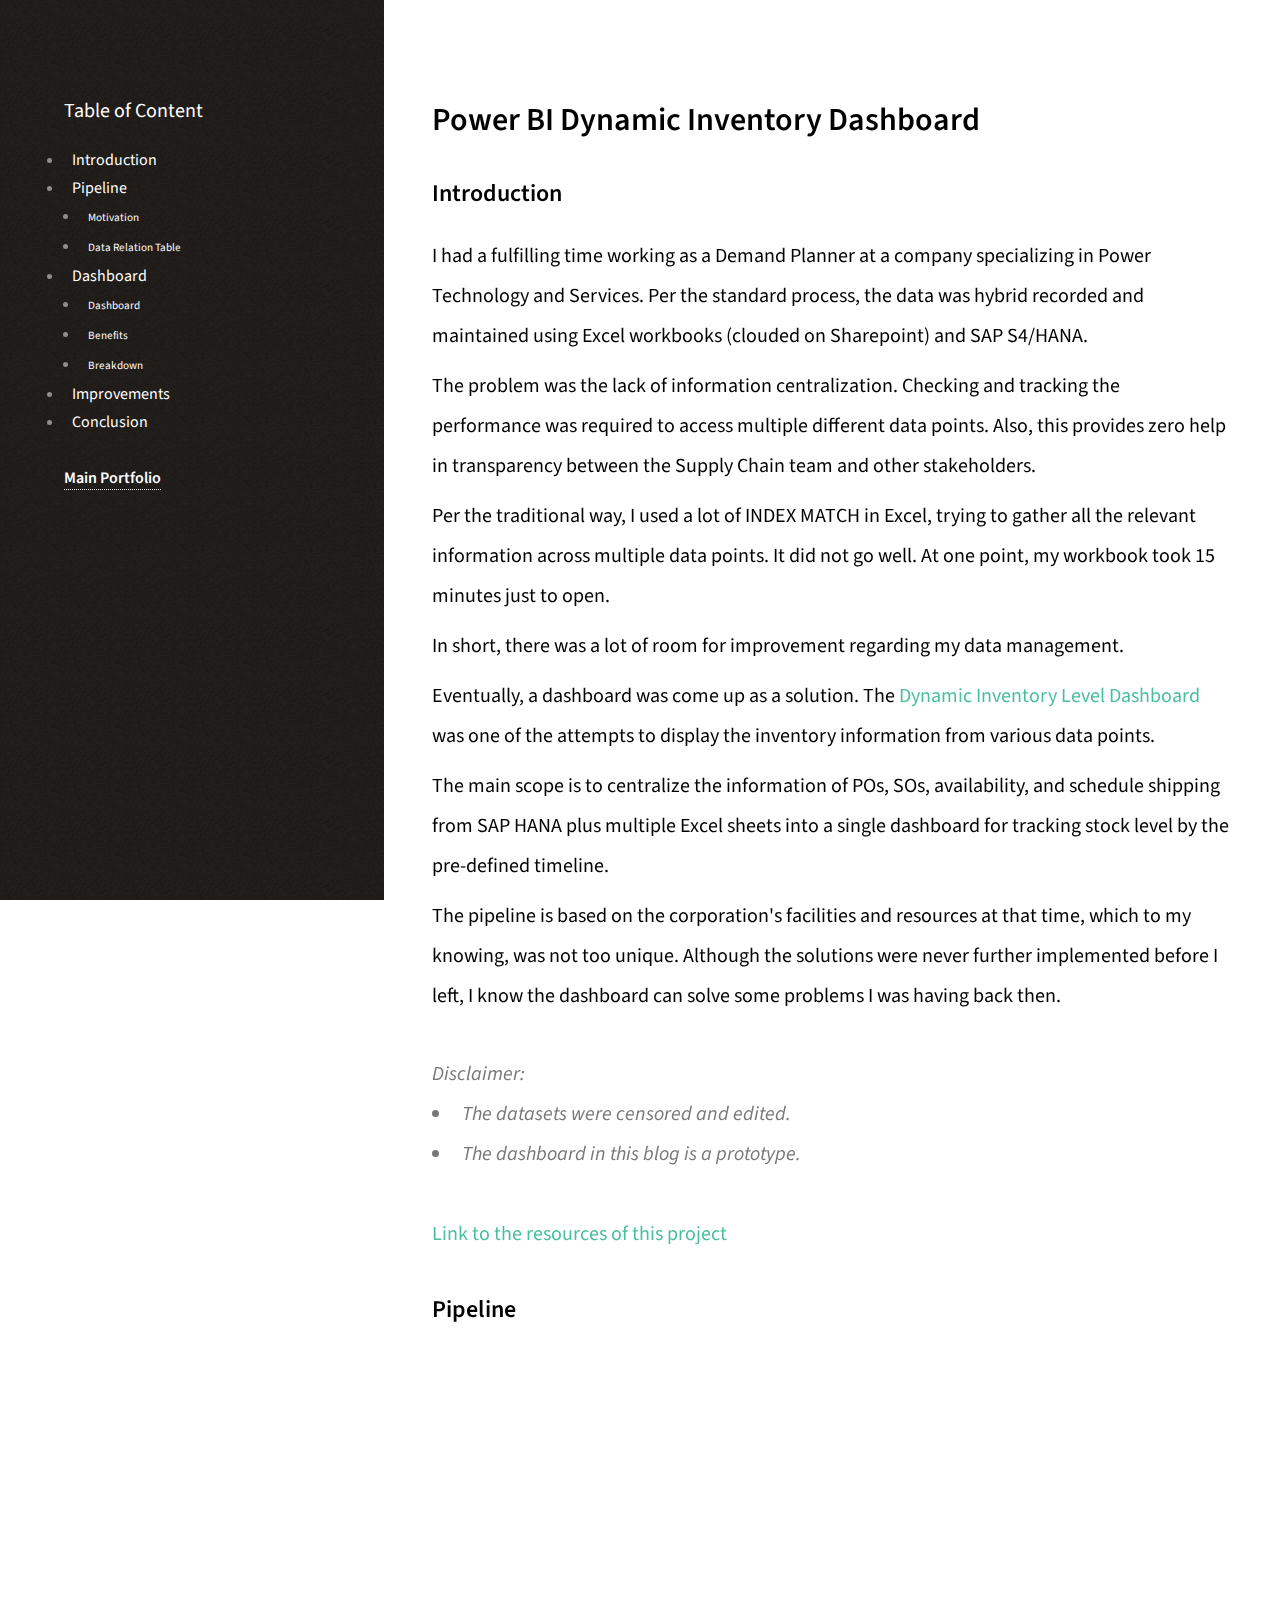
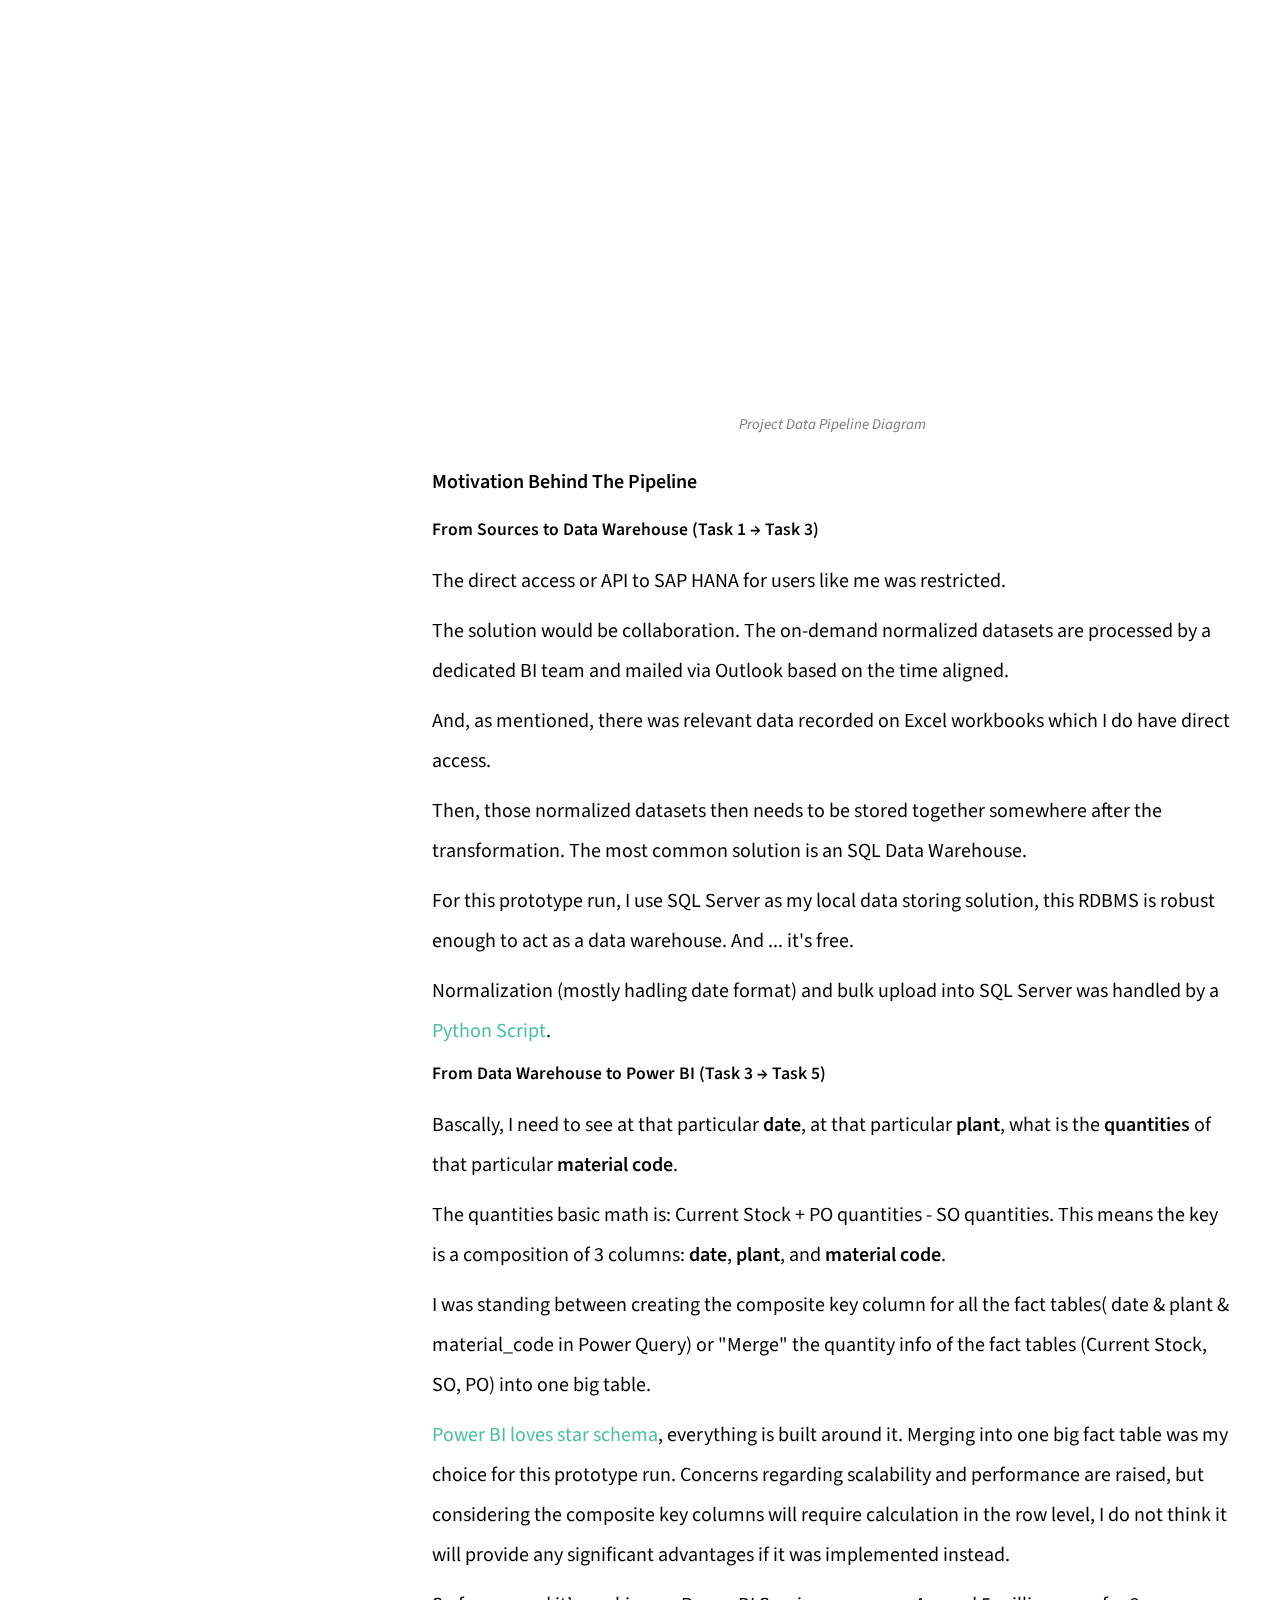
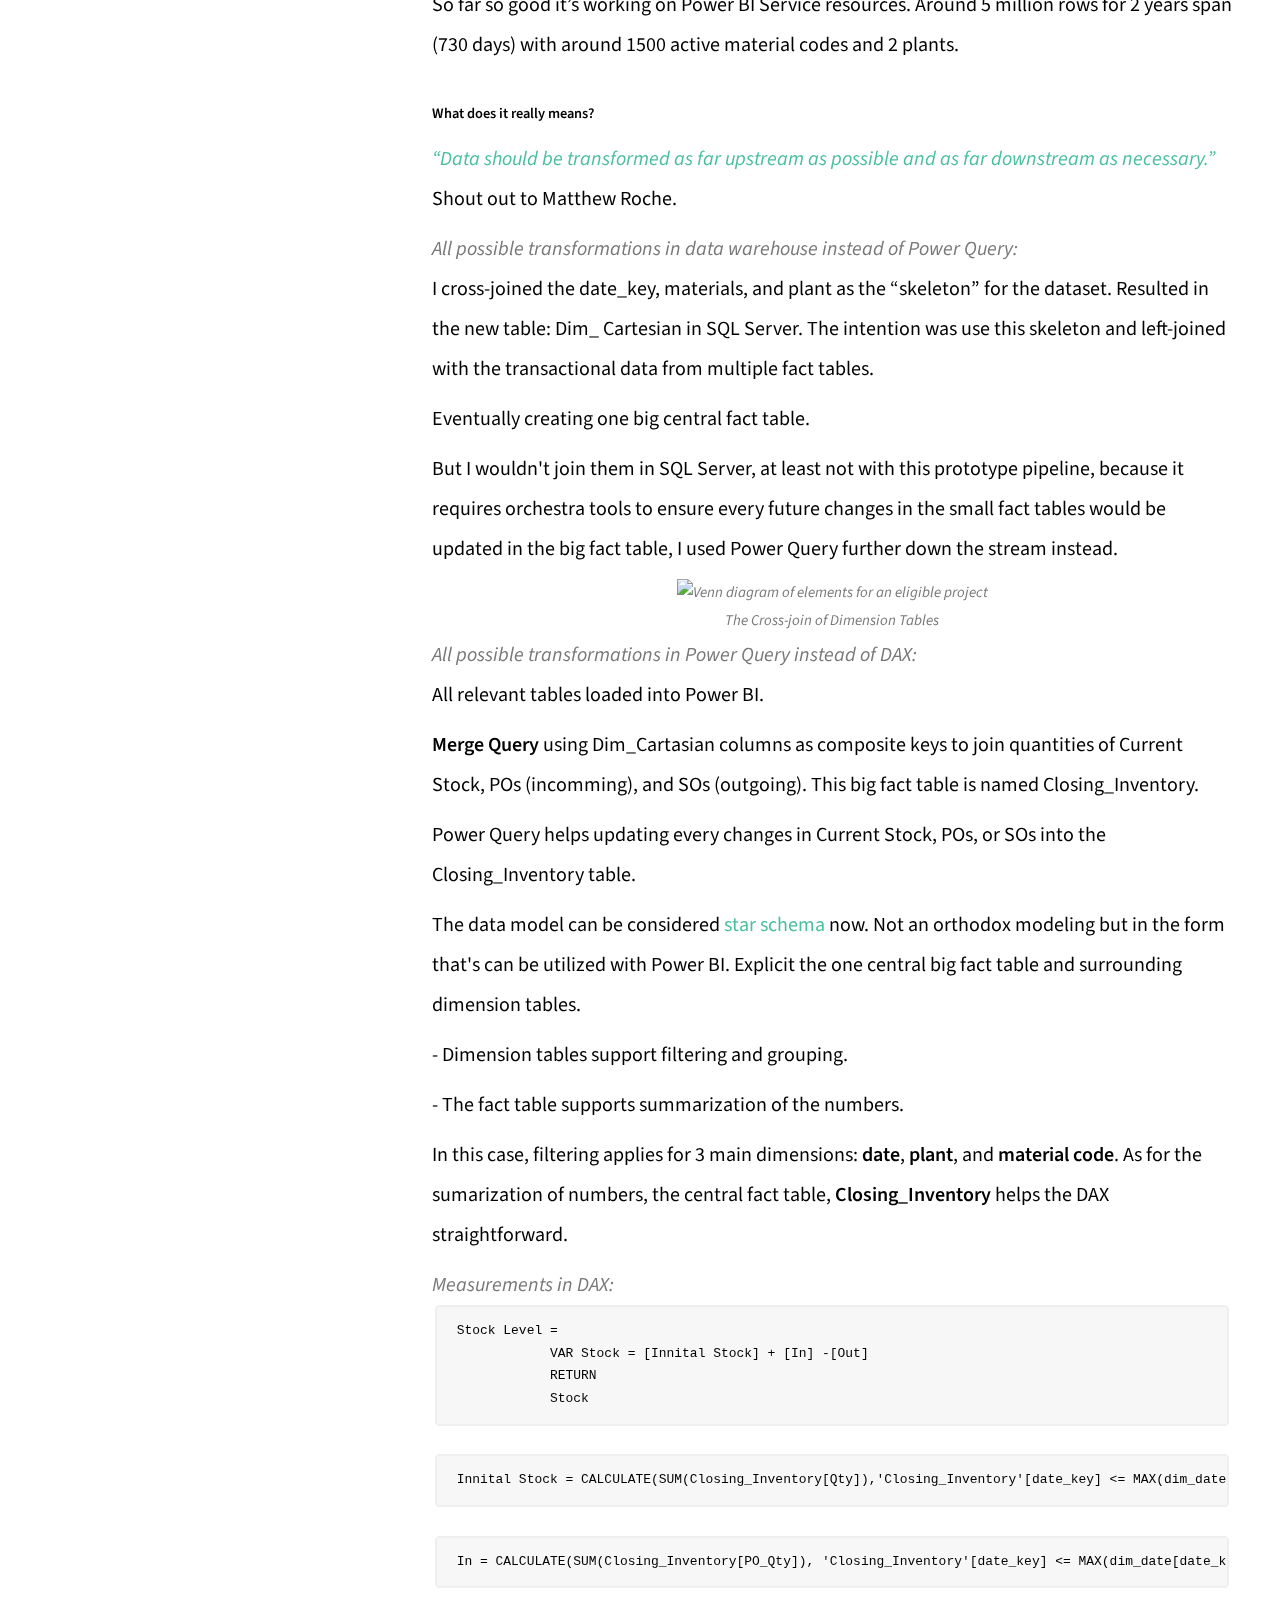
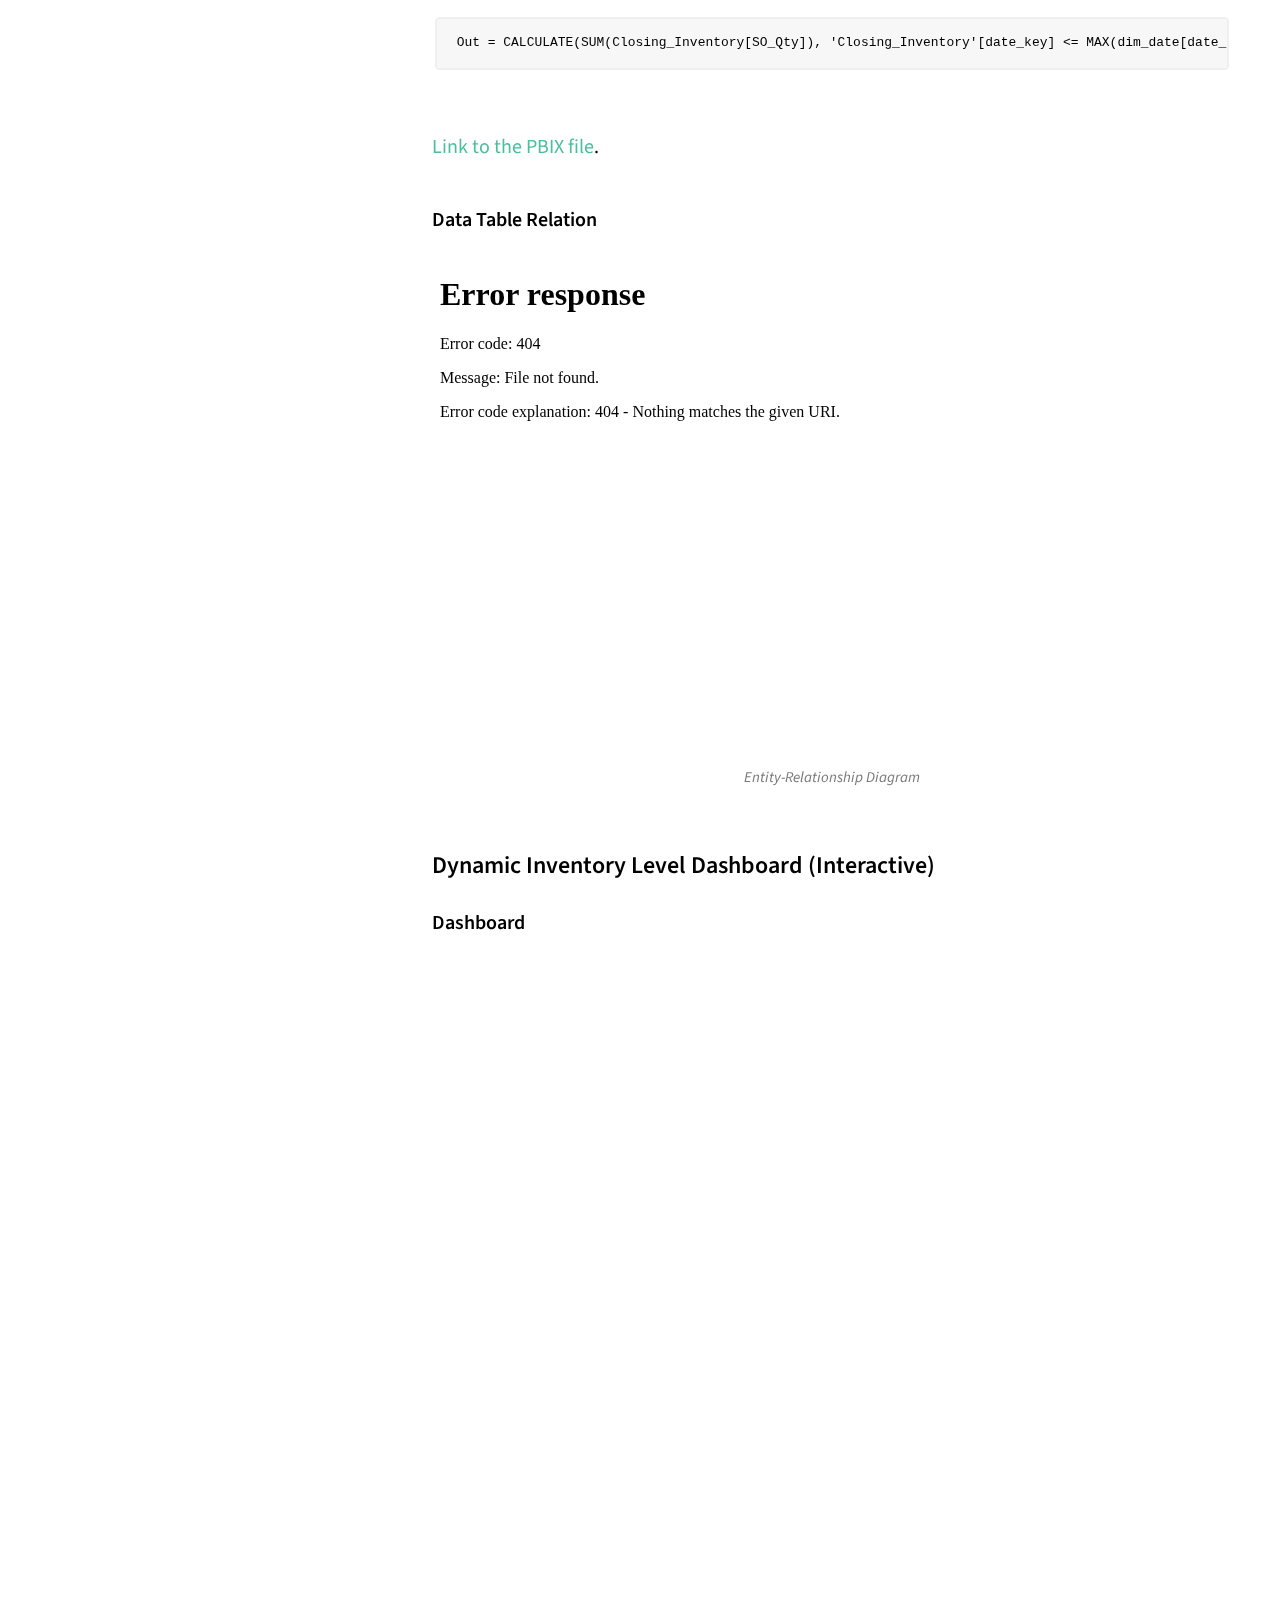
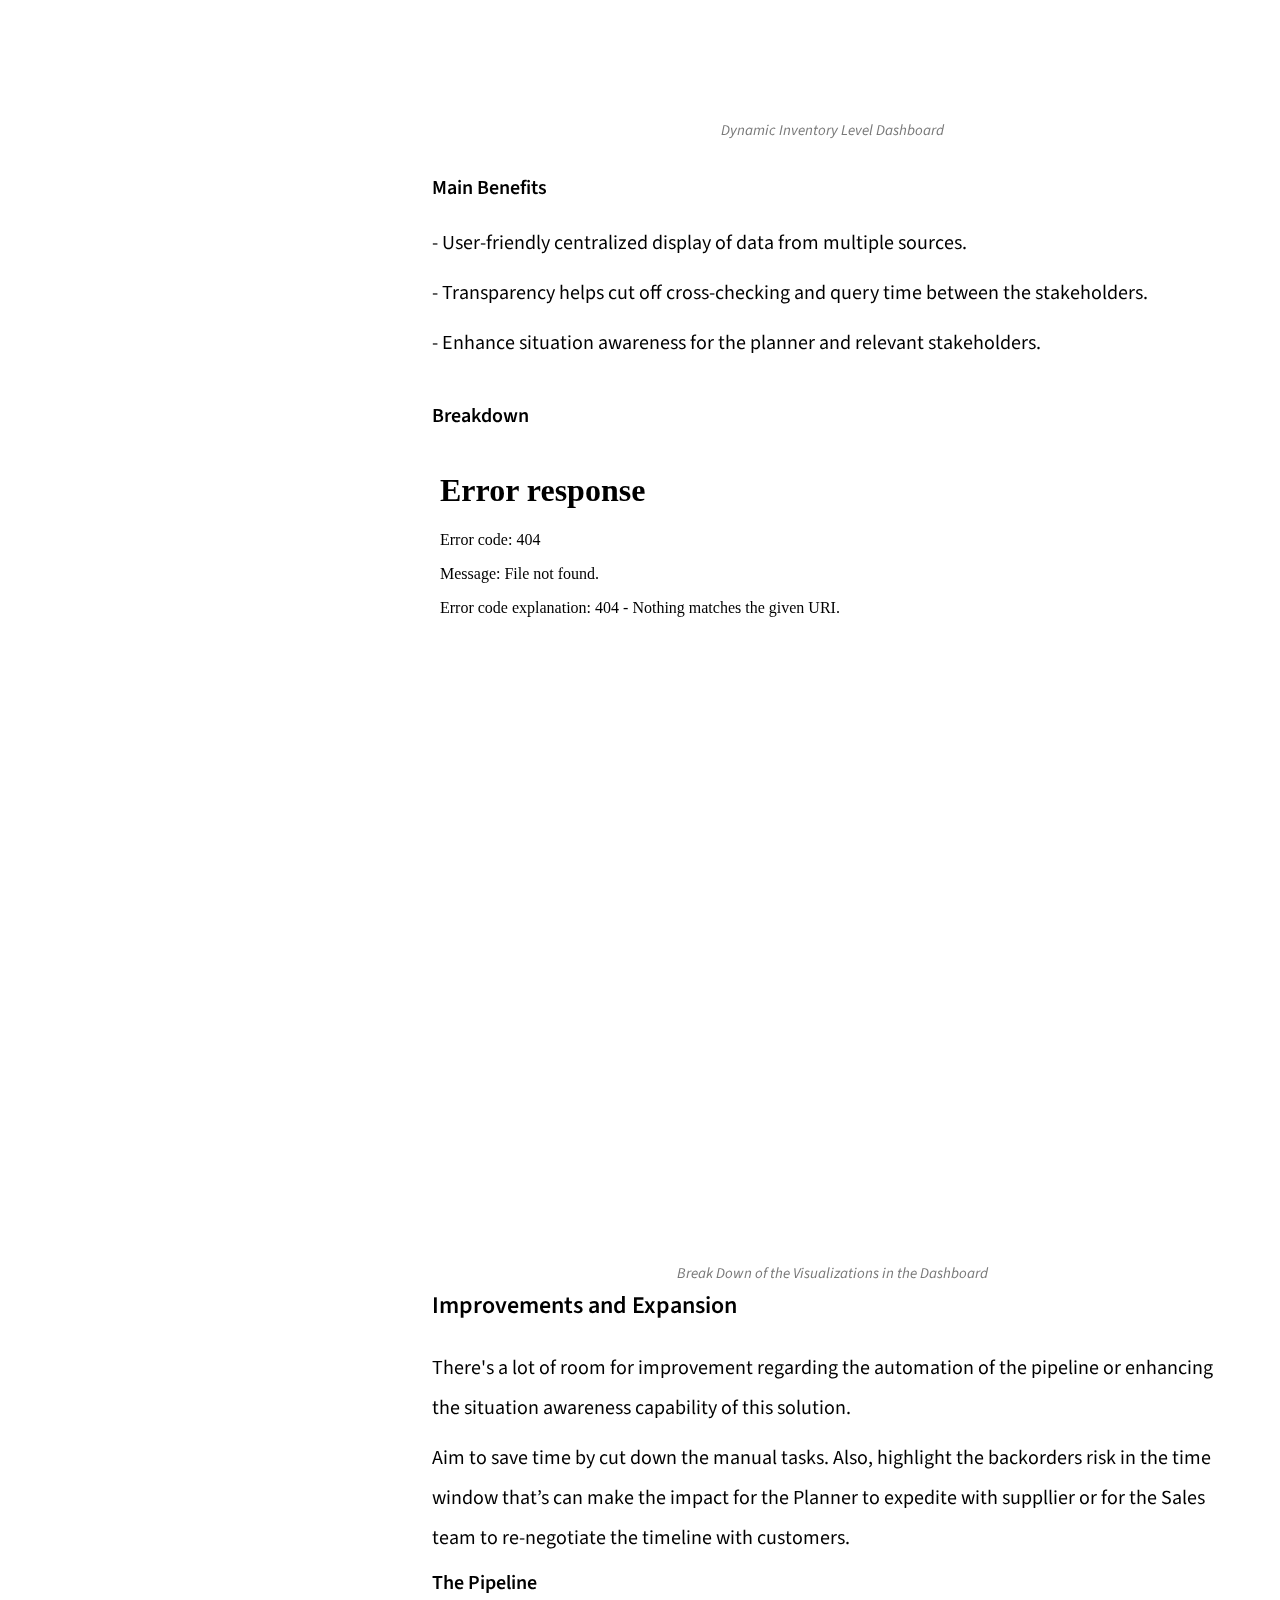
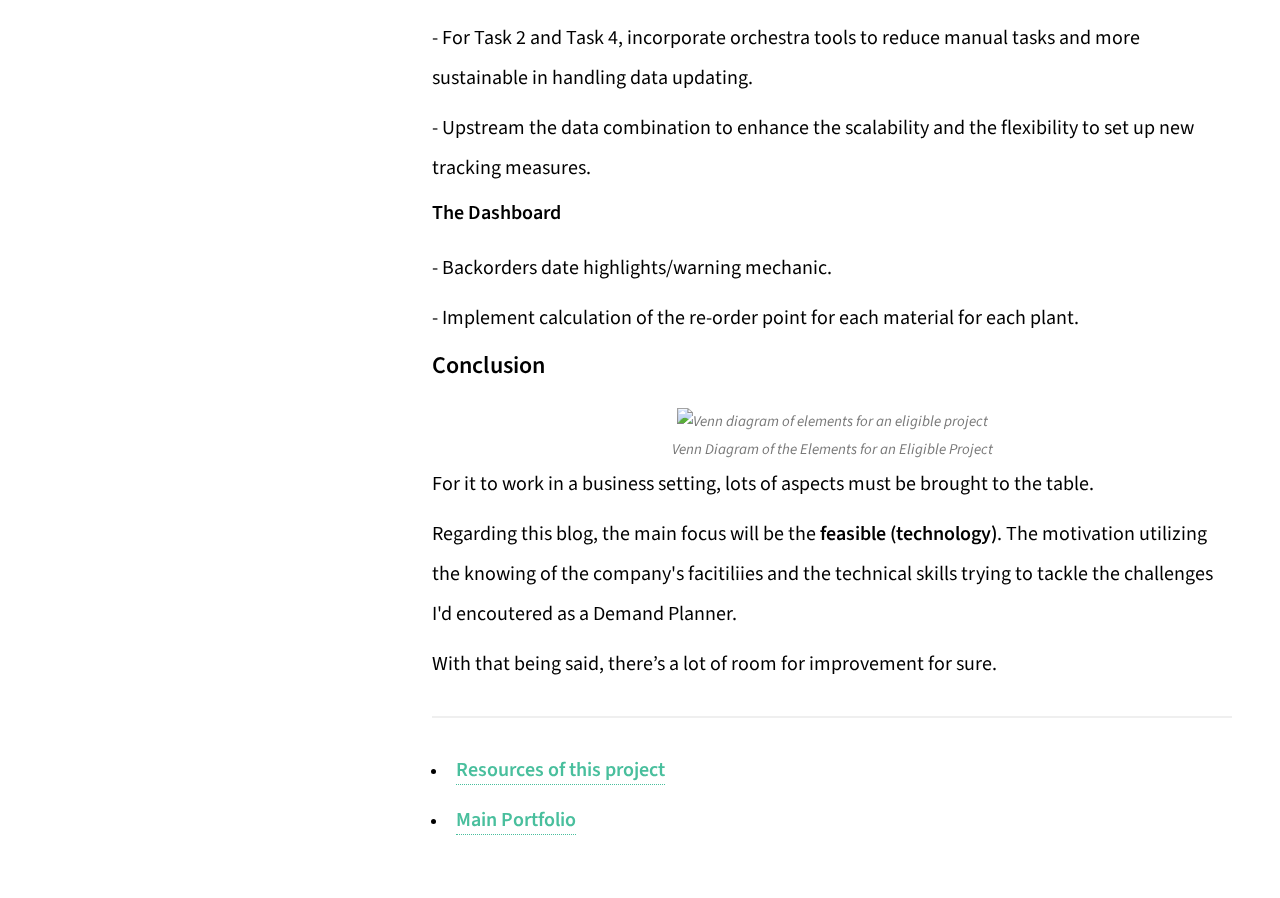
==== commit 53411602: "edit wording" ====
--- a/index.html
+++ b/index.html
@@ -32,18 +32,18 @@
     <div id="main">
         <h1 id ="title"><strong>Power BI Dynamic Inventory Dashboard</strong></h1>
         <h2 id="heading1"><strong>Introduction</strong></h2>
-        <p> I've had a good time working as a Demand Planner at a company niching Power Technology and Services. Per the standard process, the data was managed hybrid using Excel workbooks (clouded on Sharepoint) and SAP S4/HANA.
-        <p> The problem can be easily seen the information was lacking centralization. Checking and tracking are required to access multiple different data points. Also, this provides no help in transparency between the Supply Chain team and other stakeholders.</p>
-        <p> In short, the process consumed a lot of time and caused ineffectivity in communication.</p> 
-        <p> This blog is the suggested project delivering a <a href="#heading3">Dynamic Inventory Level Dashboard</a> as an attempt to display the relevant information from various data points and provide communication solutions regarding stock level.</p>
-        <p> The main scope is to centralize the information of POs, SOs, availability, schedule shipping from SAP HANA, and multiple Excel sheets into a single dashboard for tracking stock level by the pre-defined timeline.</p>
-        <p> The pipeline suggestion is based on the corporation's facility and doctrine, which to my knowing, is not too unique at all. Although the solutions were never further implemented before I left, I know this dashboard can solve a lot of the problems I was having back then.</p>
+        <p> I had a fulfilling time working as a Demand Planner at a company specializing in Power Technology and Services. Per the standard process, the data was hybrid recorded and maintained using Excel workbooks (clouded on Sharepoint) and SAP S4/HANA.</p>
+        <p> The problem was the lack of information centralization. Checking and tracking the performance was required to access multiple different data points. Also, this provides zero help in transparency between the Supply Chain team and other stakeholders. </p>
+        <p> Per the traditional way, I used a lot of INDEX MATCH in Excel, trying to gather all the relevant information across multiple data points. It did not go well. At one point, my workbook took 15 minutes just to open.</p>
+        <p> In short, there was a lot of room for improvement regarding my data management.</p>
+        <p> Eventually, a dashboard was come up as a solution. The <a href="#heading3">Dynamic Inventory Level Dashboard</a> was one of the attempts to display the inventory information from various data points.</p>
+        <p> The main scope is to centralize the information of POs, SOs, availability, and schedule shipping from SAP HANA plus multiple Excel sheets into a single dashboard for tracking stock level by the pre-defined timeline.</p>
+        <p> The pipeline is based on the corporation's facilities and resources at that time, which to my knowing, was not too unique. Although the solutions were never further implemented before I left, I know the dashboard can solve some problems I was having back then.</p>
         <br>
         <i> Disclaimer:<br>
             <ul>
-                <li> The data is a censored version of the business data.</li>
-                <li> The project was stopped when a prototype was built and was never further implemented.</li>
-                <li> The project was designed aiming to solve my problems as a Demand Planner in commercial and services context.</li>
+                <li> The datasets were censored and edited.</li>
+                <li> The dashboard in this blog is a prototype.</li>
             </ul> 
         </i>
         <br>
@@ -54,31 +54,40 @@
         <figcaption>Project Data Pipeline Diagram</figcaption>
         <br>
         <h3 id="subheading1"><strong>Motivation Behind The Pipeline</strong></h3>
-        <h4><strong>From Sources to Data Warehouse </strong></h4>
-        <p> The direct access or API to SAP HANA was restricted for users like me as a Demand Planner.</p>
-        <p>The solution was the delivery of normalized datasets automated by a dedicated BI team using the combination of their tools and Power Automate sending via Outlook mail aligned with the schedules.</p>
-        <p> Then...</p> 
-        <p> The data extracted needs to be stored and centralized after normalized together with some other Excel sheets on Sharepoint.</p>
-        <p> For this prototype run, I use SQL Server as my local data storing solution, acting as a data warehouse.</p>    
-        <p> A Python script was run to normalize and bulk upload into SQL Server.</p> <br>
-        <p><a href="https://github.com/thong-pm/Data_Port/blob/3ff81ccafc1e2a3c574b950cd28c1db15cd70bd8/Logistics%20Data%20Pipeline/script/script_bulk_upload.ipynb" target="_blank" >Link to the ETL 1 script</a>.</p>
-        <br>
-        <h4><strong>From Data Warehouse to Power BI</strong></h4>
-        <p> Bascally, I need to see at that particular <strong>date</strong>, at that particular <strong>plant</strong>, what is the <strong>quantities</strong> of that particular <strong>material code</strong> have after do the math: Base Stock + PO quantities - SO quantities.
-            This means the key is a composition of 3 columns: date, plant, and material code.</p>
-        <p> I was standing between creating the composite key column for all the fact tables( date & plant & material_code in Power Query) or "Merge" the quantities info of the fact tables into one big table.</p>
-        <p> Power BI loves star schema, everything is built around it. Merging into one big fact table was my choice for this prototype run. Concerns regarding scalability and performance are raised, but considering creating the composite key columns requires calculation in row level, I do not think it will provide any significant advantages if it was chosen.</p>
-        <p>But so far so good it’s running on Power BI Service resources. Around 5 million rows for 2 years span (730 days) with 3500 material codes and 2 plants.</p>
-        <p>Making sense for a prototype.</p>
+        <h4><strong>From Sources to Data Warehouse (Task 1 → Task 3) </strong></h4>
+        <p> The direct access or API to SAP HANA for users like me was restricted.</p>
+        <p> The solution would be collaboration. The on-demand normalized datasets are processed by a dedicated BI team and mailed via Outlook based on the time aligned.</p>
+        <p> And, as mentioned, there was relevant data recorded on Excel workbooks which I do have direct access.</p> 
+        <p> Then, those normalized datasets then needs to be stored together somewhere after the transformation. The most common solution is an SQL Data Warehouse.</p>
+        <p> For this prototype run, I use SQL Server as my local data storing solution, this RDBMS is robust enough to act as a data warehouse. And ... it's free.</p>
+        <p> Normalization (mostly hadling date format) and bulk upload into SQL Server was handled by a <a href="https://github.com/thong-pm/Data_Port/blob/3ff81ccafc1e2a3c574b950cd28c1db15cd70bd8/Logistics%20Data%20Pipeline/script/script_bulk_upload.ipynb" target="_blank" >Python Script</a>.</p> 
+        <h4><strong>From Data Warehouse to Power BI (Task 3 → Task 5)</strong></h4>
+        <p> Bascally, I need to see at that particular <strong>date</strong>, at that particular <strong>plant</strong>, what is the <strong>quantities</strong> of that particular <strong>material code</strong>.</p> 
+        <p>The quantities basic math is: Current Stock + PO quantities - SO quantities.
+            This means the key is a composition of 3 columns: <strong>date</strong>, <strong>plant</strong>, and <strong>material code</strong>.</p>
+        <p> I was standing between creating the composite key column for all the fact tables( date & plant & material_code in Power Query) or "Merge" the quantity info of the fact tables (Current Stock, SO, PO) into one big table.</p>
+        <p> <a href = "https://learn.microsoft.com/en-us/power-bi/guidance/star-schema">Power BI loves star schema</a>, everything is built around it. Merging into one big fact table was my choice for this prototype run. Concerns regarding scalability and performance are raised, but considering the composite key columns will require calculation in the row level, I do not think it will provide any significant advantages if it was implemented instead.</p>
+        <p> So far so good it’s working on Power BI Service resources. Around 5 million rows for 2 years span (730 days) with around 1500 active material codes and 2 plants.</p>
         <br>
         <h5><strong>What does it really means?</strong></h5>
         <p><i><a href="https://ssbipolar.com/2021/05/31/roches-maxim/" target="_blank" > “Data should be transformed as far upstream as possible and as far downstream as necessary.”</a></i>
          Shout out to Matthew Roche.</p>
         <i>All possible transformations in data warehouse instead of Power Query:</i>
-        <p>I cross-joined the date_key, materials, and plant as the “skeleton” for the dataset. Result in the new table: Dim_ Cartesian in SQL Server. This is everything I find can be done effectively in the data warehouse then move on downstream, Power BI</p> 
+        <p>I cross-joined the date_key, materials, and plant as the “skeleton” for the dataset. Resulted in the new table: Dim_ Cartesian in SQL Server. The intention was use this skeleton and left-joined with the transactional data from multiple fact tables.</p> 
+        <p>Eventually creating one big central fact table.</p> 
+        <p>But I wouldn't join them in SQL Server, at least not with this prototype pipeline, because it requires orchestra tools to ensure every future changes in the small fact tables would be updated in the big fact table, I used Power Query further down the stream instead.</p>
+        <figure>
+            <img src="assets/viz/cross-join-diagram.png" alt="Venn diagram of elements for an eligible project" width="500">
+            <figcaption>The Cross-join of Dimension Tables</figcaption>
+        </figure> 
         <i>All possible transformations in Power Query instead of DAX:</i>
-        <p>All relevant tables loaded into Power BI. 
-         I perform merge query using Dim_Cartasian columns as composite keys to join quantities of base stock, POs on an available date, and SOs sold date at plants. This could be handled by Power Query, to help simplify the DAX further down the stream.</p>
+        <p>All relevant tables loaded into Power BI.</p>
+        <p><strong>Merge Query</strong> using Dim_Cartasian columns as composite keys to join quantities of Current Stock, POs (incomming), and SOs (outgoing). This big fact table is named Closing_Inventory.</p>
+        <p>Power Query helps updating every changes in Current Stock, POs, or SOs into the Closing_Inventory table.</p>
+        <p>The data model can be considered <a href="#subheading2">star schema</a> now. Not an orthodox modeling but in the form that's can be utilized with Power BI. Explicit the one central big fact table and surrounding dimension tables.</p>
+        <p>- Dimension tables support filtering and grouping.</p>
+        <p>- The fact table supports summarization of the numbers.</p>
+        <p>In this case, filtering applies for 3 main dimensions: <strong>date</strong>, <strong>plant</strong>, and <strong>material code</strong>. As for the sumarization of numbers, the central fact table, <strong>Closing_Inventory</strong> helps the DAX straightforward.</p>
         <i>Measurements in DAX:</i>
         <pre><code>Stock Level = 
             VAR Stock = [Innital Stock] + [In] -[Out]
@@ -102,30 +111,32 @@
         <br>
         <h3 id="subheading4"><strong>Main Benefits</strong></h3>
         <p>- User-friendly centralized display of data from multiple sources.</p>
-        <p>- Transparency ⇒ cut off cross-checking time between Supply Chain team and other stakeholders.</p>
+        <p>- Transparency helps cut off cross-checking and query time between the stakeholders.</p>
         <p>- Enhance situation awareness for the planner and relevant stakeholders.</p>
         <br>
         <h3 id="subheading5"><strong>Breakdown</strong></h3>
         <iframe src="assets/viz/elaborate.html" width="1100" height="800" frameborder="0"></iframe>
         <figcaption>Break Down of the Visualizations in the Dashboard</figcaption>
         <h2 id="heading4"><strong>Improvements and Expansion</strong></h2>
-        <p>There's a lot of room for improvement regarding the automation of the pipeline or the situation awareness and communication capability of the dashboard.</p>
-        <p>Aim to save time by cut down the manual task. Also, ping the problem in the time window that’s can make the impact for the Planner to expedite with suppllier or for the Sales team to re-negotiate the timeline with customers.</p>
-        <h3 id="subheading6"><strong>The Pipelines</strong></h3>
-        <p>For Task 2 and 4, incorporate orchestra tools to reduce manual tasks.</p>
+        <p>There's a lot of room for improvement regarding the automation of the pipeline or enhancing the situation awareness capability of this solution.</p>
+        <p>Aim to save time by cut down the manual tasks. Also, highlight the backorders risk in the time window that’s can make the impact for the Planner to expedite with suppllier or for the Sales team to re-negotiate the timeline with customers.</p>
+        <h3 id="subheading6"><strong>The Pipeline</strong></h3>
+        <p>- For Task 2 and Task 4, incorporate orchestra tools to reduce manual tasks and more sustainable in handling data updating.</p>
+        <p>- Upstream the data combination to enhance the scalability and the flexibility to set up new tracking measures.</p>
         <h3 id="subheading7"><strong>The Dashboard</strong></h3>
-        <p>Backorders date highlights.</p>
-        <p>Calculate re-order point for each material for each plant.</p>
+        <p>- Backorders date highlights/warning mechanic.</p>
+        <p>- Implement calculation of the re-order point for each material for each plant.</p>
         <h2 id="heading5"><strong>Conclusion</strong></h2>
         <figure>
         <img src="assets/viz/venn_project_eligible.png" alt="Venn diagram of elements for an eligible project" width="320">
         <figcaption>Venn Diagram of the Elements for an Eligible Project</figcaption>
         </figure>
         <p>For it to work in a business setting, lots of aspects must be brought to the table.</p>
-        <p>Regarding this blog, the main focus will be the technology. While has been working as a demand planner, I know it’s satisfied some of my needs, but there’s a lot of room for improvement for sure.</p>
+        <p>Regarding this blog, the main focus will be the <strong>feasible (technology)</strong>. The motivation utilizing the knowing of the company's facitiliies and the technical skills trying to tackle the challenges I'd encoutered as a Demand Planner.</p>
+        <p>With that being said, there’s a lot of room for improvement for sure.</p>
         <hr>
         <ul>
-            <li><p><a href="https://github.com/thong-pm/Data_Port/tree/main/Logistics%20Data%20Pipeline" target="_blank" ><strong>Link to the resources of this project</strong></a></p></li>
+            <li><p><a href="https://github.com/thong-pm/Data_Port/tree/main/Logistics%20Data%20Pipeline" target="_blank" ><strong>Resources of this project</strong></a></p></li>
             <li><p><a href="https://thong-pm.github.io/" target="_blank" ><strong>Main Portfolio</strong></a></p></li>
         </ul>
     </div>
--- a/assets/css/main.css
+++ b/assets/css/main.css
@@ -23,7 +23,9 @@
 	border: 0;
 	font-size: 100%;
 	font: inherit;
-	vertical-align: baseline;}
+	/* vertical-align: baseline; */
+
+}
 
 article, aside, details, figcaption, figure,
 footer, header, hgroup, menu, nav, section {
@@ -3120,7 +3122,7 @@
 				left: auto;
 				padding: 6em 4em;
 				position: relative;
-				text-align: center;
+				text-align: left;
 				top: auto;
 				width: 100%;
 				display: block;
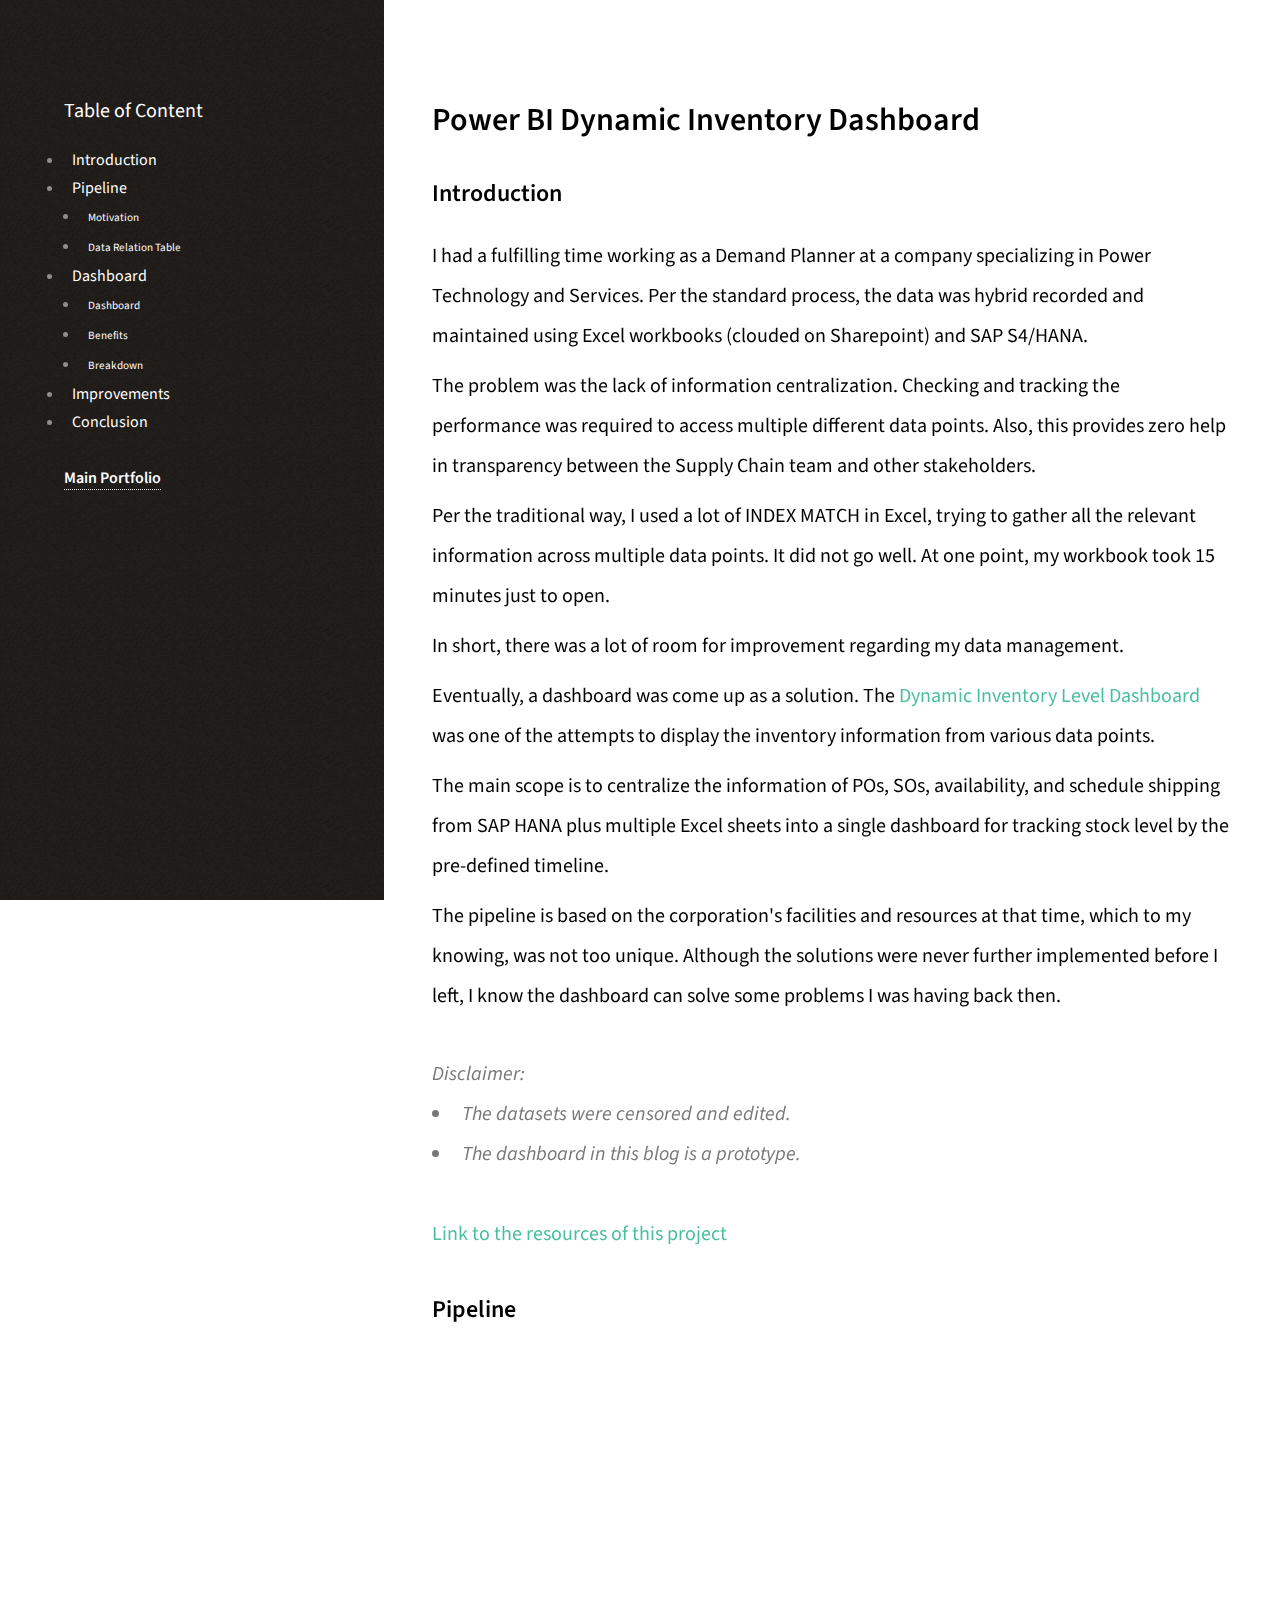
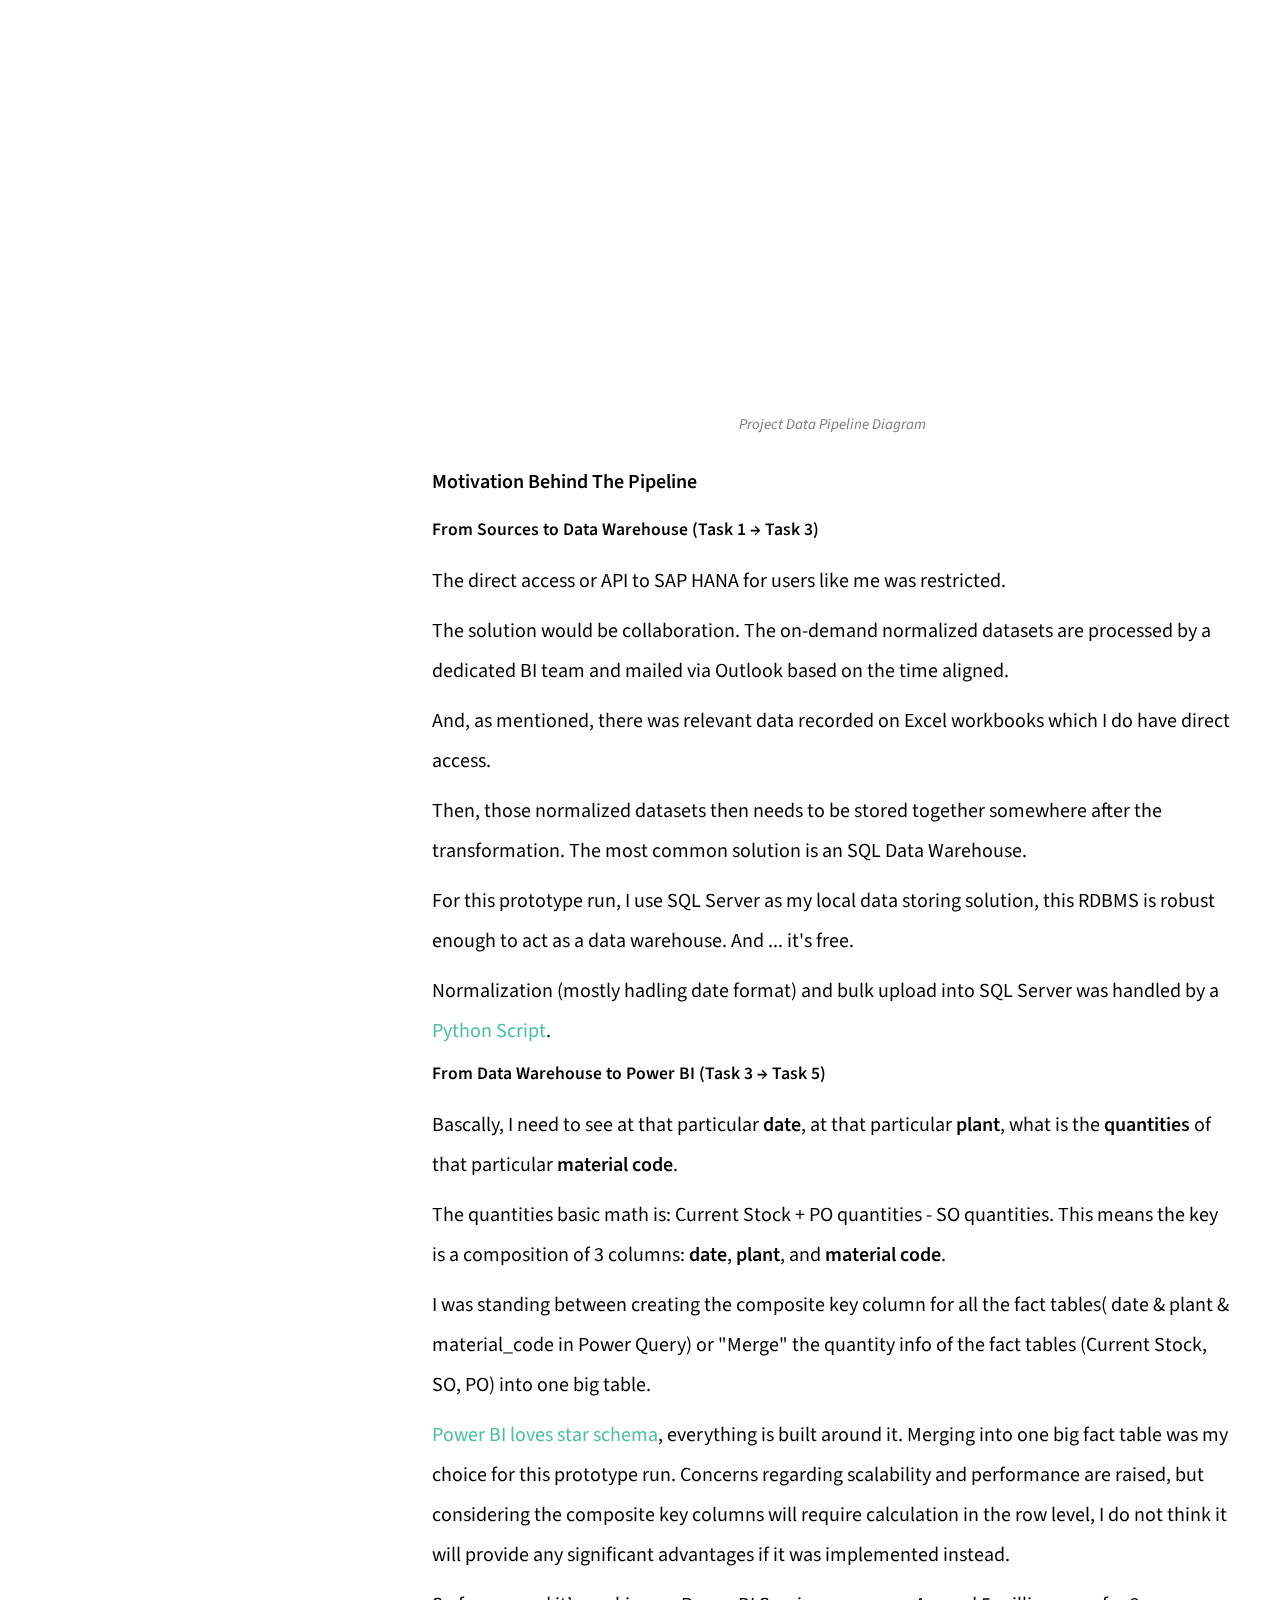
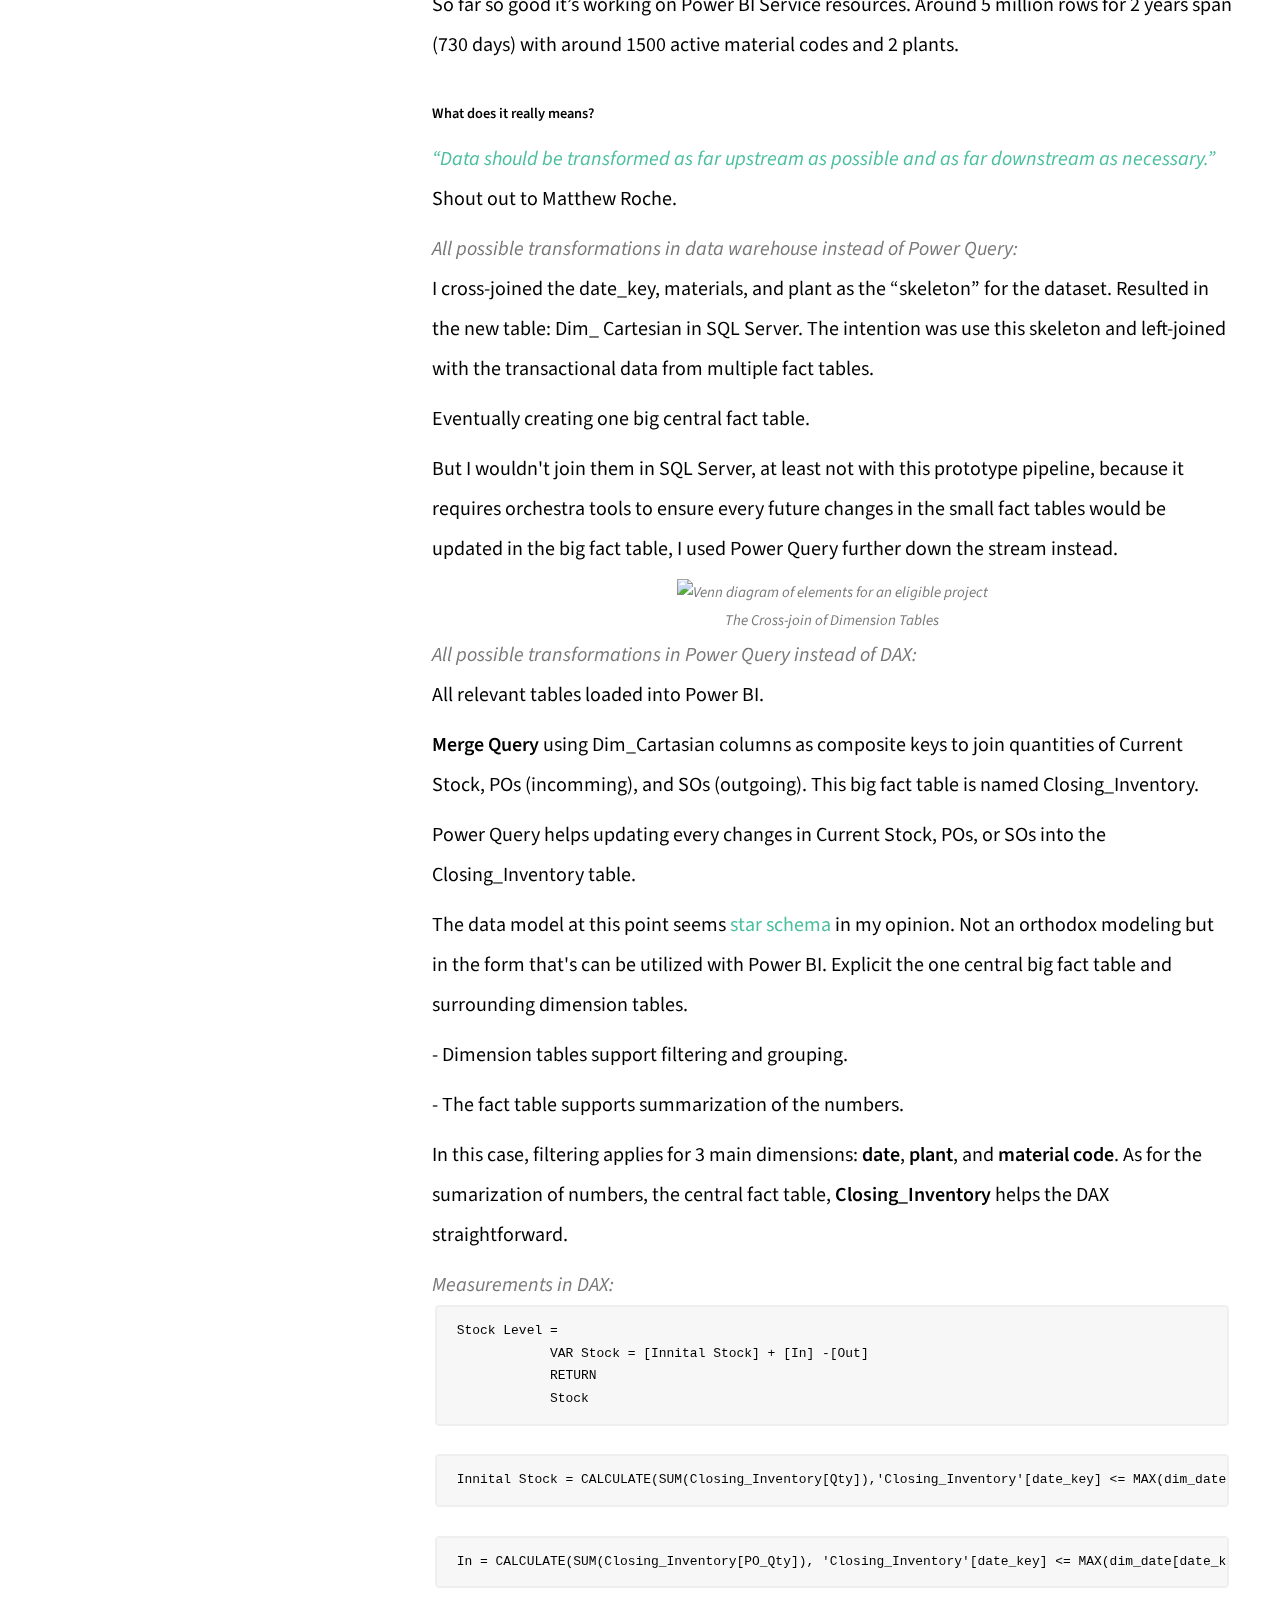
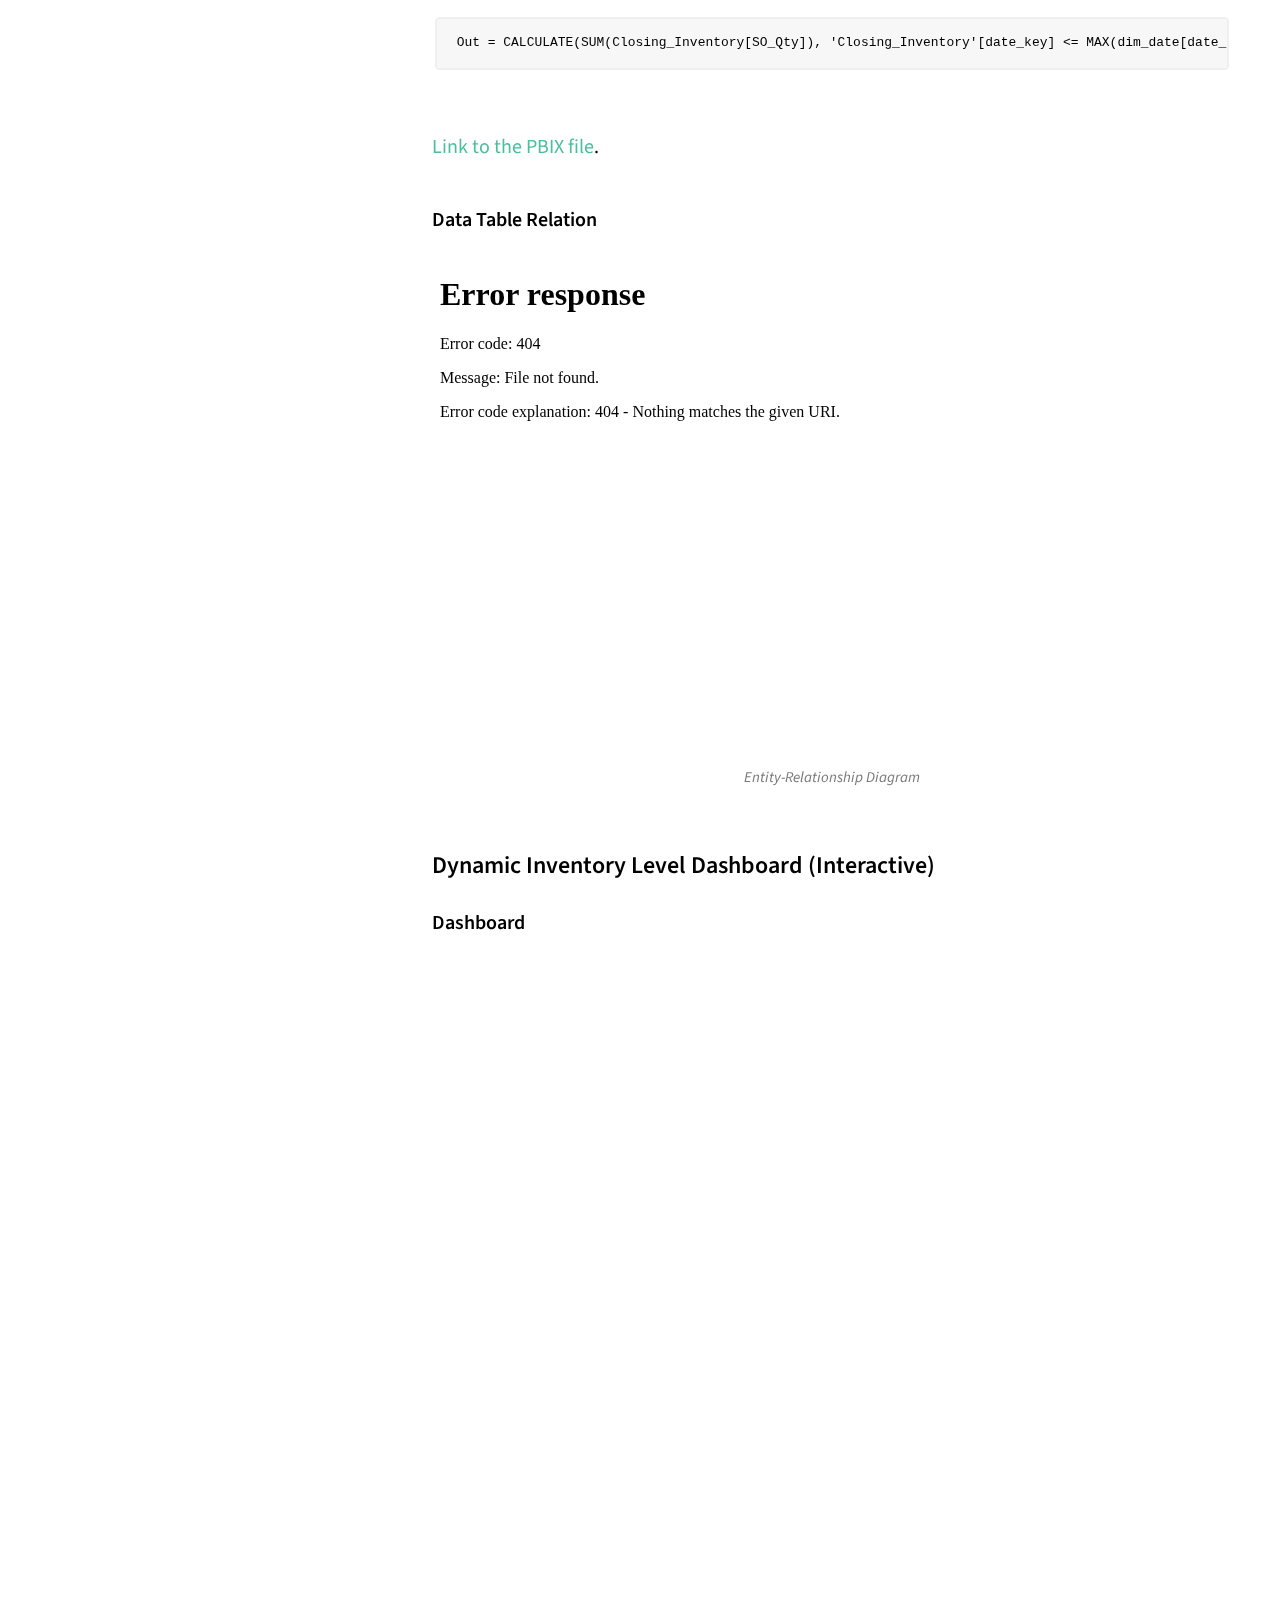
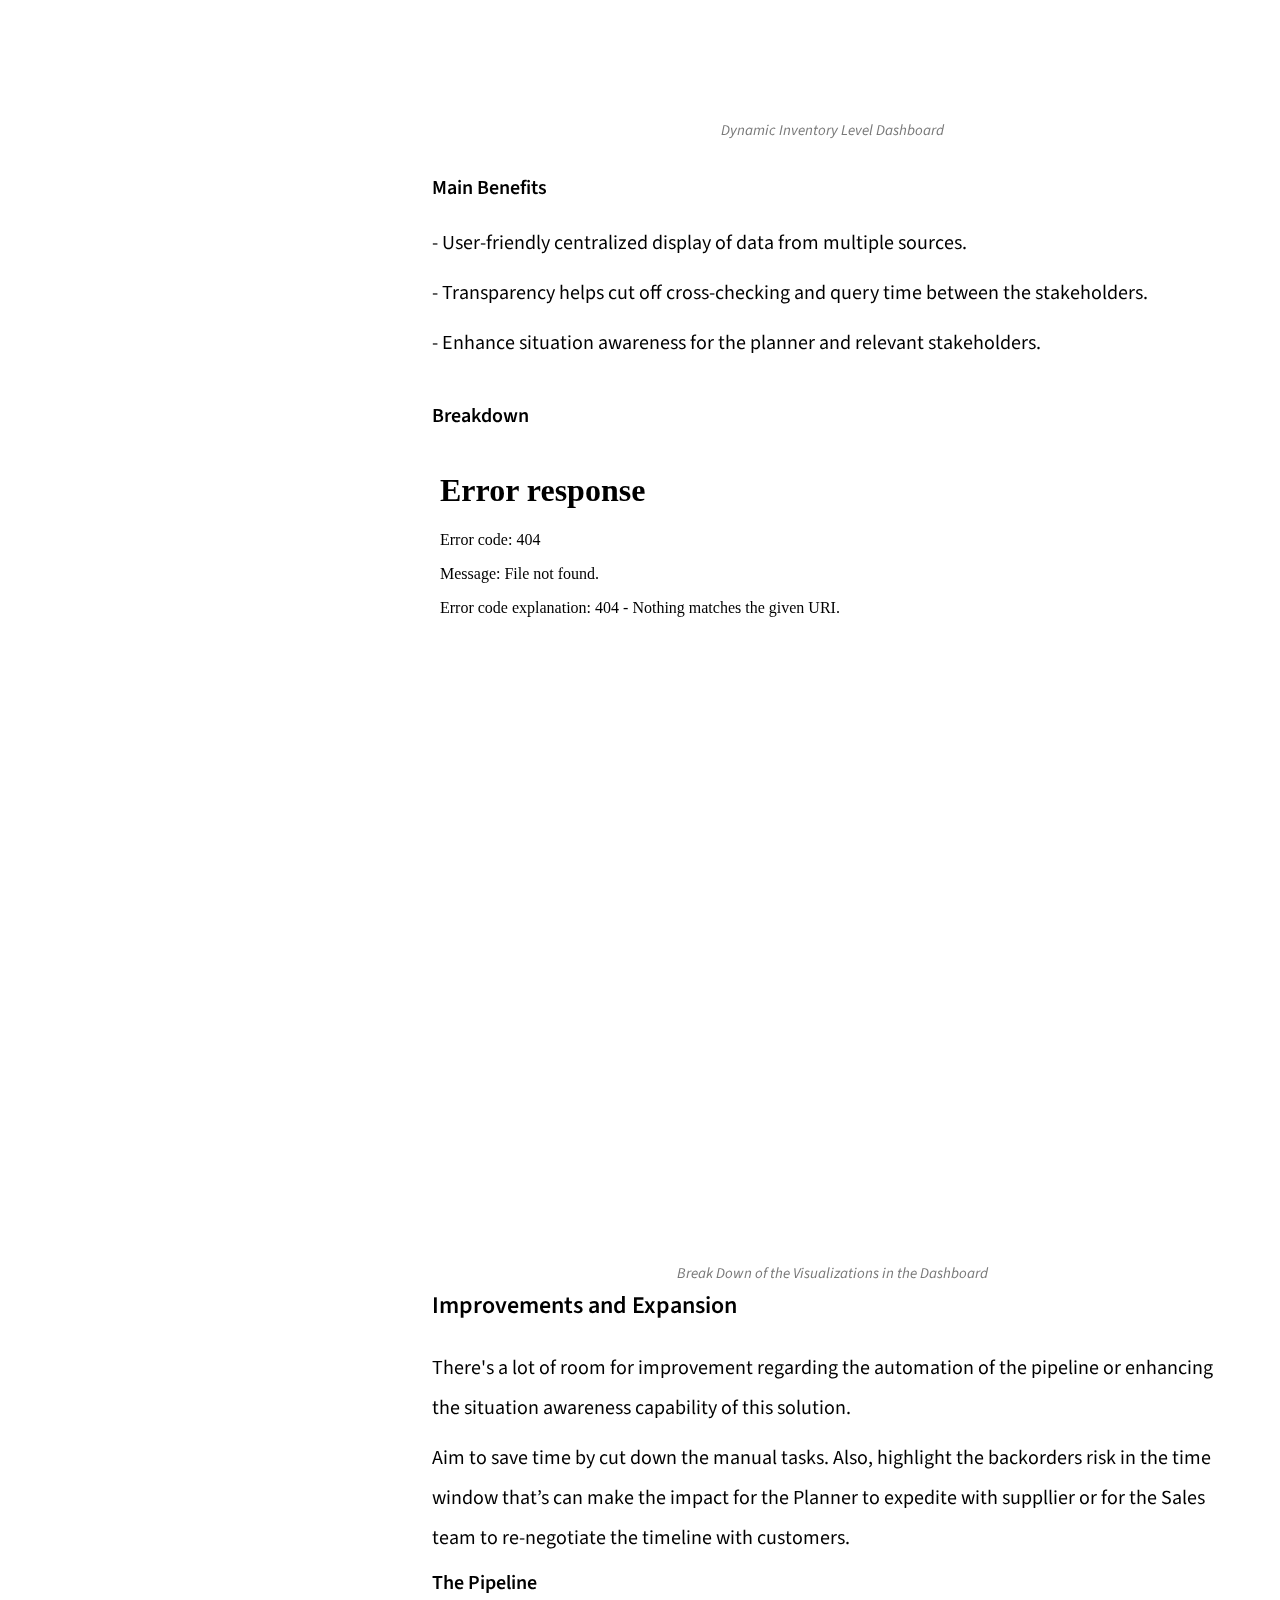
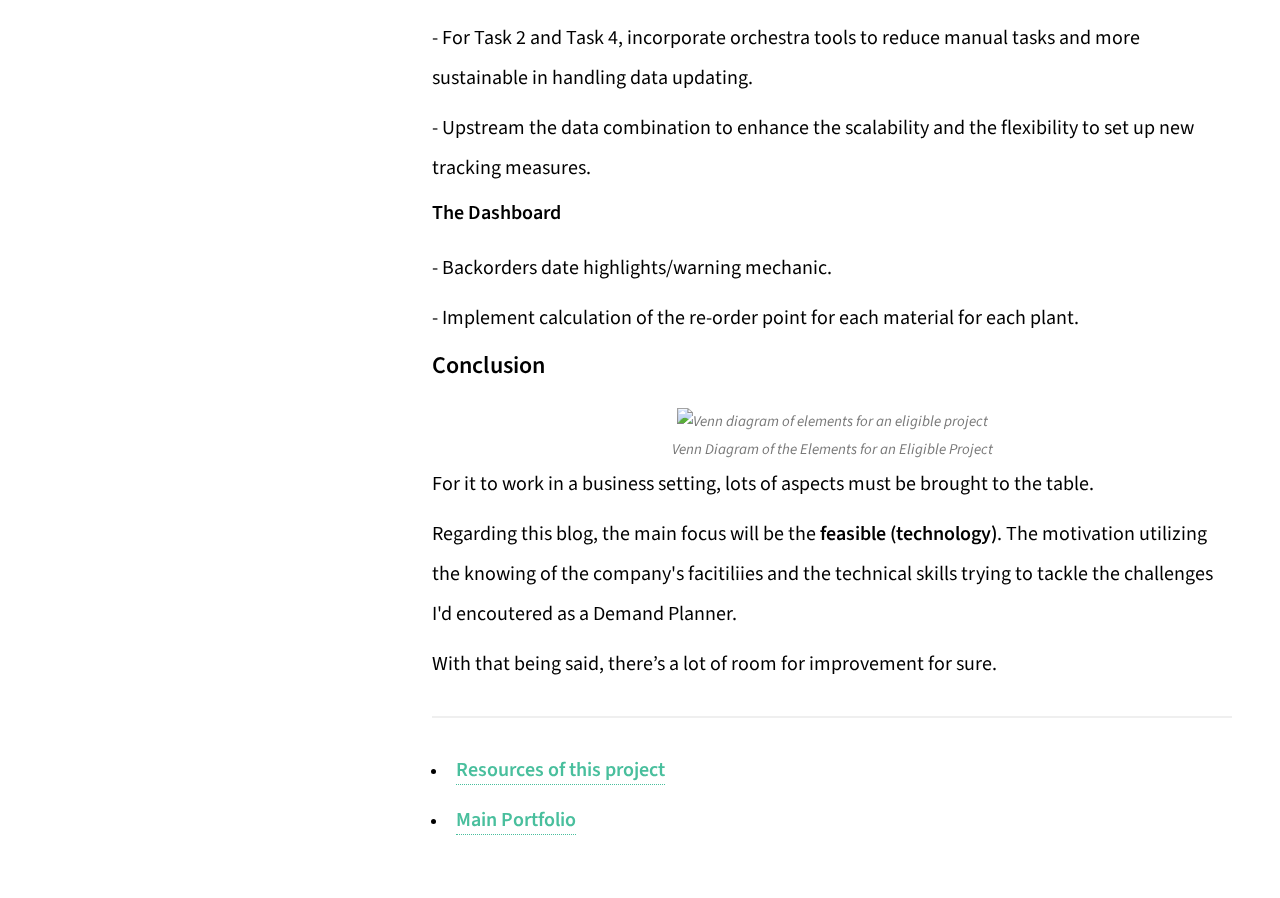
==== commit d6d41128: "edit wording" ====
--- a/index.html
+++ b/index.html
@@ -84,7 +84,7 @@
         <p>All relevant tables loaded into Power BI.</p>
         <p><strong>Merge Query</strong> using Dim_Cartasian columns as composite keys to join quantities of Current Stock, POs (incomming), and SOs (outgoing). This big fact table is named Closing_Inventory.</p>
         <p>Power Query helps updating every changes in Current Stock, POs, or SOs into the Closing_Inventory table.</p>
-        <p>The data model can be considered <a href="#subheading2">star schema</a> now. Not an orthodox modeling but in the form that's can be utilized with Power BI. Explicit the one central big fact table and surrounding dimension tables.</p>
+        <p>The data model at this point seems <a href="#subheading2">star schema</a> in my opinion. Not an orthodox modeling but in the form that's can be utilized with Power BI. Explicit the one central big fact table and surrounding dimension tables.</p>
         <p>- Dimension tables support filtering and grouping.</p>
         <p>- The fact table supports summarization of the numbers.</p>
         <p>In this case, filtering applies for 3 main dimensions: <strong>date</strong>, <strong>plant</strong>, and <strong>material code</strong>. As for the sumarization of numbers, the central fact table, <strong>Closing_Inventory</strong> helps the DAX straightforward.</p>
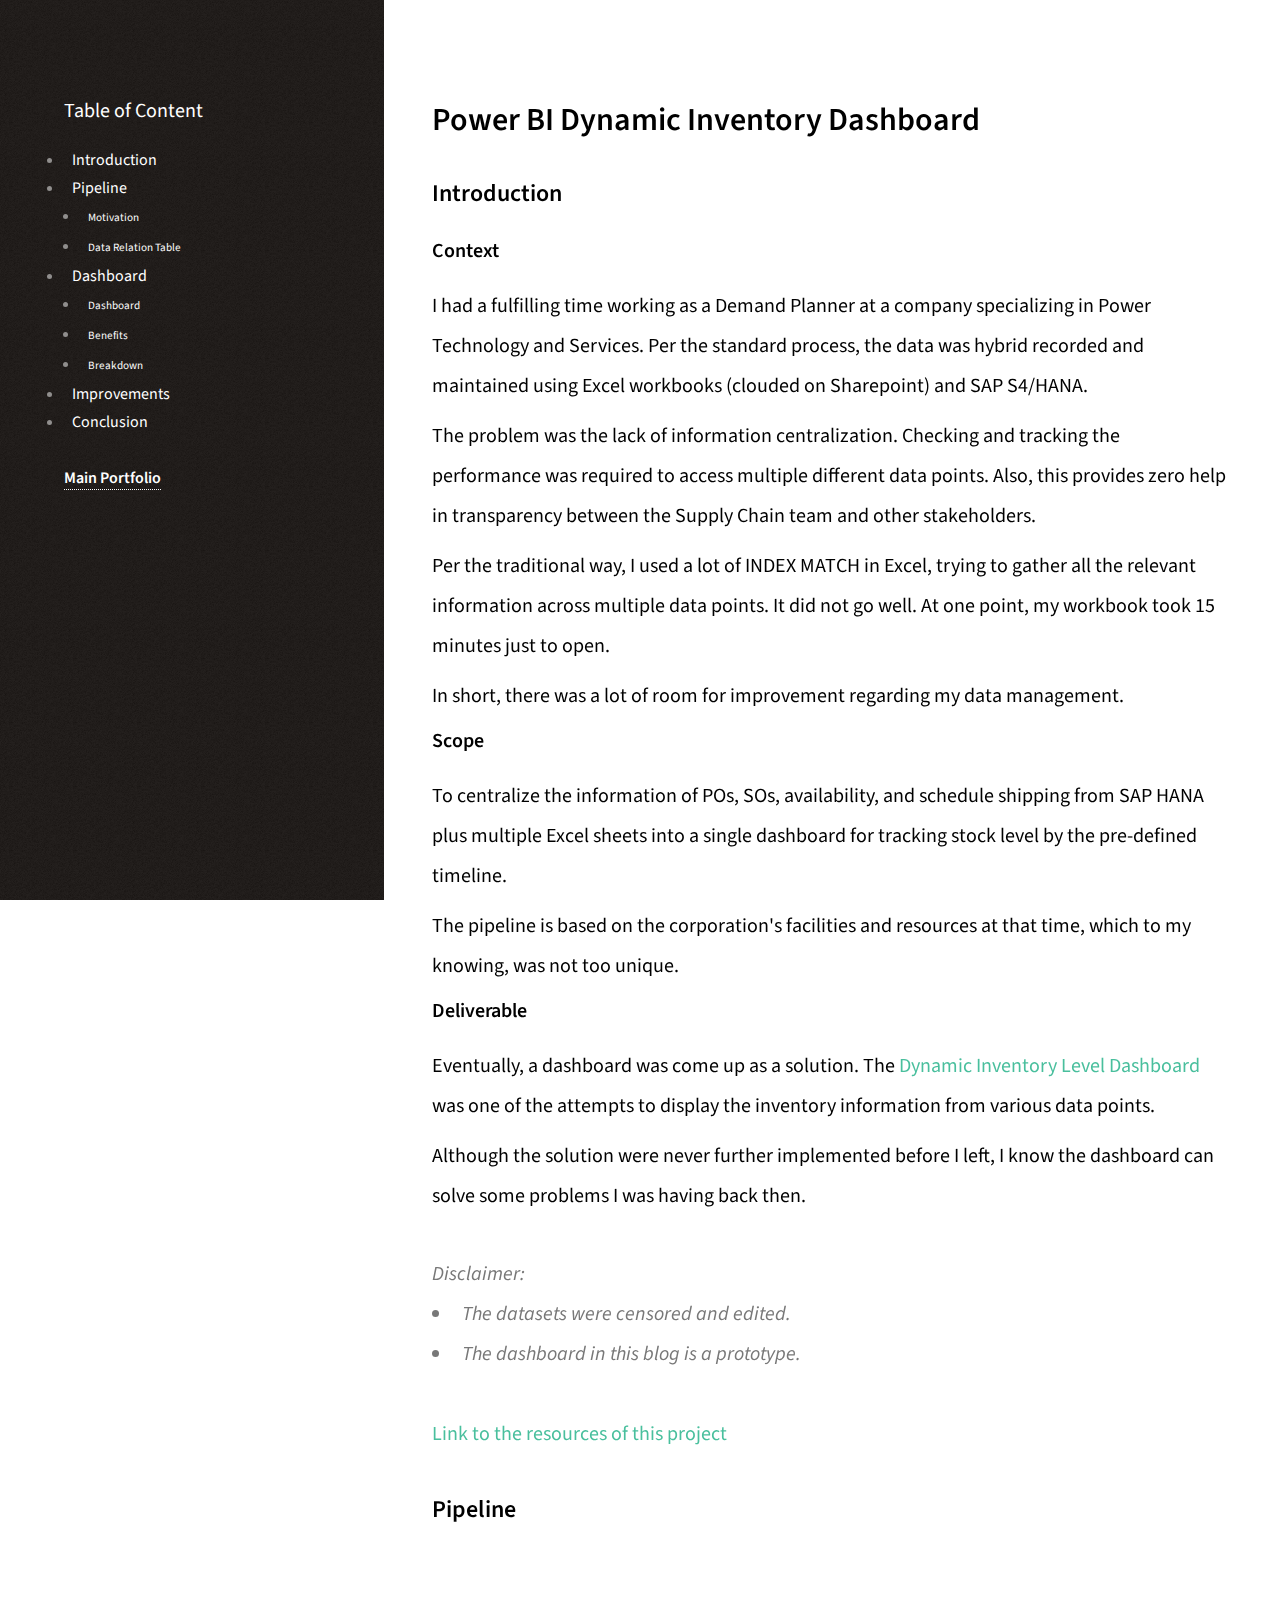
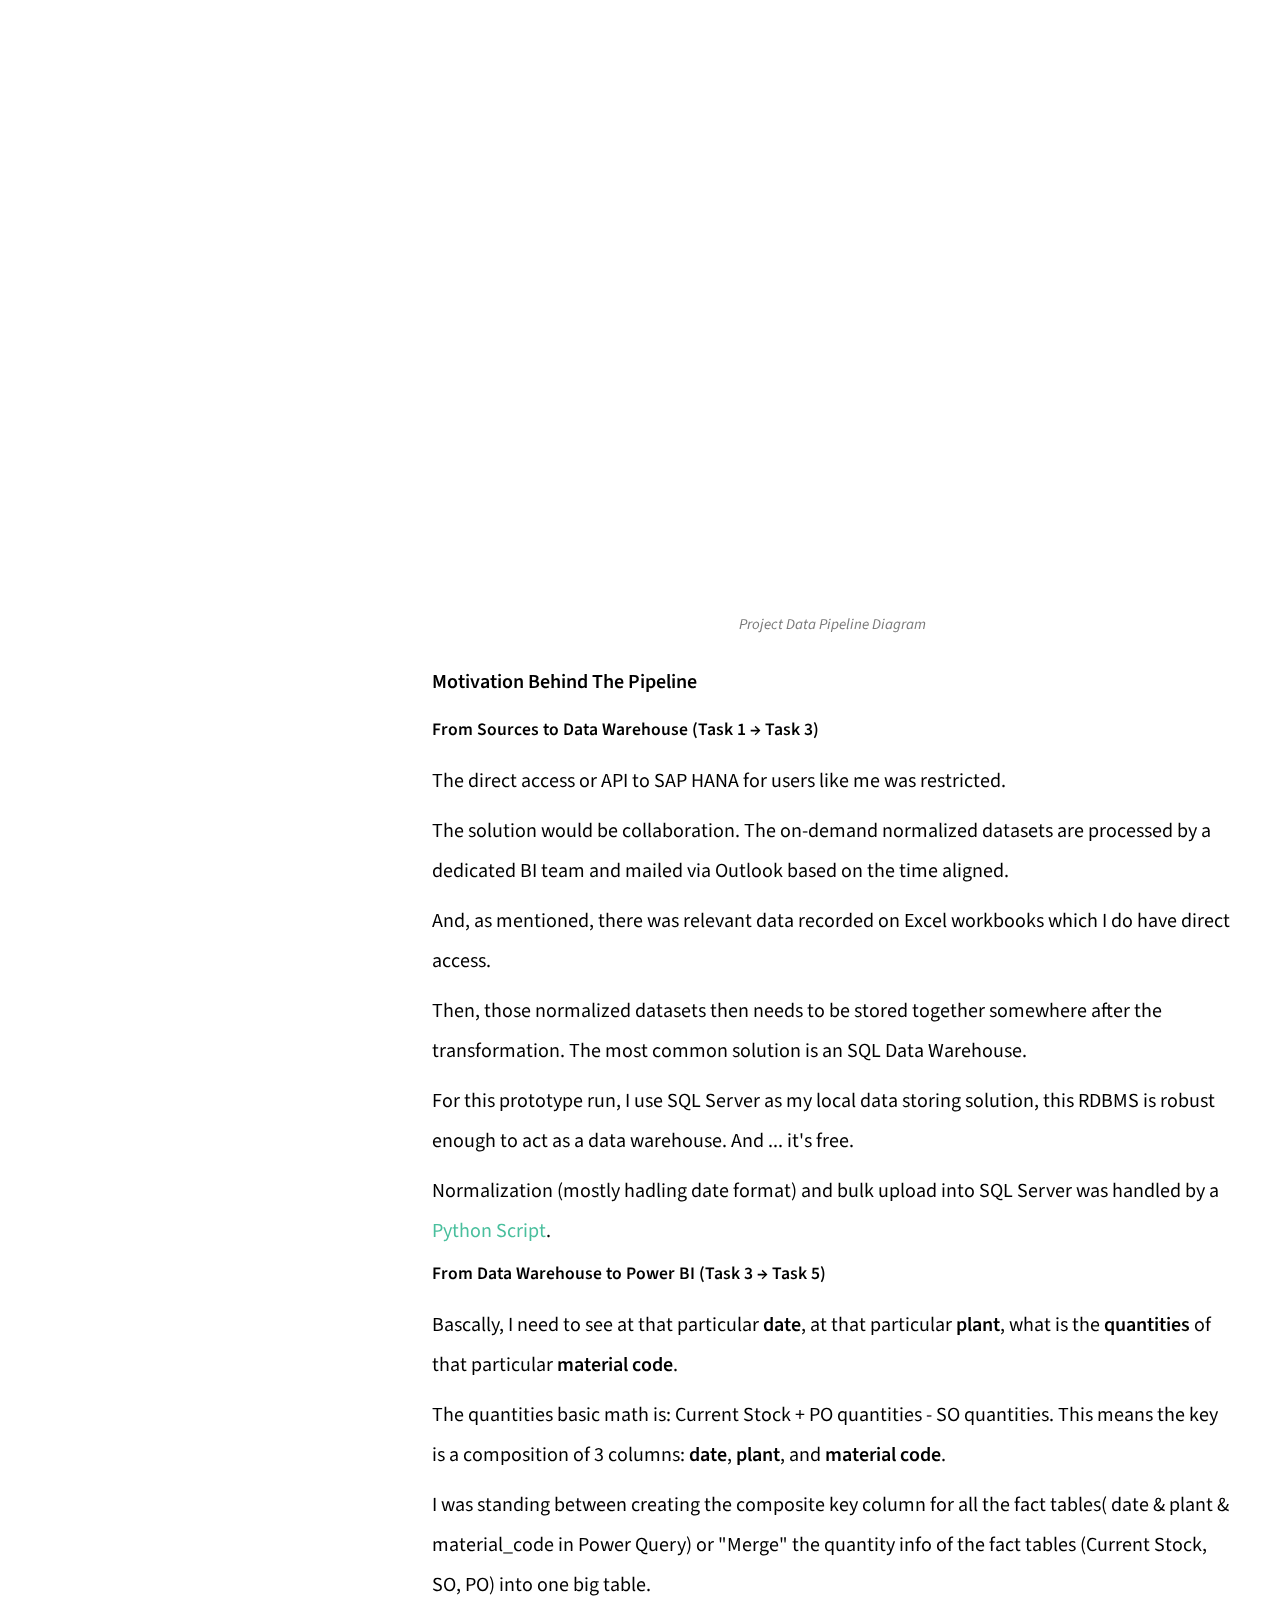
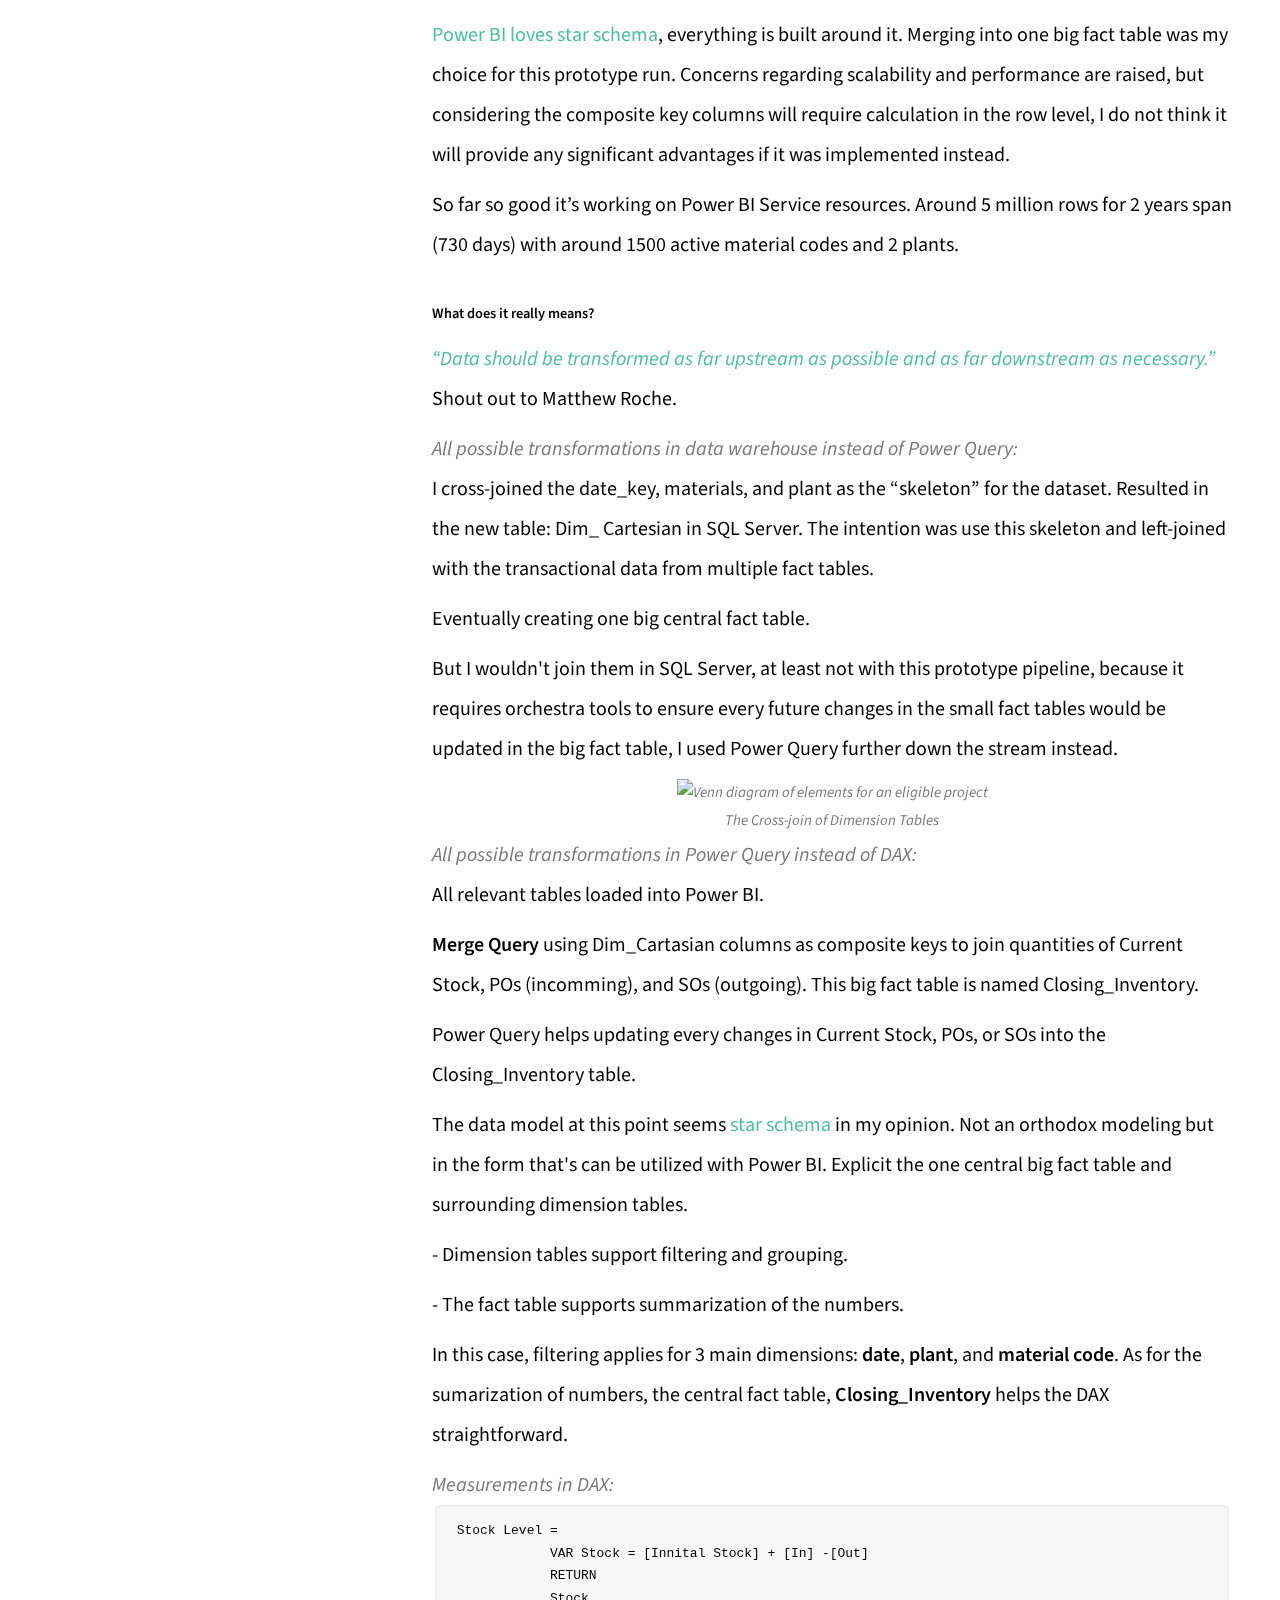
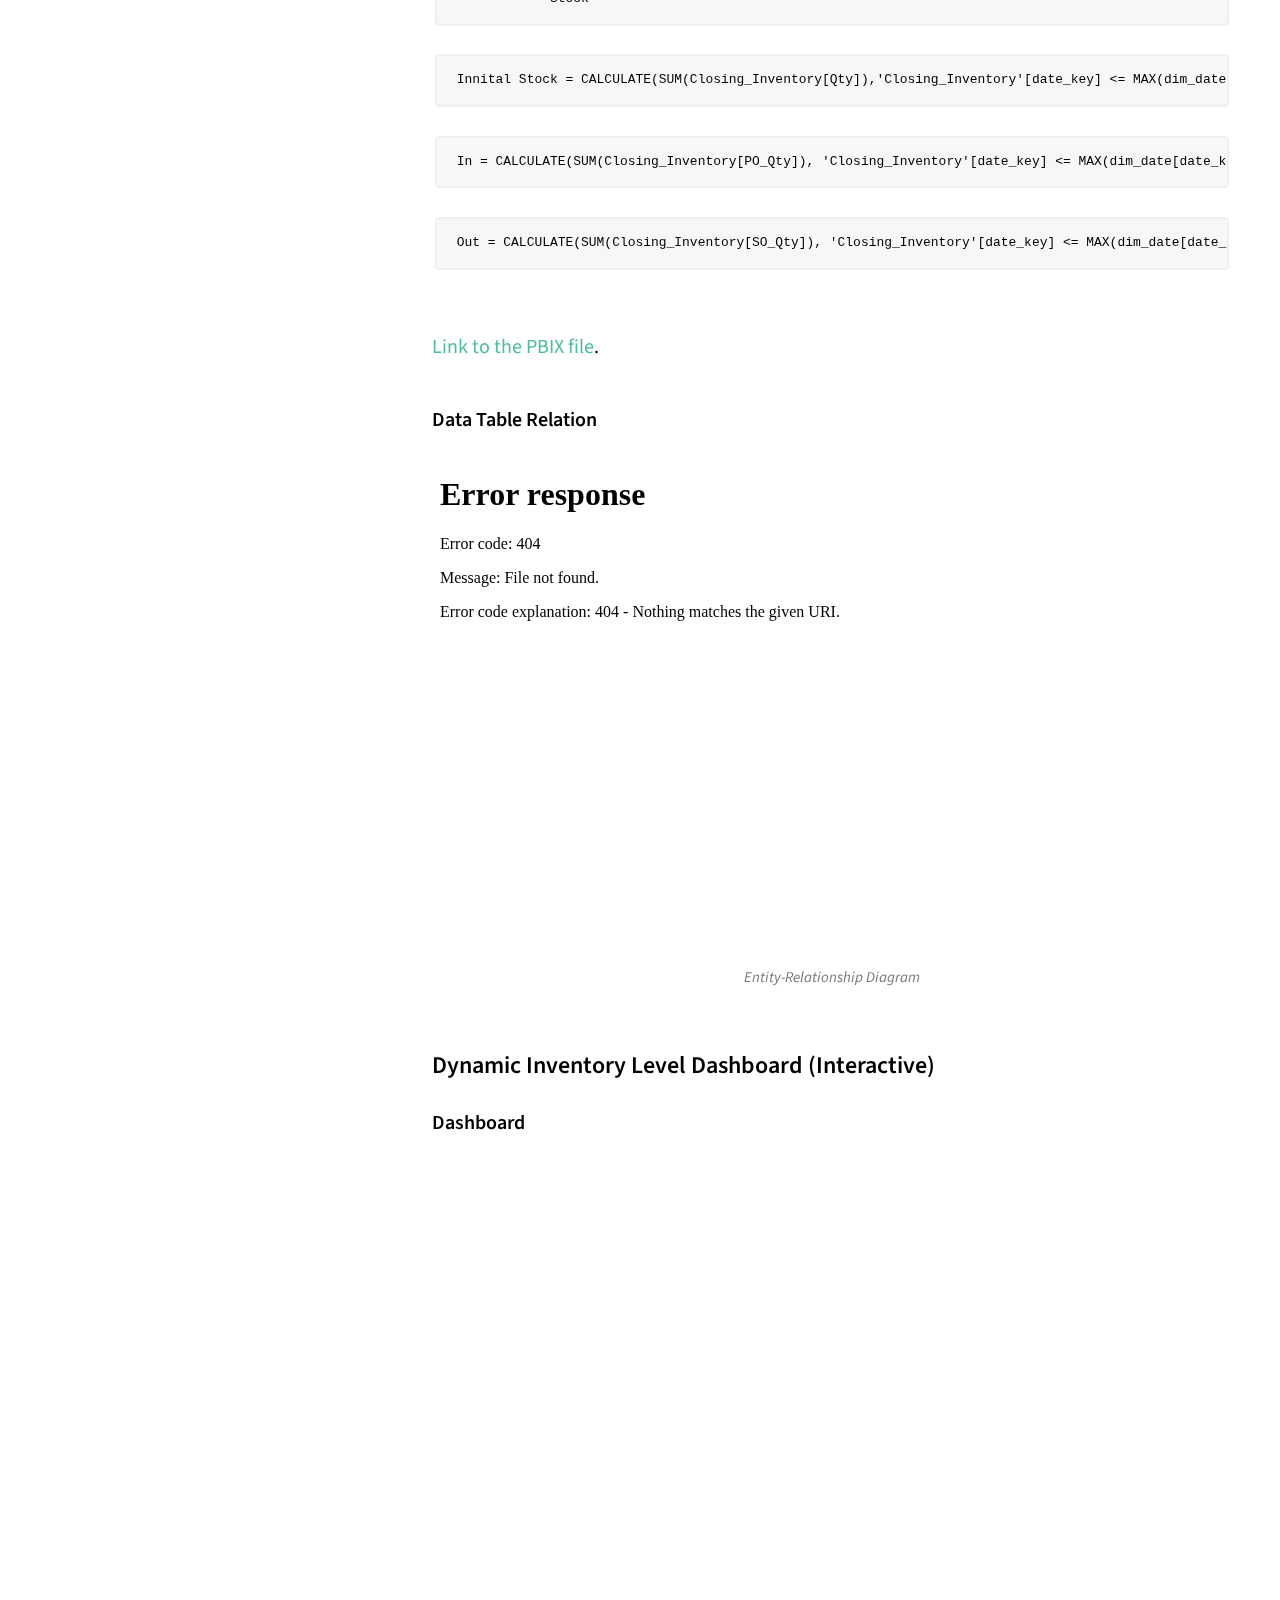
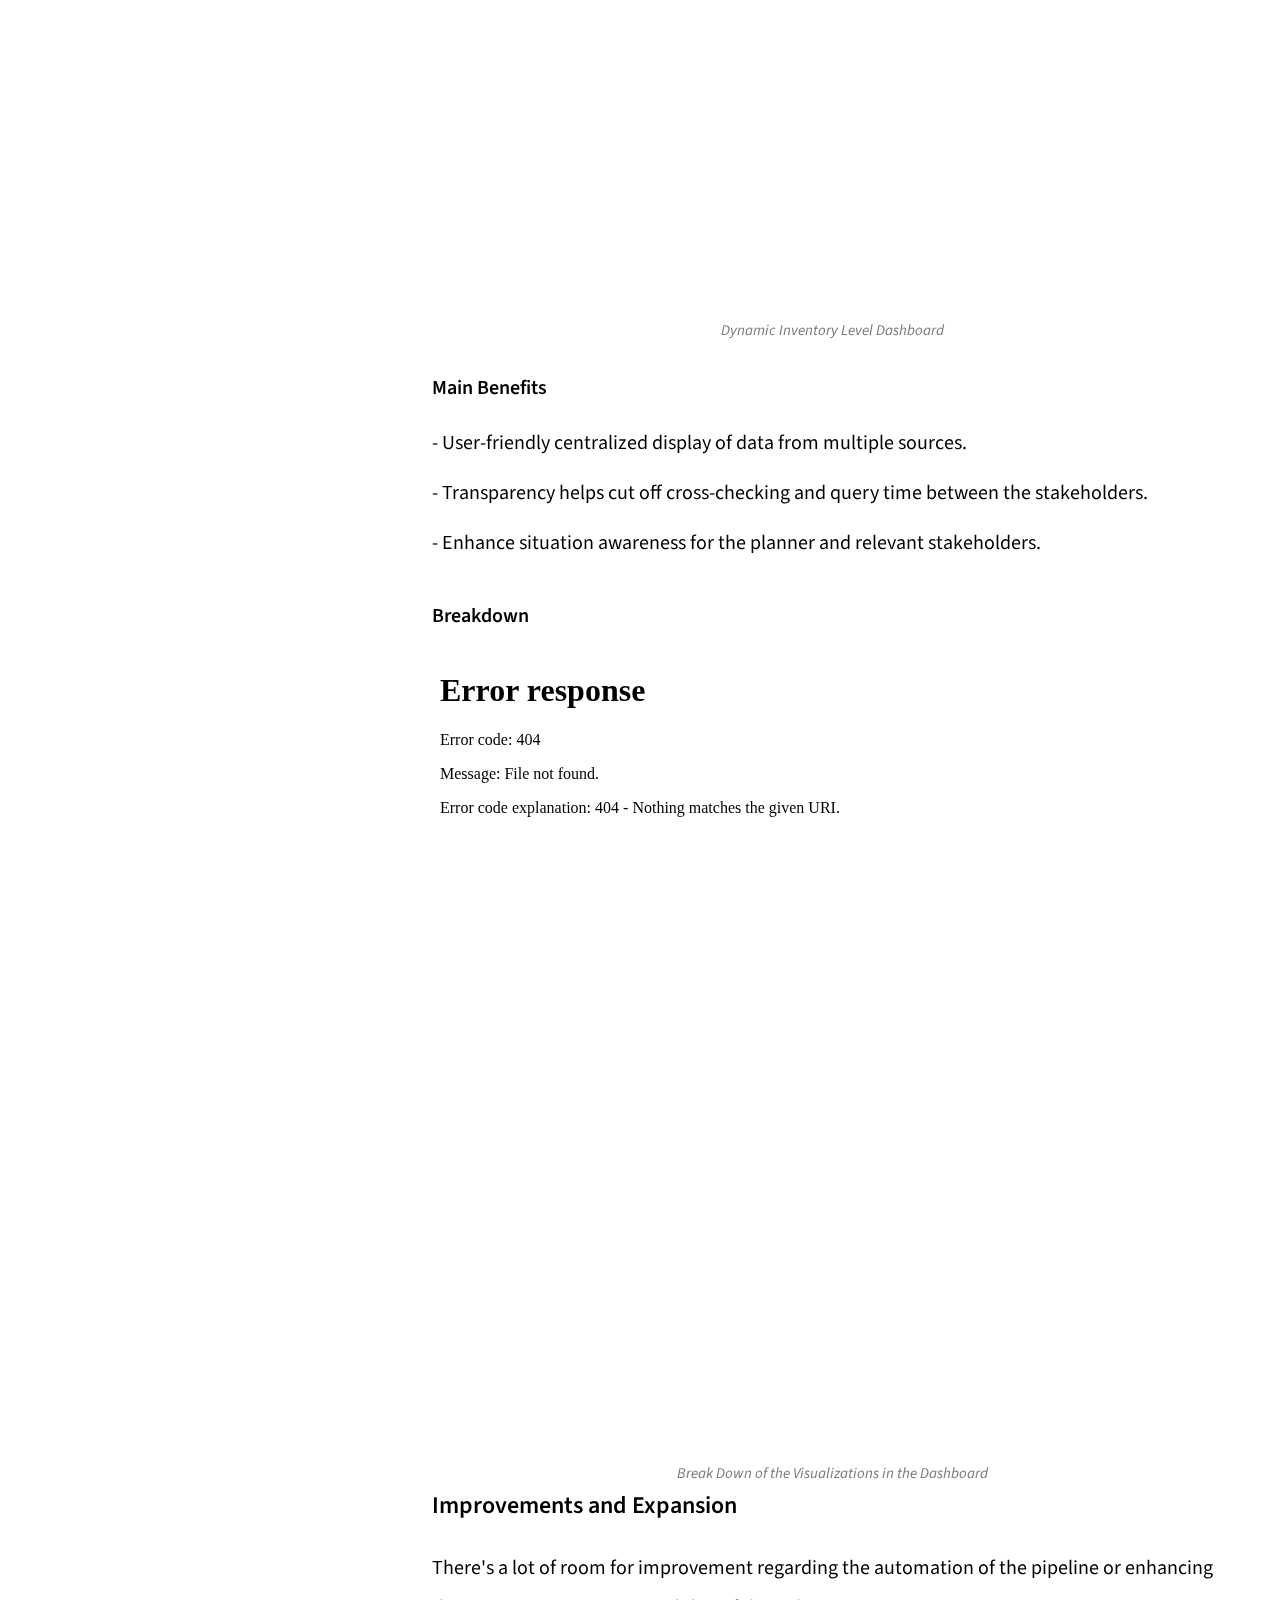
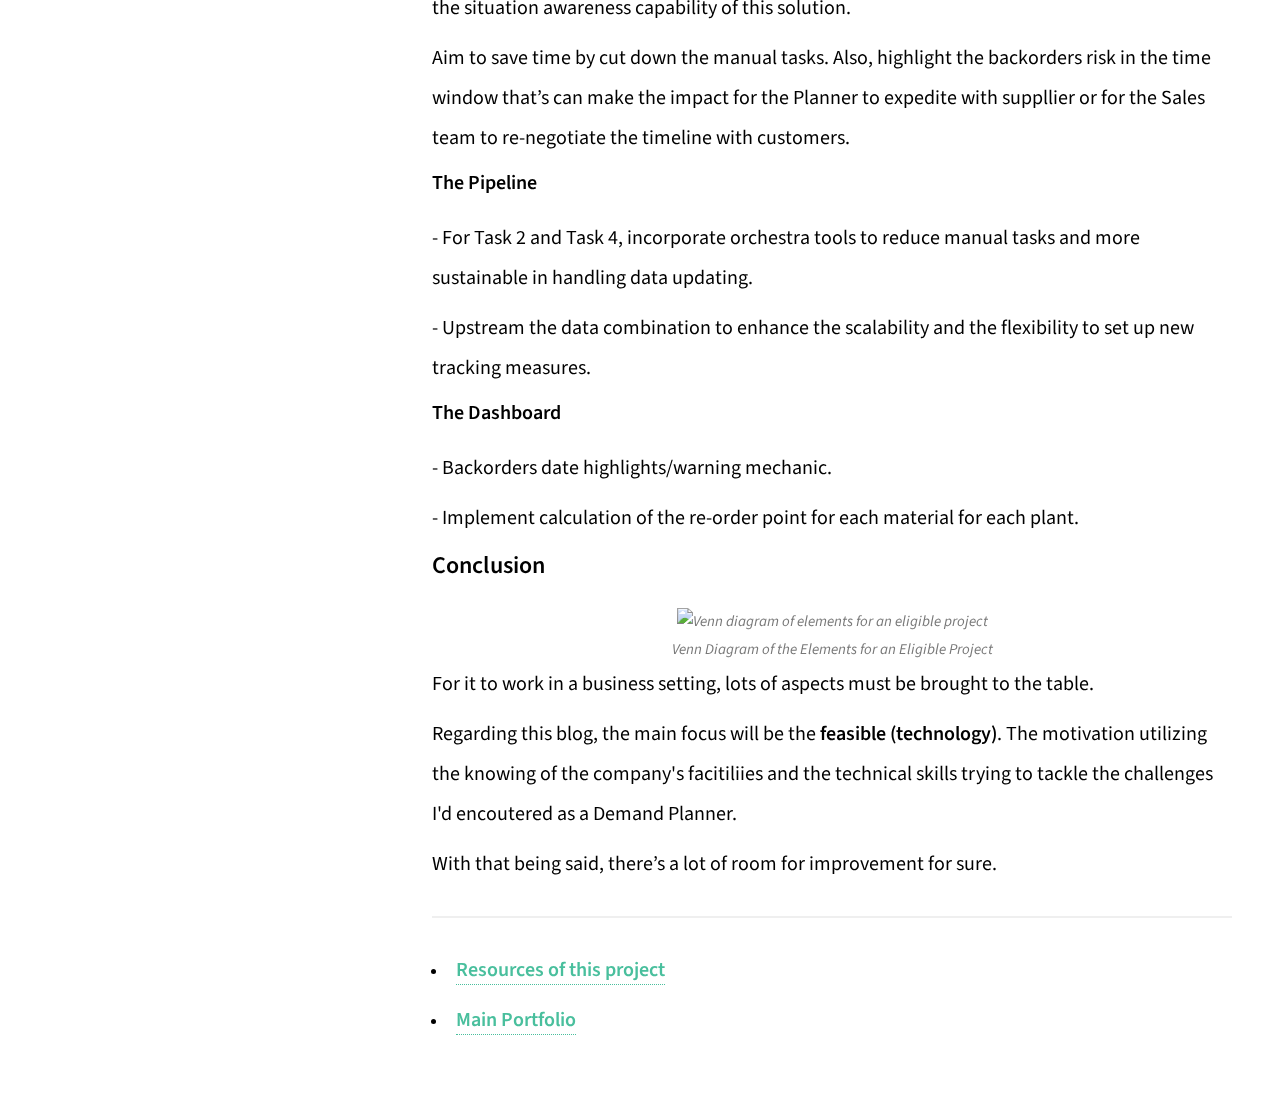
==== commit 7b6a0549: "edit wording and css" ====
--- a/index.html
+++ b/index.html
@@ -14,14 +14,14 @@
                 <li><a href="#heading1">Introduction</a></li>
                 <li><a href="#heading2">Pipeline</a></li>
                 <ul>
-                    <li><a href="#subheading1">Motivation</li>
-                    <li><a href="#subheading2">Data Relation Table</li>
+                    <li><a href="#subheading4">Motivation</li>
+                    <li><a href="#subheading5">Data Relation Table</li>
                 </ul>
                 <li><a href="#heading3">Dashboard</a></li>
                 <ul>
-                    <li><a href="#subheading3">Dashboard</li>
-                    <li><a href="#subheading4">Benefits</li>
-                    <li><a href="#subheading5">Breakdown</li>
+                    <li><a href="#subheading6">Dashboard</li>
+                    <li><a href="#subheading7">Benefits</li>
+                    <li><a href="#subheading8">Breakdown</li>
                 </ul>
                 <li><a href="#heading4">Improvements</a></li>
                 <li><a href="#heading5">Conclusion</a></li>
@@ -32,13 +32,17 @@
     <div id="main">
         <h1 id ="title"><strong>Power BI Dynamic Inventory Dashboard</strong></h1>
         <h2 id="heading1"><strong>Introduction</strong></h2>
+        <h3 id="subheading1"><strong>Context</strong></h3>
         <p> I had a fulfilling time working as a Demand Planner at a company specializing in Power Technology and Services. Per the standard process, the data was hybrid recorded and maintained using Excel workbooks (clouded on Sharepoint) and SAP S4/HANA.</p>
         <p> The problem was the lack of information centralization. Checking and tracking the performance was required to access multiple different data points. Also, this provides zero help in transparency between the Supply Chain team and other stakeholders. </p>
         <p> Per the traditional way, I used a lot of INDEX MATCH in Excel, trying to gather all the relevant information across multiple data points. It did not go well. At one point, my workbook took 15 minutes just to open.</p>
         <p> In short, there was a lot of room for improvement regarding my data management.</p>
+        <h3 id="subheading2"><strong>Scope</strong></h3>
+        <p> To centralize the information of POs, SOs, availability, and schedule shipping from SAP HANA plus multiple Excel sheets into a single dashboard for tracking stock level by the pre-defined timeline.</p>
+        <p> The pipeline is based on the corporation's facilities and resources at that time, which to my knowing, was not too unique.</p>
+        <h3 id="subheading3"><strong>Deliverable</strong></h3>
         <p> Eventually, a dashboard was come up as a solution. The <a href="#heading3">Dynamic Inventory Level Dashboard</a> was one of the attempts to display the inventory information from various data points.</p>
-        <p> The main scope is to centralize the information of POs, SOs, availability, and schedule shipping from SAP HANA plus multiple Excel sheets into a single dashboard for tracking stock level by the pre-defined timeline.</p>
-        <p> The pipeline is based on the corporation's facilities and resources at that time, which to my knowing, was not too unique. Although the solutions were never further implemented before I left, I know the dashboard can solve some problems I was having back then.</p>
+        <p>Although the solution were never further implemented before I left, I know the dashboard can solve some problems I was having back then.</p>
         <br>
         <i> Disclaimer:<br>
             <ul>
@@ -53,7 +57,7 @@
         <iframe src="assets/viz/workflow.html" width="1000" height="650" frameborder="0"></iframe>
         <figcaption>Project Data Pipeline Diagram</figcaption>
         <br>
-        <h3 id="subheading1"><strong>Motivation Behind The Pipeline</strong></h3>
+        <h3 id="subheading4"><strong>Motivation Behind The Pipeline</strong></h3>
         <h4><strong>From Sources to Data Warehouse (Task 1 → Task 3) </strong></h4>
         <p> The direct access or API to SAP HANA for users like me was restricted.</p>
         <p> The solution would be collaboration. The on-demand normalized datasets are processed by a dedicated BI team and mailed via Outlook based on the time aligned.</p>
@@ -99,31 +103,31 @@
         <br>
         <p><a href="https://github.com/thong-pm/Data_Port/tree/55968a4d64567380ab5d1964d7331db23b03d680/Logistics%20Data%20Pipeline" target="_blank" >Link to the PBIX file</a>.</p>
         <br>
-        <h3 id="subheading2"><strong>Data Table Relation</strong></h3>
+        <h3 id="subheading5"><strong>Data Table Relation</strong></h3>
         <iframe src="assets/viz/table_rel.html" width="1000" height="500" frameborder="0"></iframe>
         <figcaption>Entity-Relationship Diagram</figcaption>
         <br><!-- ___ -->
         <br><!-- ___ -->
         <h2 id="heading3"><strong>Dynamic Inventory Level Dashboard (Interactive)</strong></h2>
-        <h3 id="subheading3"><strong>Dashboard</strong></h3>
+        <h3 id="subheading6"><strong>Dashboard</strong></h3>
         <iframe title="Dynamic Inventory Level Dashboard" width="1050" height="750" src="https://app.powerbi.com/view?r=eyJrIjoiZDFmOGY3ZjAtYjhkOC00YzIwLTk2ZTYtYWRkMDI2M2I1MGJhIiwidCI6Ijk0YzBmYWUxLWY5MDEtNDMwZi05ZTkyLWJiMGZkNzMxZTlmNCIsImMiOjEwfQ%3D%3D" frameborder="0" allowFullScreen="true"></iframe>
         <figcaption>Dynamic Inventory Level Dashboard</figcaption>
         <br>
-        <h3 id="subheading4"><strong>Main Benefits</strong></h3>
+        <h3 id="subheading7"><strong>Main Benefits</strong></h3>
         <p>- User-friendly centralized display of data from multiple sources.</p>
         <p>- Transparency helps cut off cross-checking and query time between the stakeholders.</p>
         <p>- Enhance situation awareness for the planner and relevant stakeholders.</p>
         <br>
-        <h3 id="subheading5"><strong>Breakdown</strong></h3>
+        <h3 id="subheading8"><strong>Breakdown</strong></h3>
         <iframe src="assets/viz/elaborate.html" width="1100" height="800" frameborder="0"></iframe>
         <figcaption>Break Down of the Visualizations in the Dashboard</figcaption>
         <h2 id="heading4"><strong>Improvements and Expansion</strong></h2>
         <p>There's a lot of room for improvement regarding the automation of the pipeline or enhancing the situation awareness capability of this solution.</p>
         <p>Aim to save time by cut down the manual tasks. Also, highlight the backorders risk in the time window that’s can make the impact for the Planner to expedite with suppllier or for the Sales team to re-negotiate the timeline with customers.</p>
-        <h3 id="subheading6"><strong>The Pipeline</strong></h3>
+        <h3 id="subheading9"><strong>The Pipeline</strong></h3>
         <p>- For Task 2 and Task 4, incorporate orchestra tools to reduce manual tasks and more sustainable in handling data updating.</p>
         <p>- Upstream the data combination to enhance the scalability and the flexibility to set up new tracking measures.</p>
-        <h3 id="subheading7"><strong>The Dashboard</strong></h3>
+        <h3 id="subheading10    "><strong>The Dashboard</strong></h3>
         <p>- Backorders date highlights/warning mechanic.</p>
         <p>- Implement calculation of the re-order point for each material for each plant.</p>
         <h2 id="heading5"><strong>Conclusion</strong></h2>
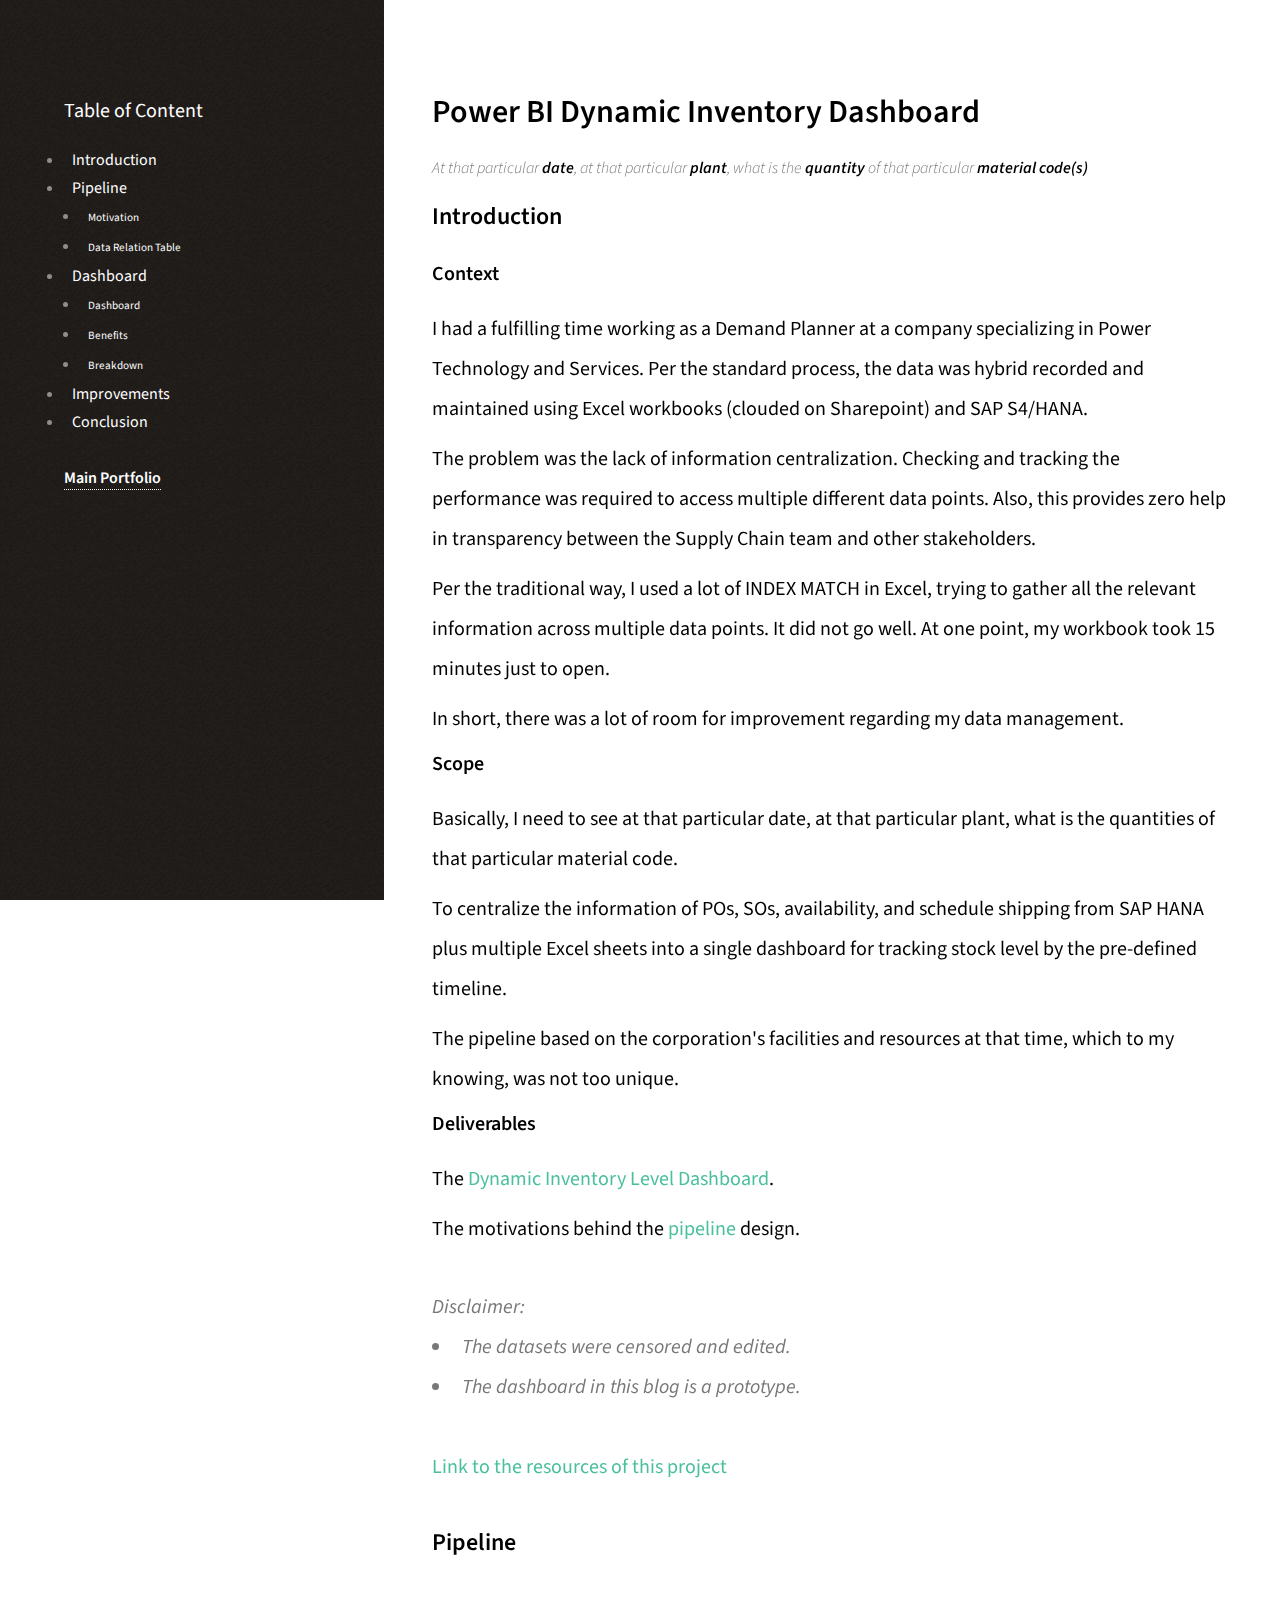
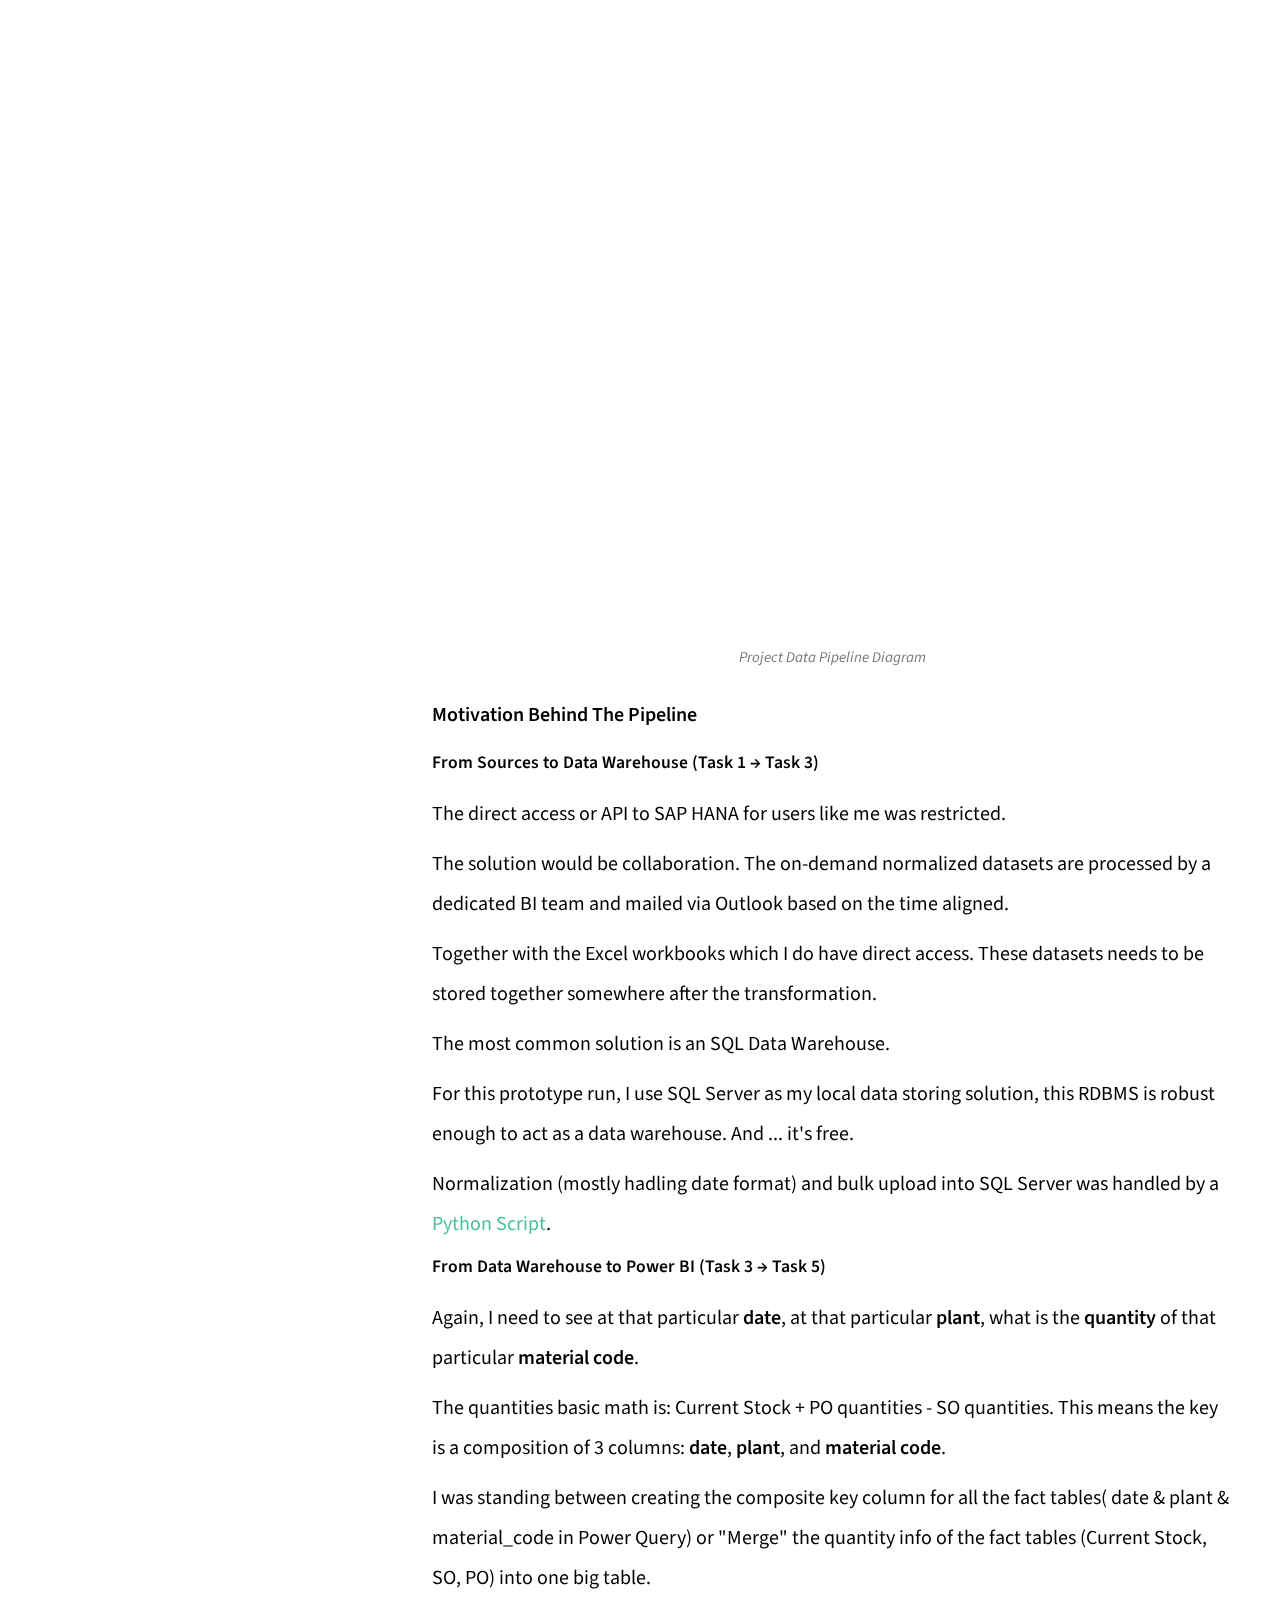
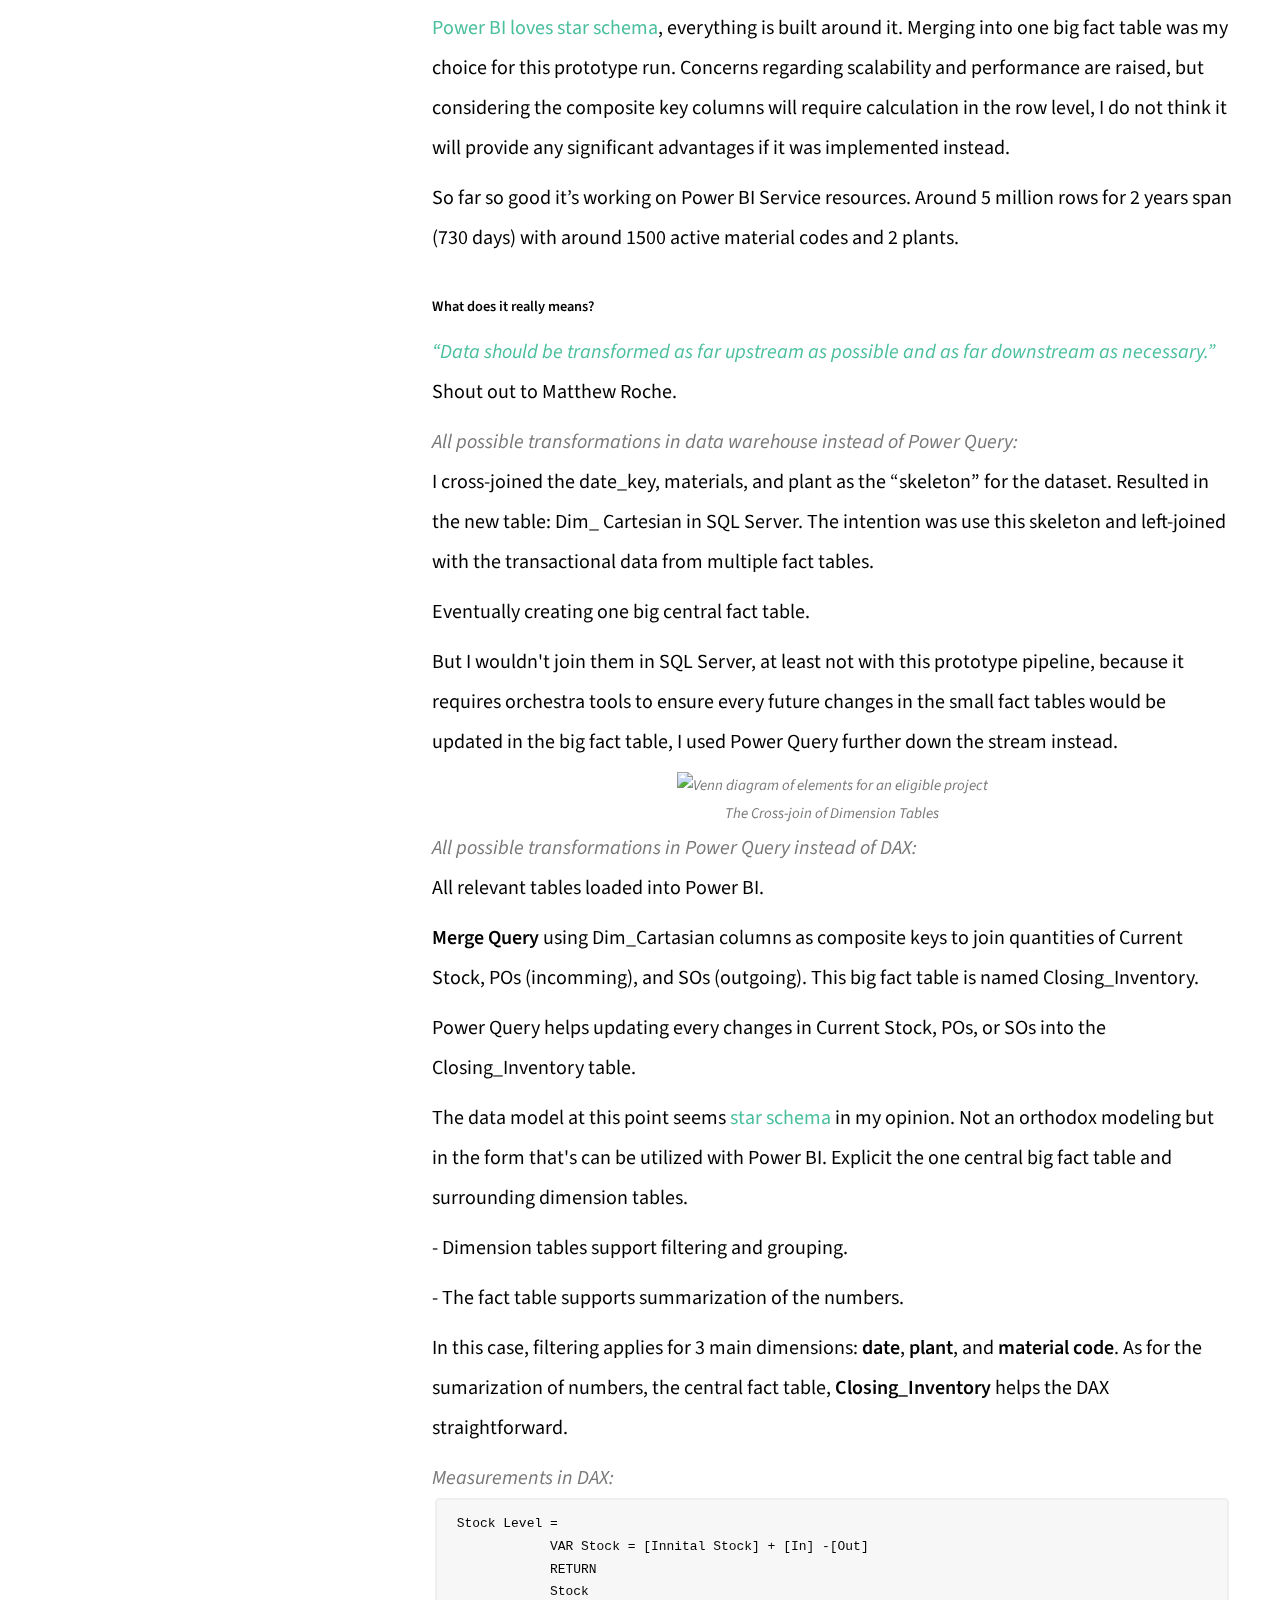
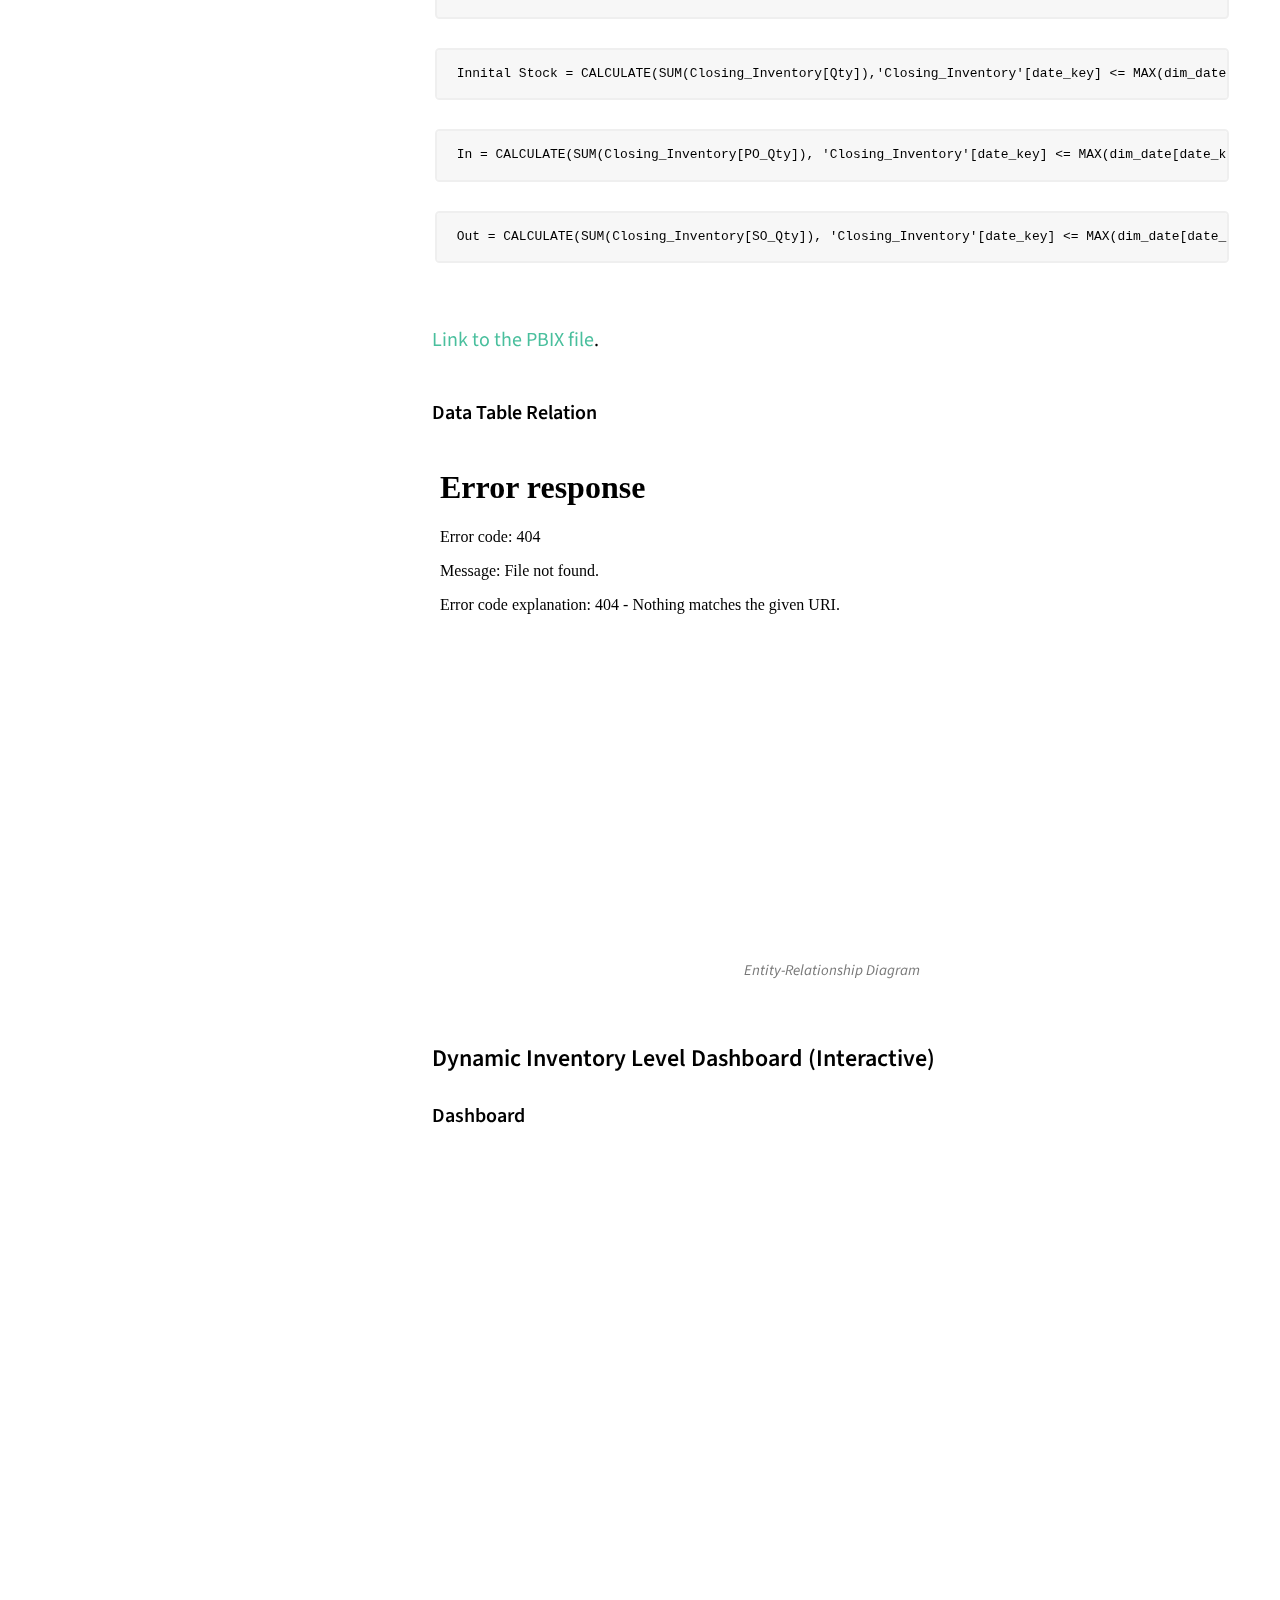
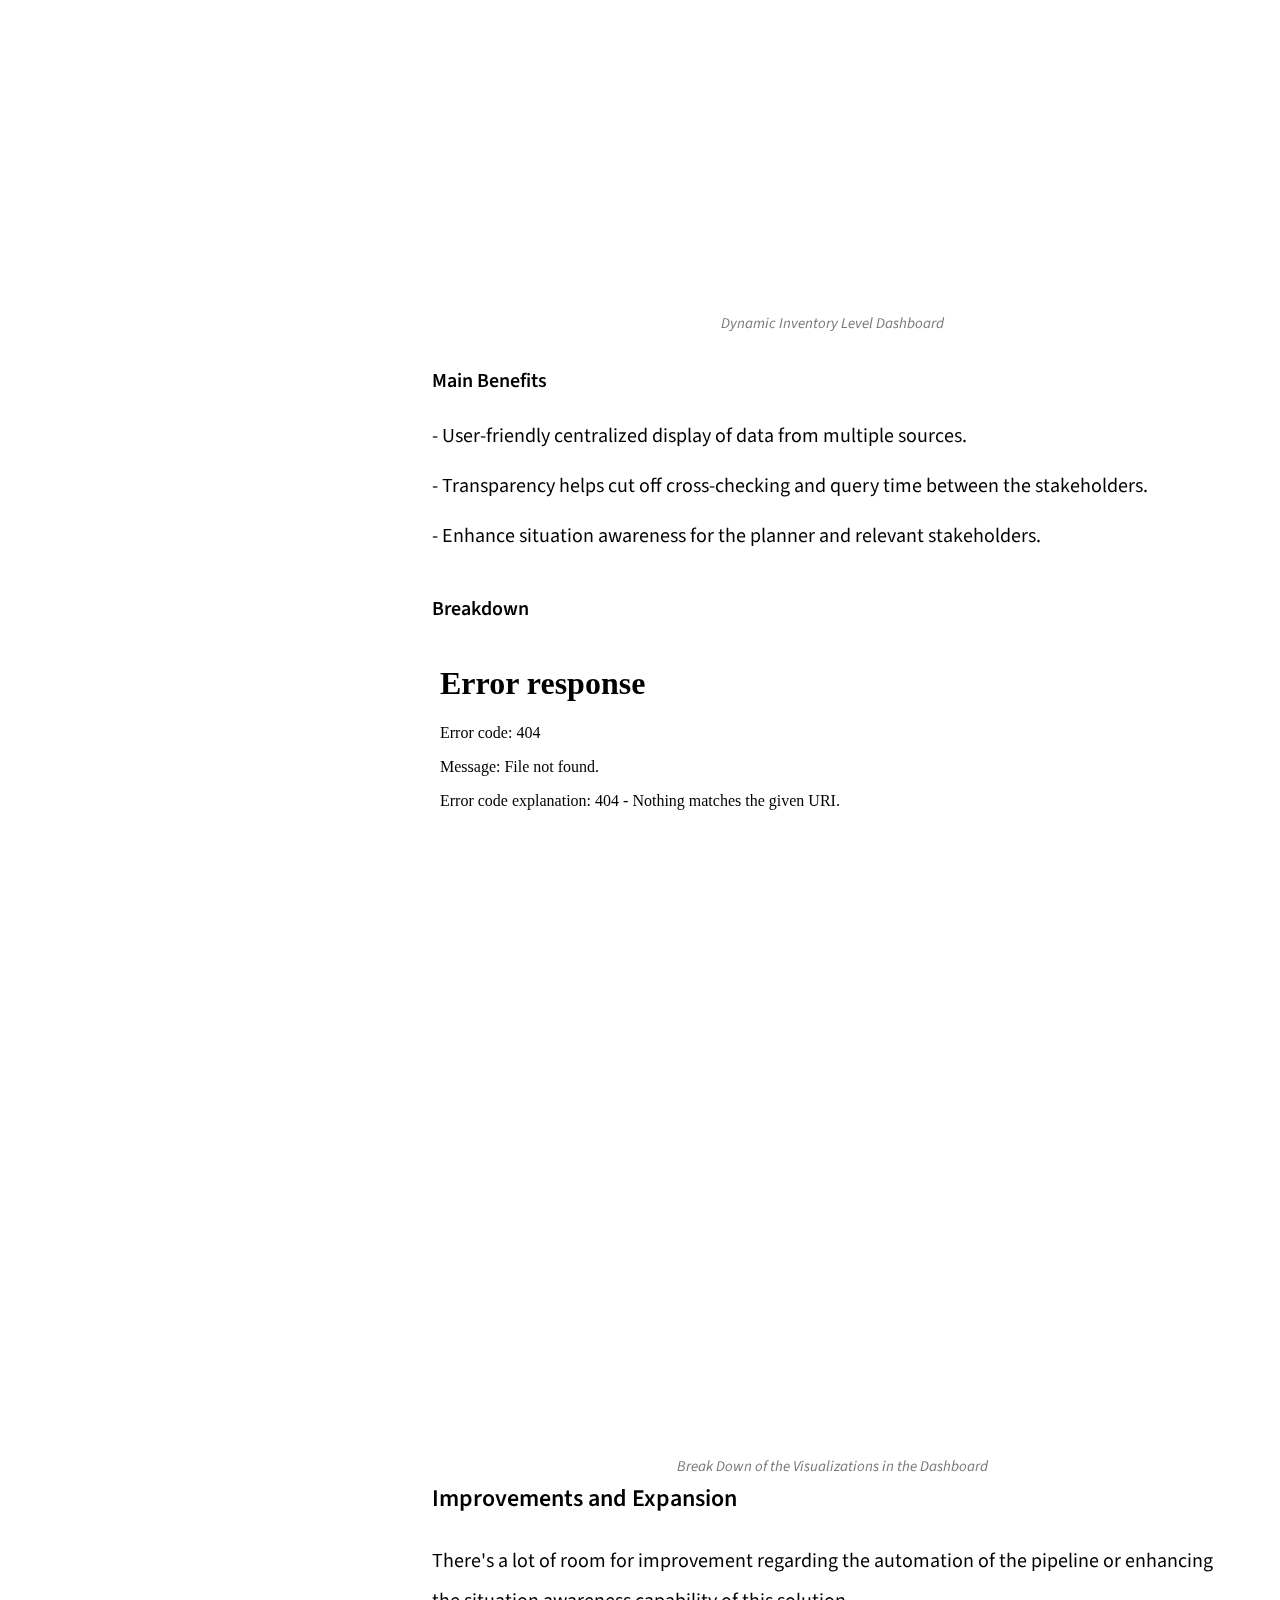
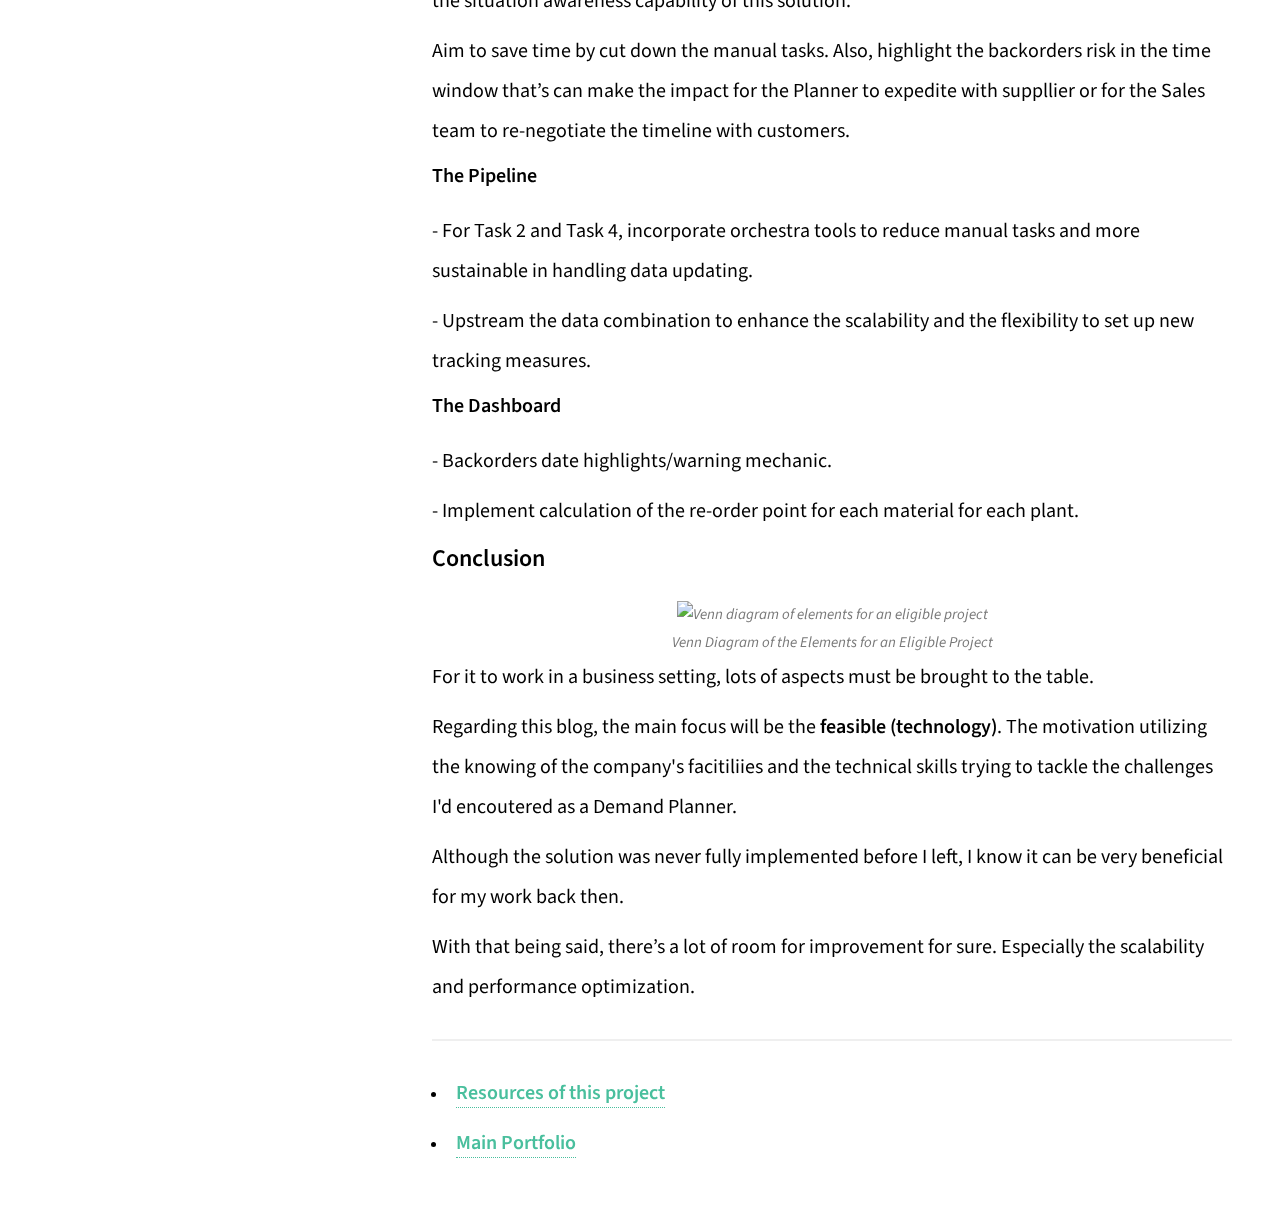
==== commit 7e8b09d2: "edit wording" ====
--- a/index.html
+++ b/index.html
@@ -31,6 +31,7 @@
     </header>
     <div id="main">
         <h1 id ="title"><strong>Power BI Dynamic Inventory Dashboard</strong></h1>
+        <h1><i>At that particular <strong>date</strong>, at that particular <strong>plant</strong>, what is the <strong>quantity</strong> of that particular <strong>material code(s)</strong></i></h1>
         <h2 id="heading1"><strong>Introduction</strong></h2>
         <h3 id="subheading1"><strong>Context</strong></h3>
         <p> I had a fulfilling time working as a Demand Planner at a company specializing in Power Technology and Services. Per the standard process, the data was hybrid recorded and maintained using Excel workbooks (clouded on Sharepoint) and SAP S4/HANA.</p>
@@ -38,11 +39,12 @@
         <p> Per the traditional way, I used a lot of INDEX MATCH in Excel, trying to gather all the relevant information across multiple data points. It did not go well. At one point, my workbook took 15 minutes just to open.</p>
         <p> In short, there was a lot of room for improvement regarding my data management.</p>
         <h3 id="subheading2"><strong>Scope</strong></h3>
+        <p> Basically, I need to see at that particular date, at that particular plant, what is the quantities of that particular material code.</p>
         <p> To centralize the information of POs, SOs, availability, and schedule shipping from SAP HANA plus multiple Excel sheets into a single dashboard for tracking stock level by the pre-defined timeline.</p>
-        <p> The pipeline is based on the corporation's facilities and resources at that time, which to my knowing, was not too unique.</p>
-        <h3 id="subheading3"><strong>Deliverable</strong></h3>
-        <p> Eventually, a dashboard was come up as a solution. The <a href="#heading3">Dynamic Inventory Level Dashboard</a> was one of the attempts to display the inventory information from various data points.</p>
-        <p>Although the solution were never further implemented before I left, I know the dashboard can solve some problems I was having back then.</p>
+        <p> The pipeline based on the corporation's facilities and resources at that time, which to my knowing, was not too unique.</p>
+        <h3 id="subheading3"><strong>Deliverables</strong></h3>
+        <p> The <a href="#heading3">Dynamic Inventory Level Dashboard</a>.</p>
+        <p> The motivations behind the <a href="#heading2">pipeline</a> design.</p>
         <br>
         <i> Disclaimer:<br>
             <ul>
@@ -61,12 +63,12 @@
         <h4><strong>From Sources to Data Warehouse (Task 1 → Task 3) </strong></h4>
         <p> The direct access or API to SAP HANA for users like me was restricted.</p>
         <p> The solution would be collaboration. The on-demand normalized datasets are processed by a dedicated BI team and mailed via Outlook based on the time aligned.</p>
-        <p> And, as mentioned, there was relevant data recorded on Excel workbooks which I do have direct access.</p> 
-        <p> Then, those normalized datasets then needs to be stored together somewhere after the transformation. The most common solution is an SQL Data Warehouse.</p>
+        <p> Together with the Excel workbooks which I do have direct access. These datasets needs to be stored together somewhere after the transformation.</p> 
+        <p> The most common solution is an SQL Data Warehouse.</p>
         <p> For this prototype run, I use SQL Server as my local data storing solution, this RDBMS is robust enough to act as a data warehouse. And ... it's free.</p>
         <p> Normalization (mostly hadling date format) and bulk upload into SQL Server was handled by a <a href="https://github.com/thong-pm/Data_Port/blob/3ff81ccafc1e2a3c574b950cd28c1db15cd70bd8/Logistics%20Data%20Pipeline/script/script_bulk_upload.ipynb" target="_blank" >Python Script</a>.</p> 
         <h4><strong>From Data Warehouse to Power BI (Task 3 → Task 5)</strong></h4>
-        <p> Bascally, I need to see at that particular <strong>date</strong>, at that particular <strong>plant</strong>, what is the <strong>quantities</strong> of that particular <strong>material code</strong>.</p> 
+        <p> Again, I need to see at that particular <strong>date</strong>, at that particular <strong>plant</strong>, what is the <strong>quantity</strong> of that particular <strong>material code</strong>.</p> 
         <p>The quantities basic math is: Current Stock + PO quantities - SO quantities.
             This means the key is a composition of 3 columns: <strong>date</strong>, <strong>plant</strong>, and <strong>material code</strong>.</p>
         <p> I was standing between creating the composite key column for all the fact tables( date & plant & material_code in Power Query) or "Merge" the quantity info of the fact tables (Current Stock, SO, PO) into one big table.</p>
@@ -137,7 +139,8 @@
         </figure>
         <p>For it to work in a business setting, lots of aspects must be brought to the table.</p>
         <p>Regarding this blog, the main focus will be the <strong>feasible (technology)</strong>. The motivation utilizing the knowing of the company's facitiliies and the technical skills trying to tackle the challenges I'd encoutered as a Demand Planner.</p>
-        <p>With that being said, there’s a lot of room for improvement for sure.</p>
+        <p>Although the solution was never fully implemented before I left, I know it can be very beneficial for my work back then.</p>
+        <p>With that being said, there’s a lot of room for improvement for sure. Especially the scalability and performance optimization.</p>
         <hr>
         <ul>
             <li><p><a href="https://github.com/thong-pm/Data_Port/tree/main/Logistics%20Data%20Pipeline" target="_blank" ><strong>Resources of this project</strong></a></p></li>
--- a/assets/css/main.css
+++ b/assets/css/main.css
@@ -182,7 +182,20 @@
 		margin: 0 0 0.5em 0;
 		font-size: 20px;
 	}
-	h1, h2 {
+	h1{
+		color: #000000;
+		font-weight: 400;
+		line-height: 1em;
+		margin: 0 0 0.6em 0;
+		font-size: 2em;
+	}
+	h1 i {
+		color: #787878;
+		font-weight: 300;
+		line-height: 1.5em;
+		font-size: 0.5em;
+	}
+	h2 {
 		color: #000000;
 		font-weight: 400;
 		line-height: 1em;
@@ -200,12 +213,6 @@
 			color: inherit;
 			text-decoration: none !important ;
 		}
-
-	h1 {
-		font-size: 2em;
-		line-height: 1.5em;
-		color: #000000
-	}
 
 	h2 {
 		font-size: 1.5em;
@@ -2697,7 +2704,7 @@
 		#header h1 {
 			color: rgba(255, 255, 255, 0.5);
 			font-size: 1.5em;
-			line-height: 1.75em;
+			line-height: 1em;
 			margin: 0;
 		}
 
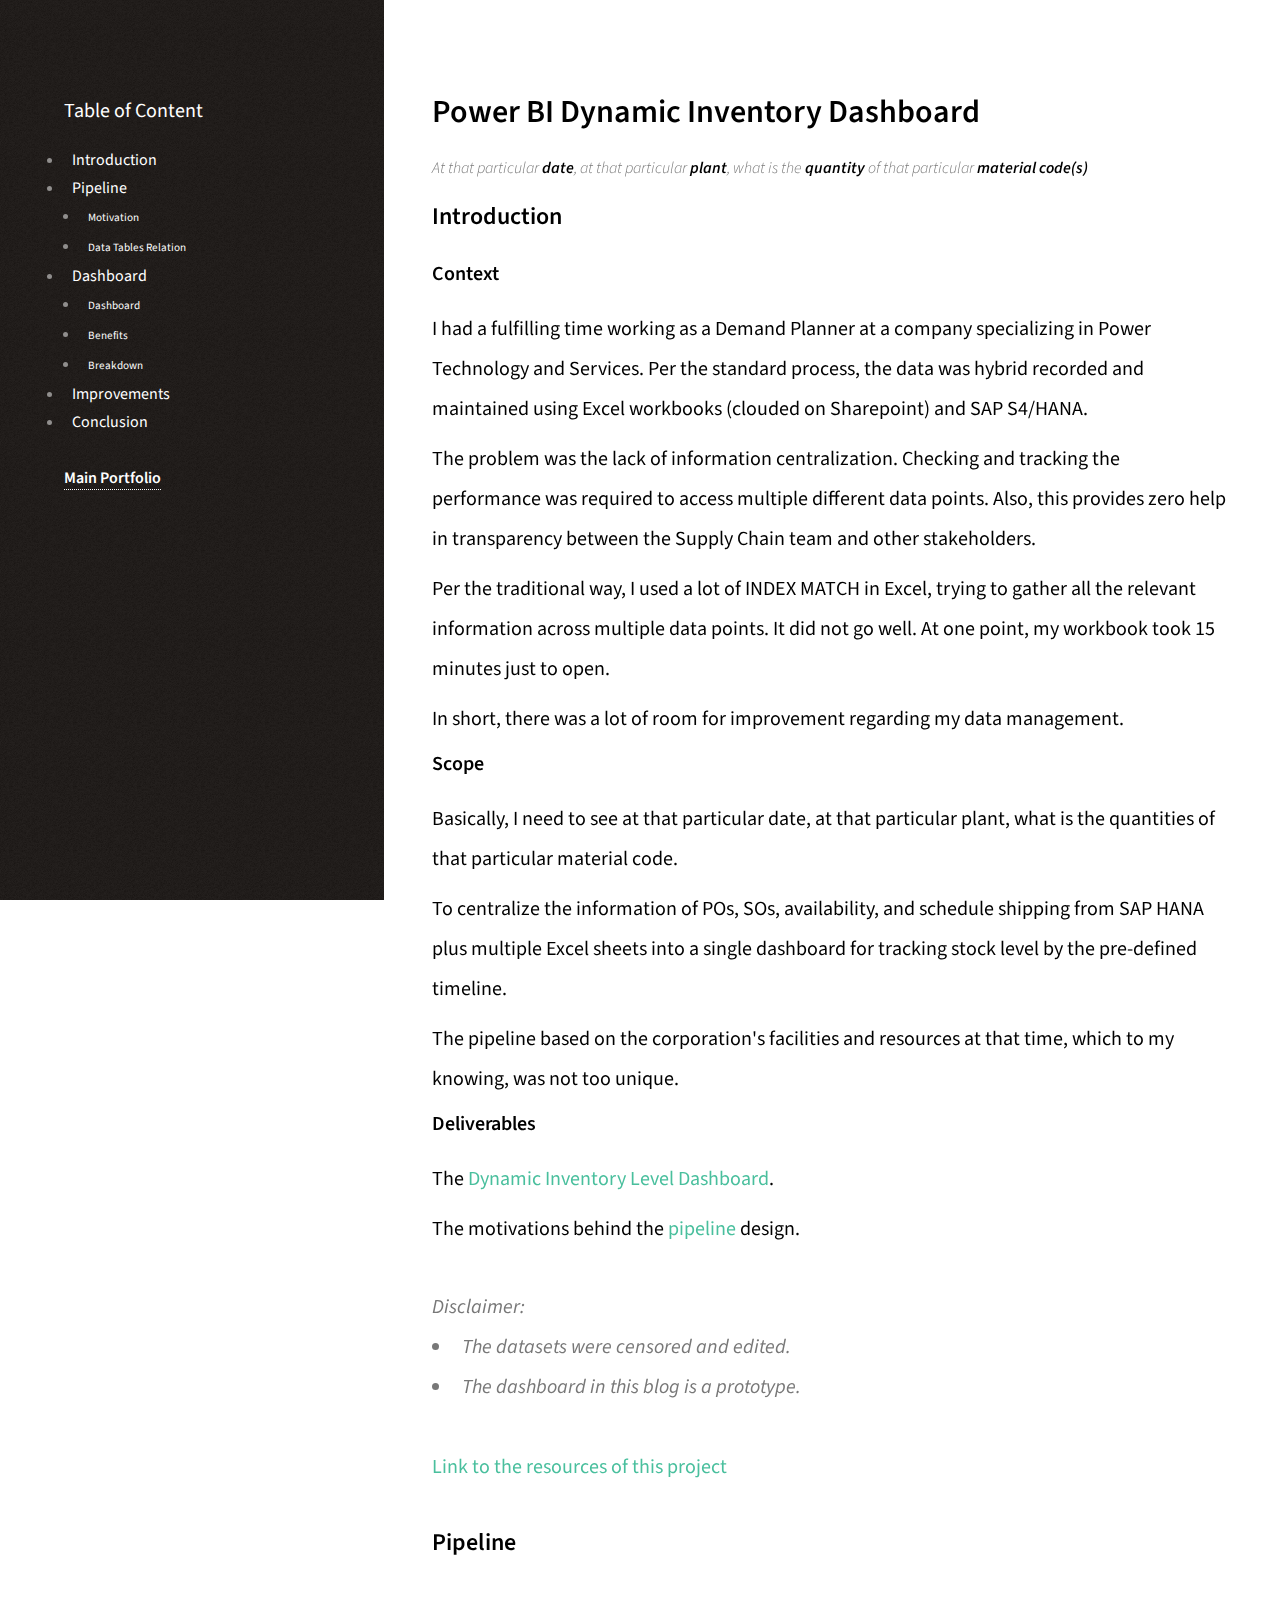
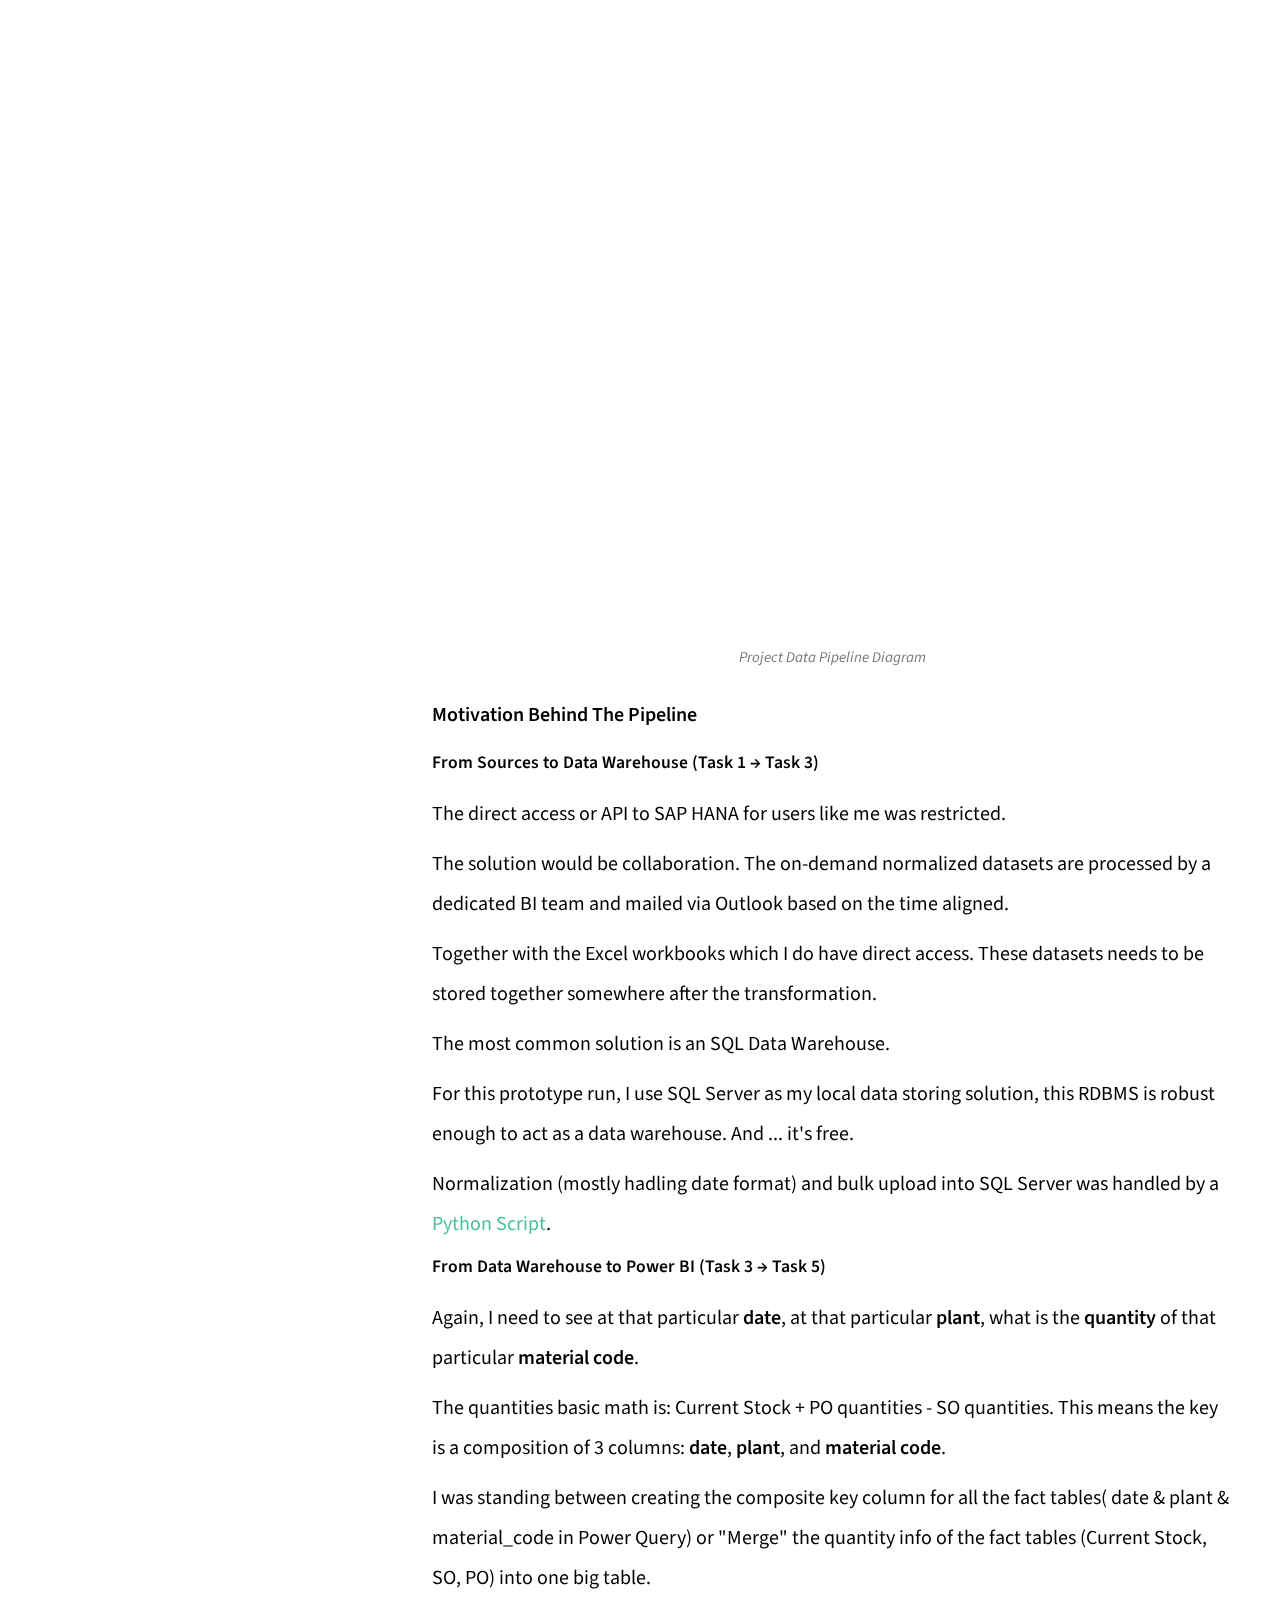
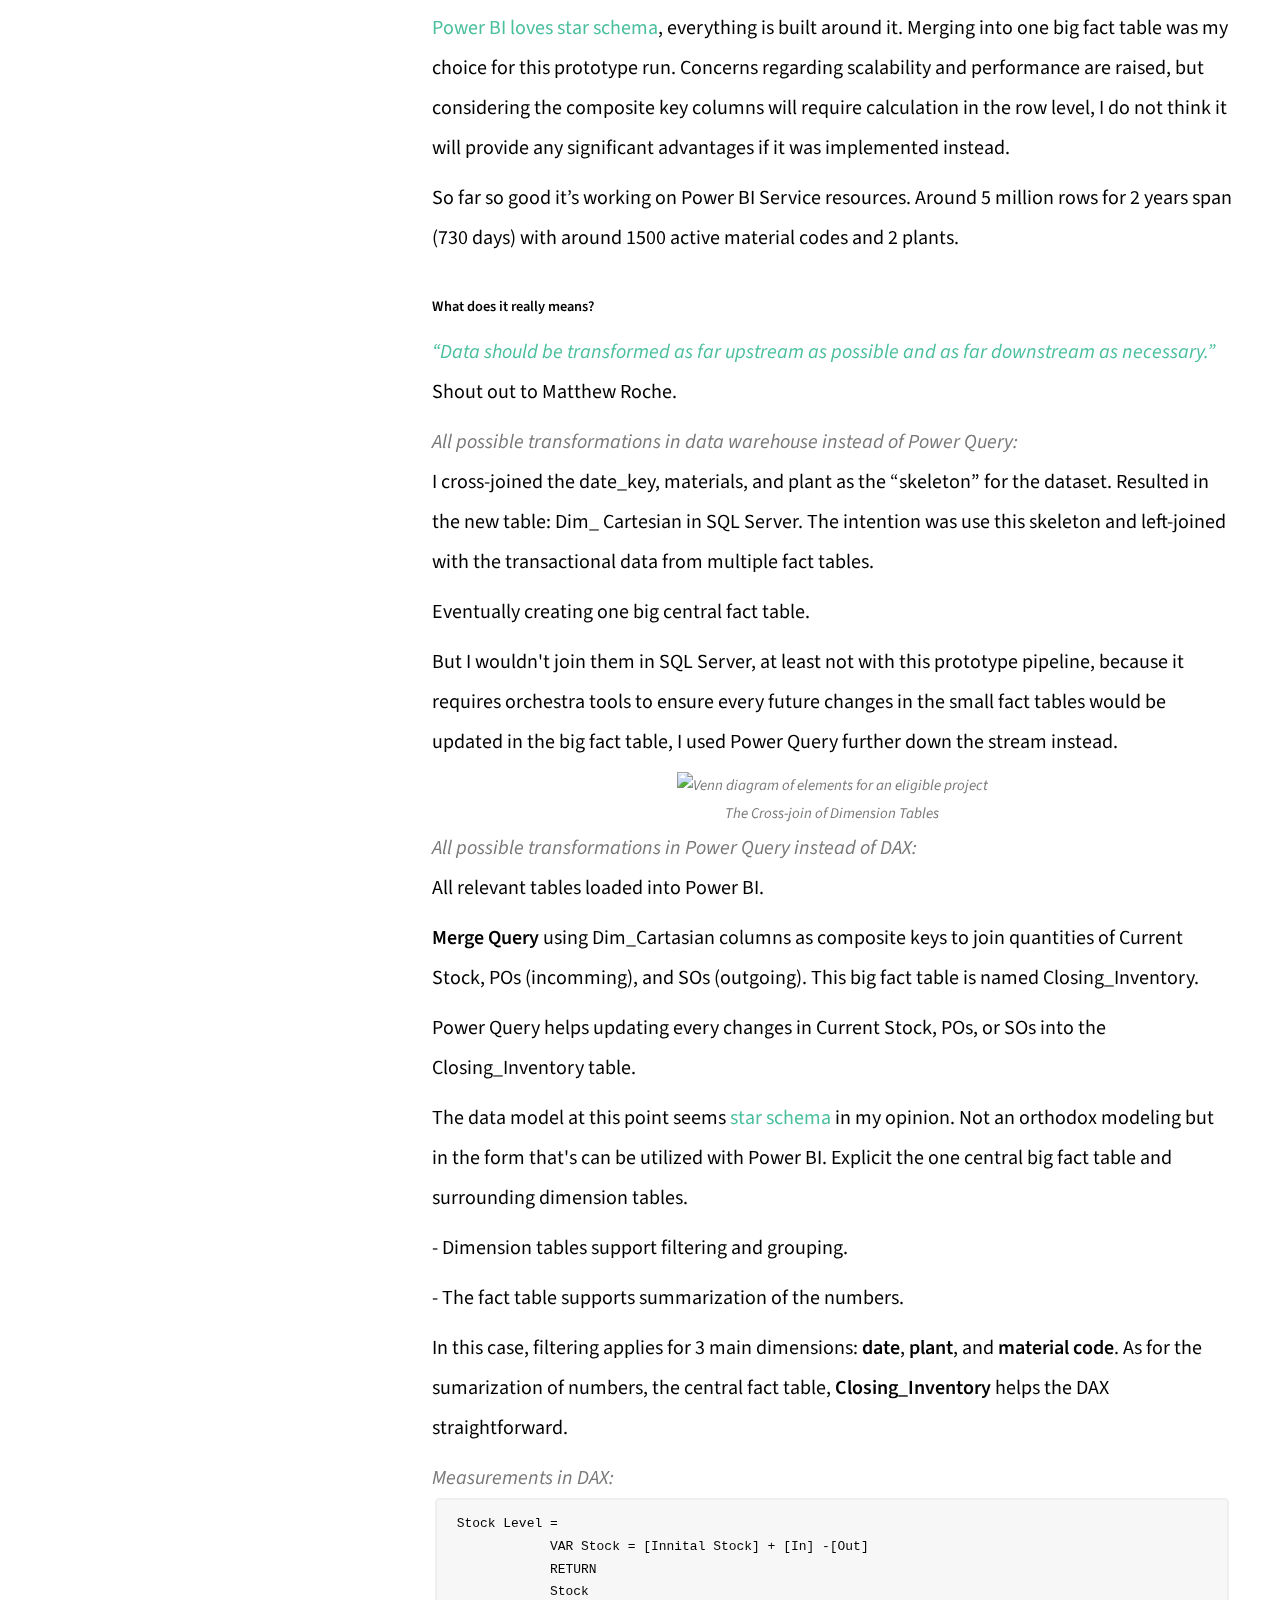
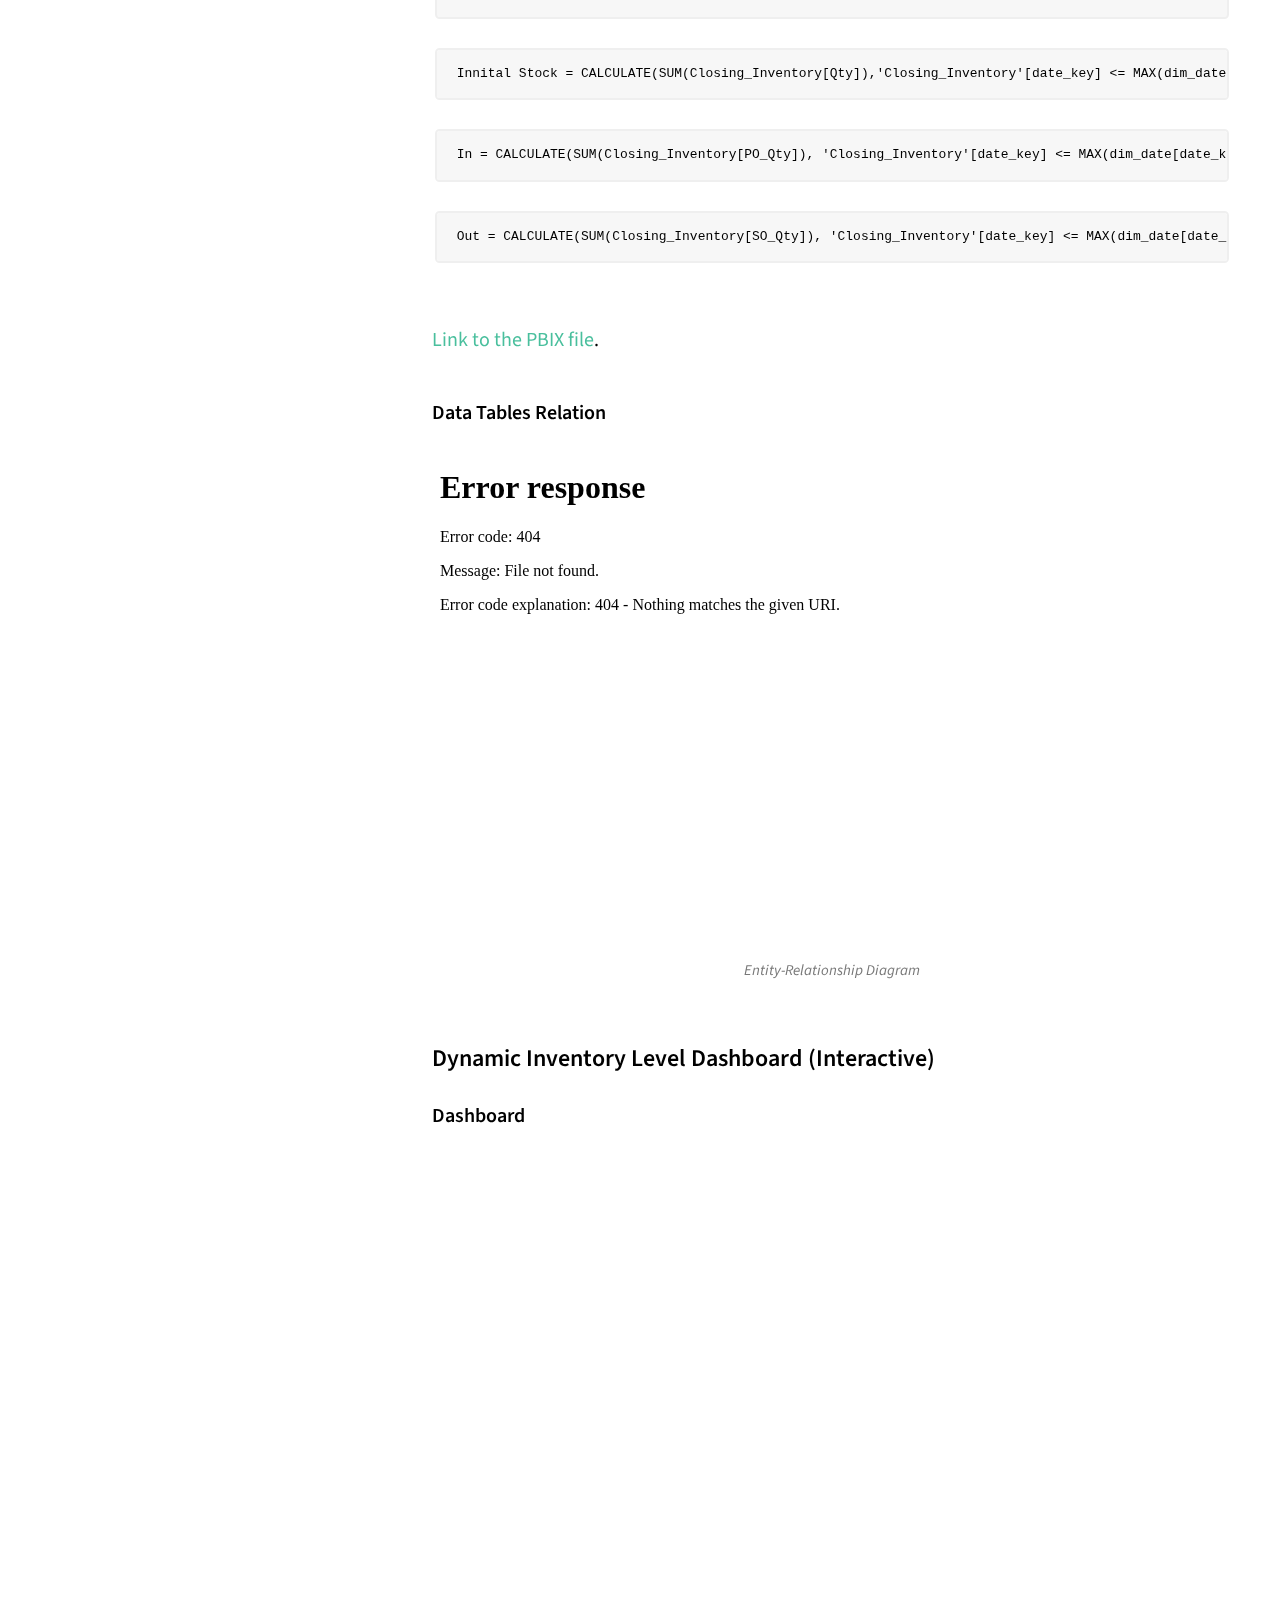
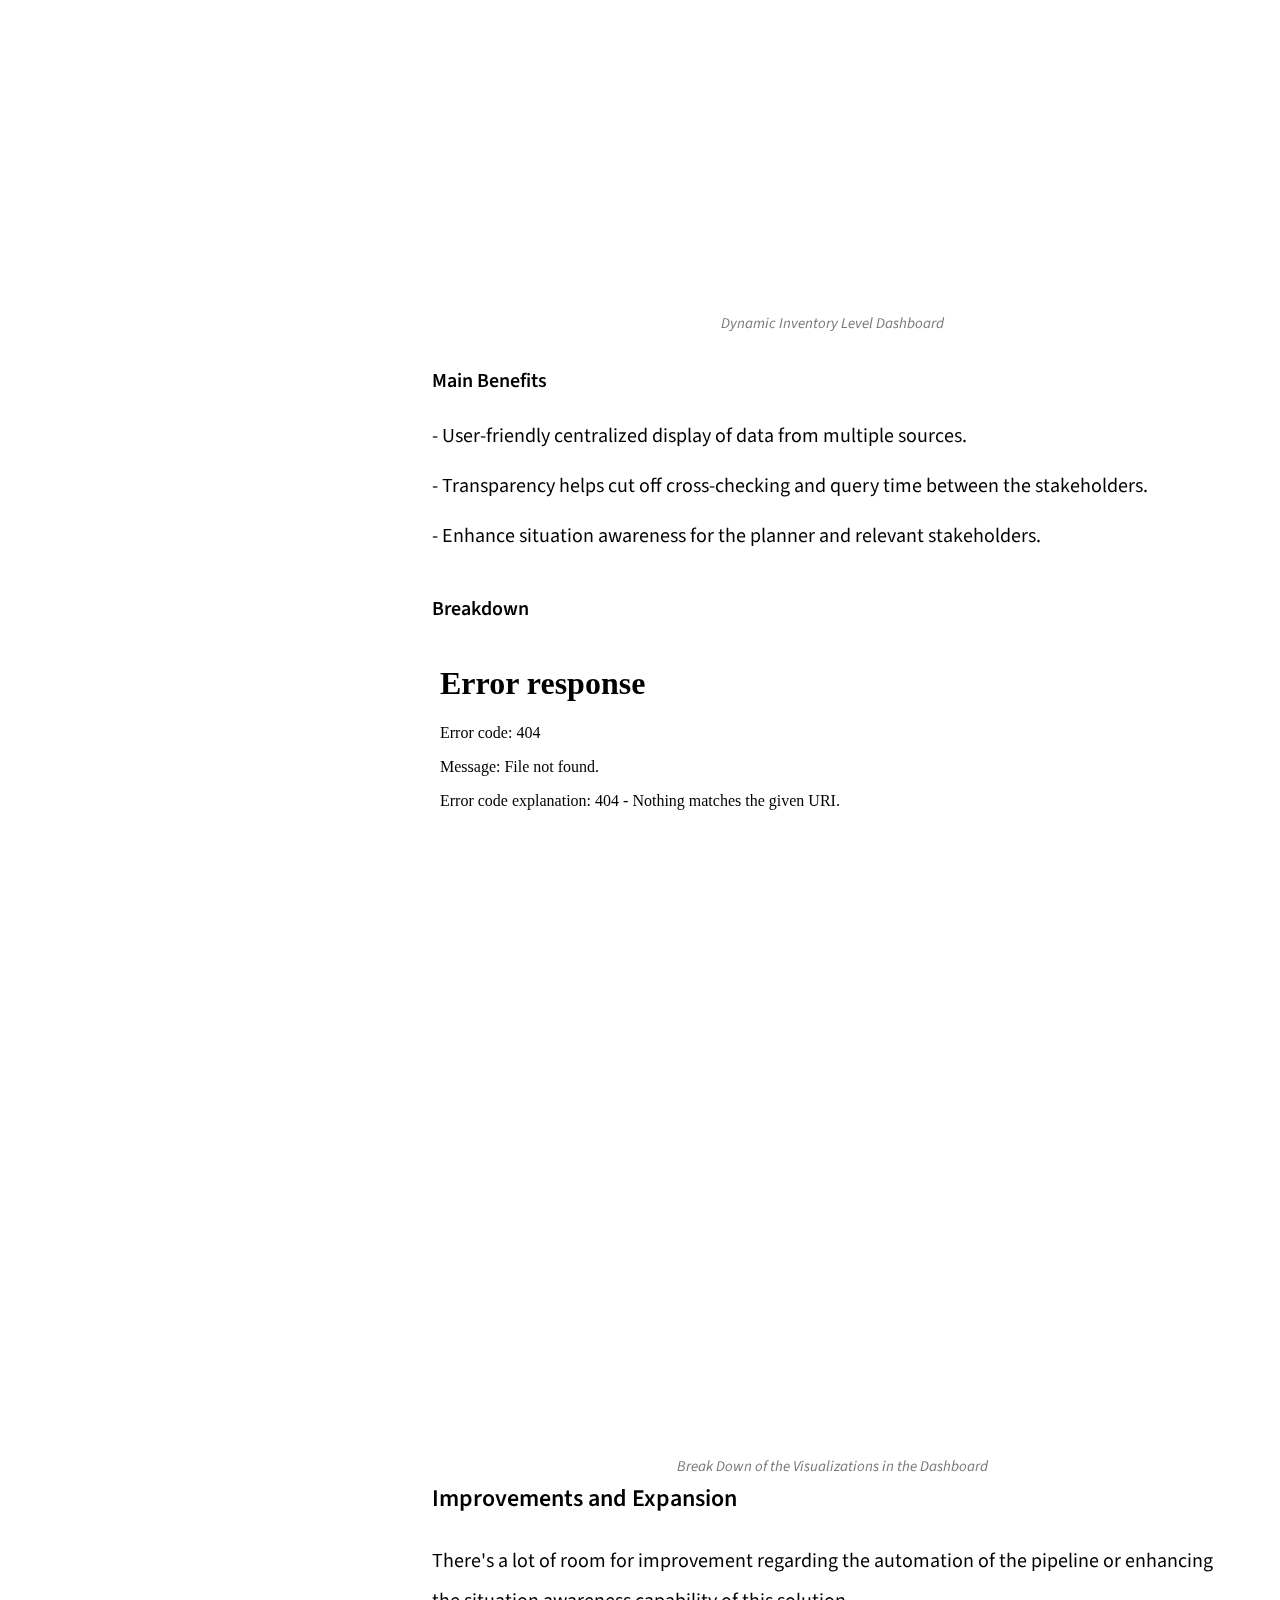
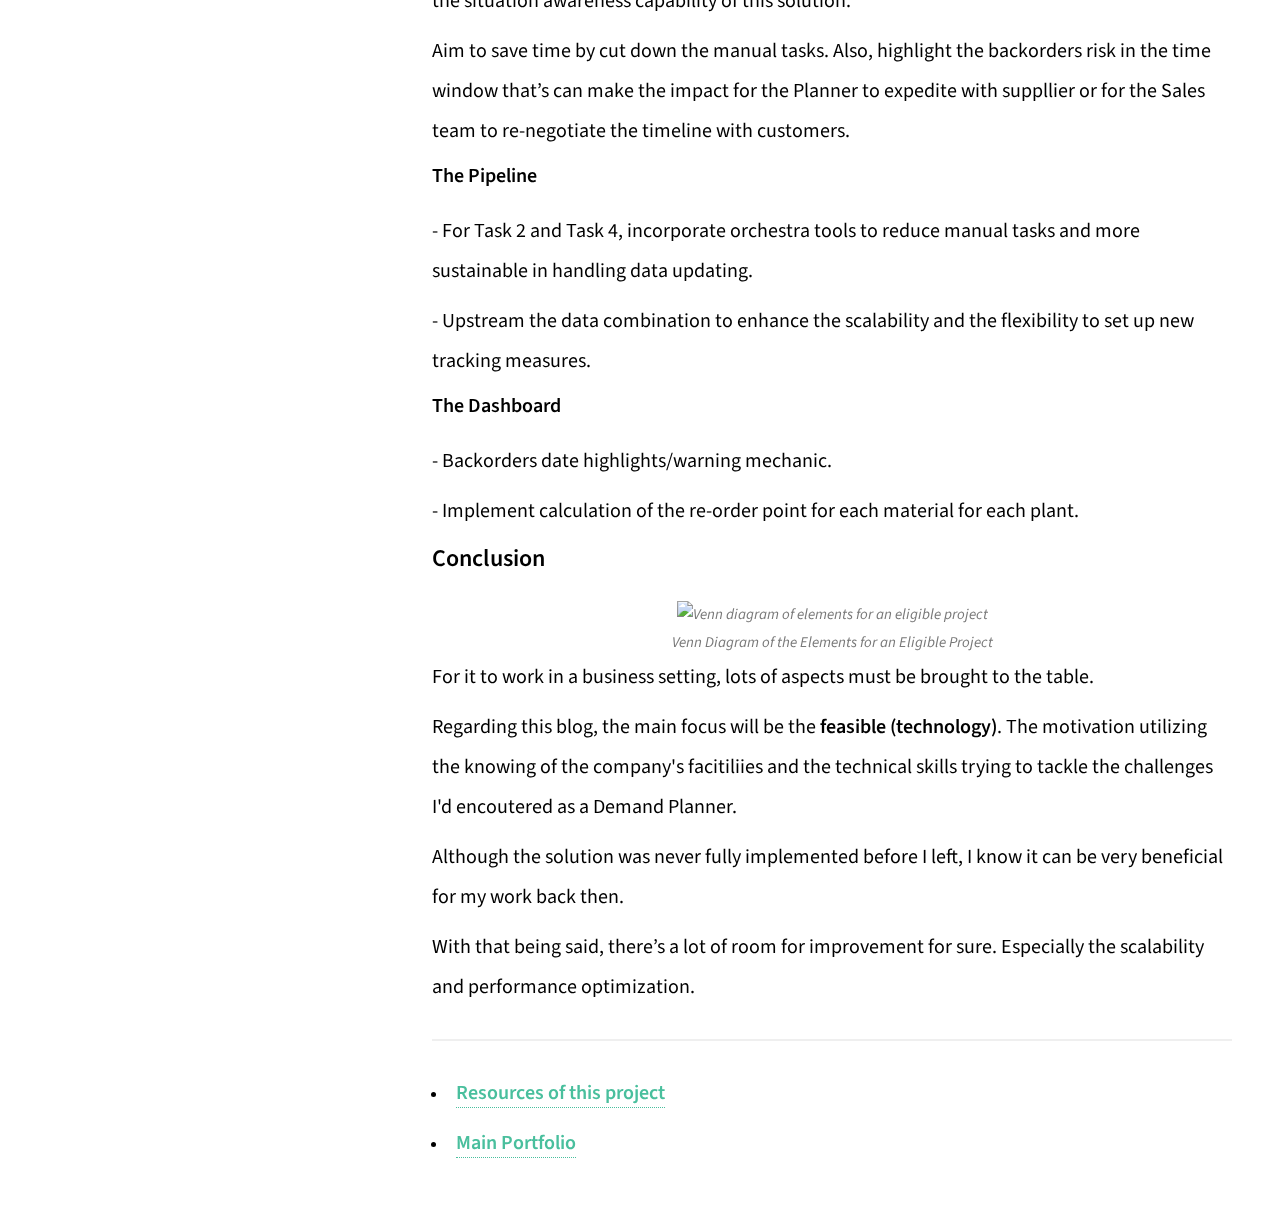
==== commit b2335281: ""edit wording"" ====
--- a/index.html
+++ b/index.html
@@ -15,7 +15,7 @@
                 <li><a href="#heading2">Pipeline</a></li>
                 <ul>
                     <li><a href="#subheading4">Motivation</li>
-                    <li><a href="#subheading5">Data Relation Table</li>
+                    <li><a href="#subheading5">Data Tables Relation</li>
                 </ul>
                 <li><a href="#heading3">Dashboard</a></li>
                 <ul>
@@ -105,7 +105,7 @@
         <br>
         <p><a href="https://github.com/thong-pm/Data_Port/tree/55968a4d64567380ab5d1964d7331db23b03d680/Logistics%20Data%20Pipeline" target="_blank" >Link to the PBIX file</a>.</p>
         <br>
-        <h3 id="subheading5"><strong>Data Table Relation</strong></h3>
+        <h3 id="subheading5"><strong>Data Tables Relation</strong></h3>
         <iframe src="assets/viz/table_rel.html" width="1000" height="500" frameborder="0"></iframe>
         <figcaption>Entity-Relationship Diagram</figcaption>
         <br><!-- ___ -->
